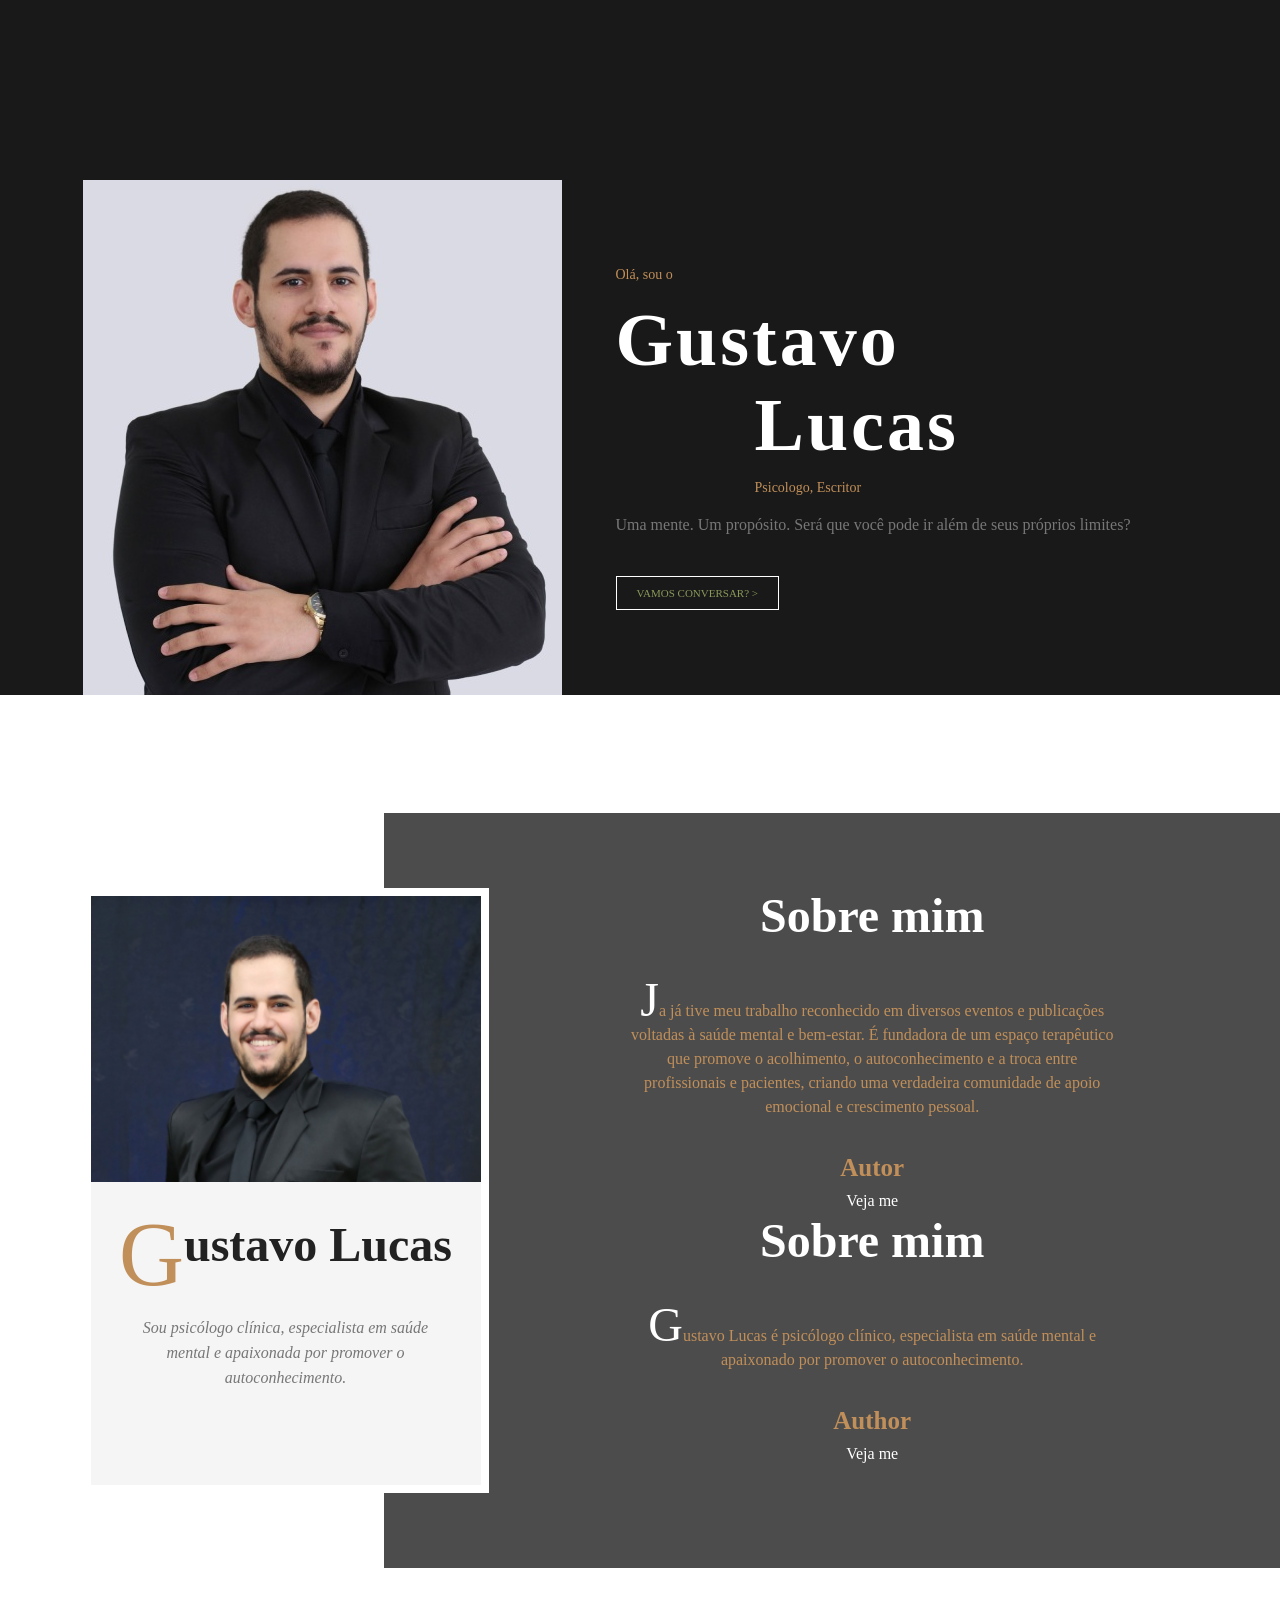
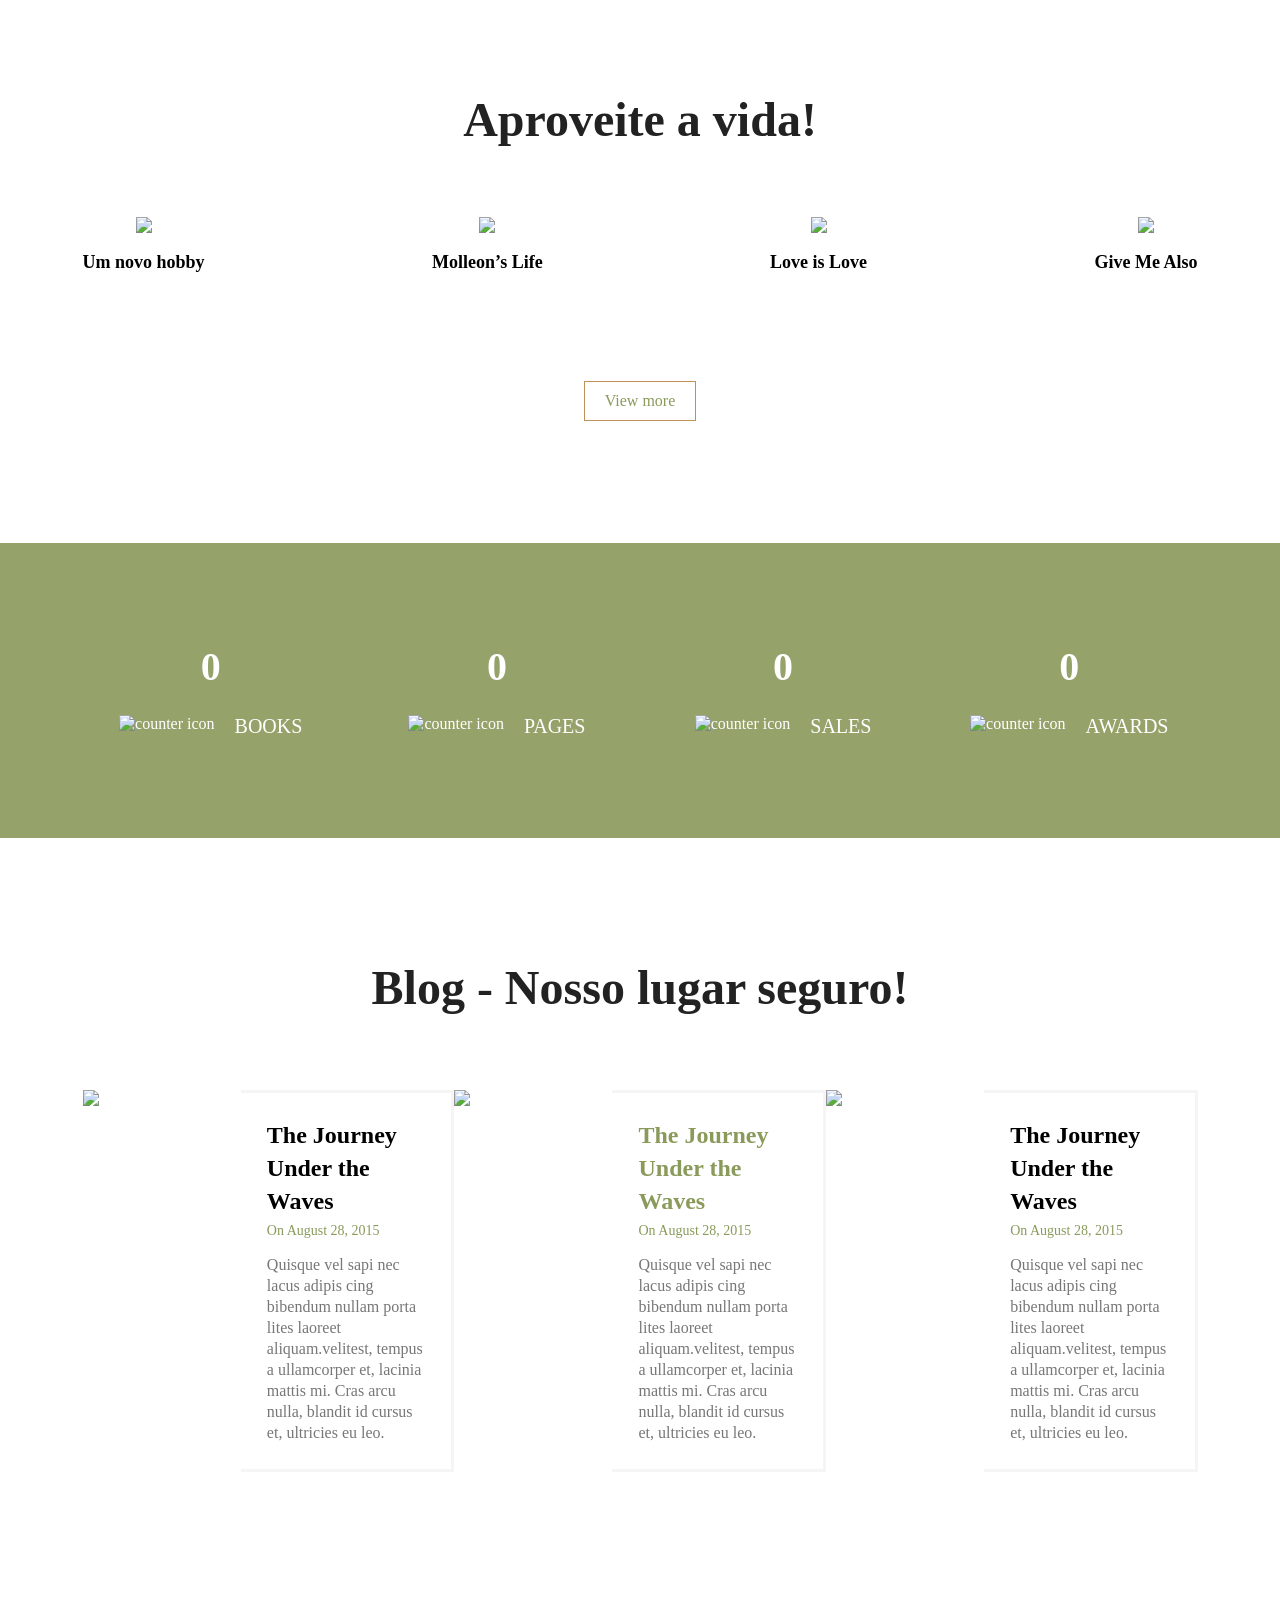
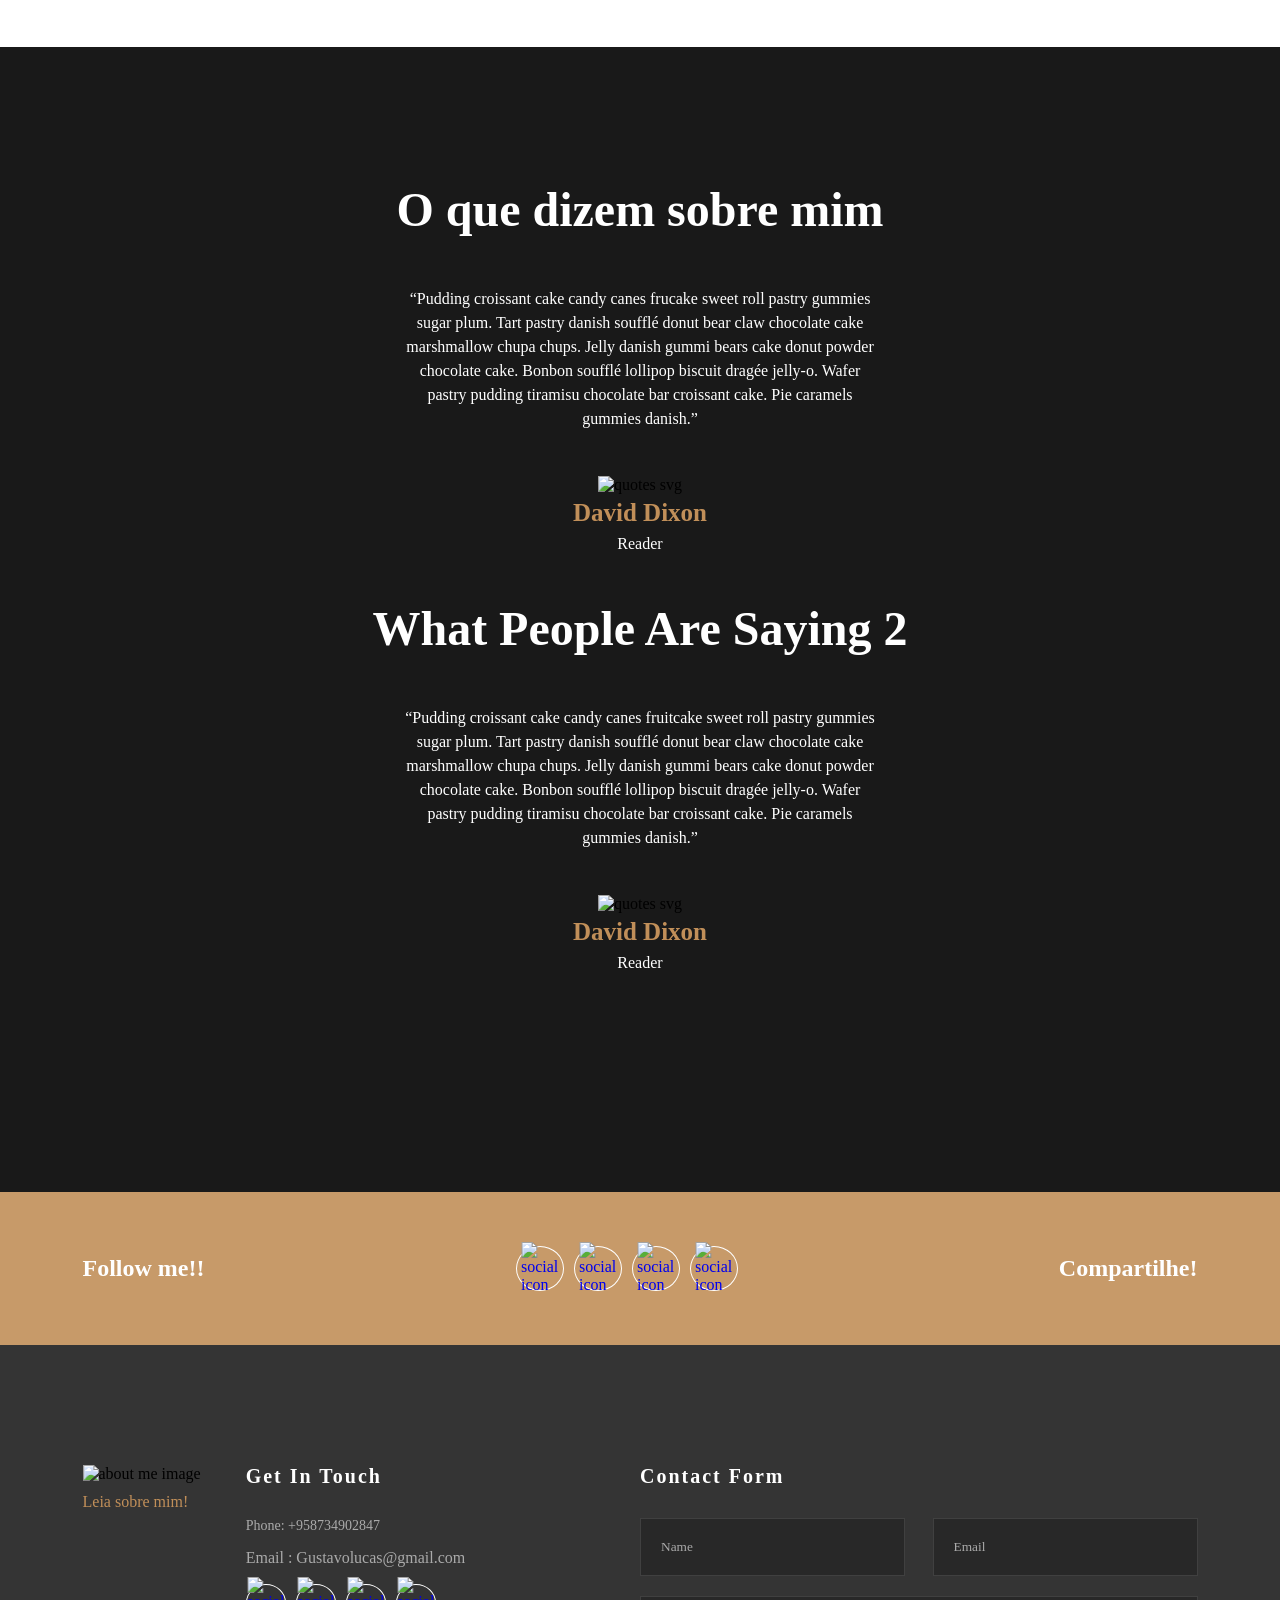
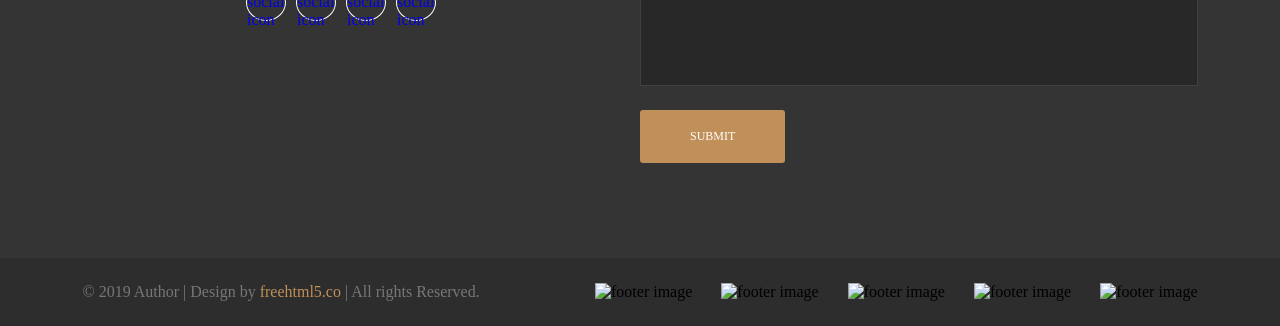
==== author/index.html @ a9b4d355 "Mudanca texto" ====
<!doctype html>
<html lang="pt-br">
<head>
	<meta charset="utf-8">
	<meta name="viewport" content="width=device-width, initial-scale=1, shrink-to-fit=no">
	<link rel="stylesheet" href="css/style.css">
	<link rel="stylesheet" href="css/slick.css">
	<title>Author</title>
</head>
<body>
	<!--<nav class="site-navigation">
		<div class="site-navigation-inner site-container">
			<div class="main-navigation">
				<ul class="main-navigation__ul">
					<li><a href="#">Homepage</a></li>
					<li><a href="#">Page 1</a></li>
					<li><a href="#">Page 2</a></li>
					<li><a href="#">Page 3</a></li>
					<li><a href="#">Page 4</a></li>
				</ul>
			</div>
			<div id="myBtn" class="burger-container" onclick="myFunction(this)">
				<div class="bar1"></div>
				<div class="bar2"></div>
				<div class="bar3"></div>
			</div>
			<script>
				function myFunction(x) {
					x.classList.toggle("change");
				}
			</script>

		</div>
	</nav>-->
	<section class="fh5co-top-banner">
		<div class="top-banner__inner site-container">
			<div class="top-banner__image">
				<img src="./images/top-banner-author.jpg" alt="author image">
			</div>
			<div class="top-banner__text">
				<div class="top-banner__text-up">
					<span class="brand-span">Olá, sou o</span>
					<h2 class="top-banner__h2">Gustavo</h2>
				</div>
				<div class="top-banner__text-down">
					<h2 class="top-banner__h2">Lucas</h2>
					<span class="brand-span">Psicologo, Escritor</span>
				</div>
				<p>Uma mente. Um propósito. Será que você pode ir além de seus próprios limites?</p>
				<a href="#" class="brand-button">Vamos conversar? ></a>
			</div>
		</div>
	</section>
	<!-- Top banner end -->

	<!-- About me -->
	<section class="fh5co-about-me">
		<div class="about-me-inner site-container">
			<article class="portfolio-wrapper">
				<div class="portfolio__img">
					<img src="./images/about-me.jpg" class="about-me__profile" alt="about me profile picture">
				</div>
				<div class="portfolio__bottom">
					<div class="portfolio__name">
						<span>G</span>
						<h2 class="universal-h2">ustavo Lucas</h2>
					</div>
					<p>Sou psicólogo clínica, especialista em saúde mental e apaixonada por promover o autoconhecimento.</p>
				</div>
			</article>
			<div class="about-me__text">
				<div class="about-me-slider">
					<div class="about-me-single-slide">
						<h2 class="universal-h2 universal-h2-bckg">Sobre mim</h2>
						<p><span>J</span>a já tive meu trabalho reconhecido em diversos eventos e publicações voltadas à saúde mental e bem-estar. É fundadora de um espaço terapêutico que promove o acolhimento, o autoconhecimento e a troca entre profissionais e pacientes, criando uma verdadeira comunidade de apoio emocional e crescimento pessoal.</p>
						<h4>Autor</h4>
						<p class="p-white">Veja me</p>
					</div>
					<div class="about-me-single-slide">
						<h2 class="universal-h2 universal-h2-bckg">Sobre mim</h2>
						<p><span>G</span>ustavo Lucas é psicólogo clínico, especialista em saúde mental e apaixonado por promover o autoconhecimento.</p>
						<h4>Author</h4>
						<p class="p-white">Veja me</p>
					</div>
				</div>
			</div>
		</div>
		<div class="about-me-bckg"></div>
	</section>
	<section class="fh5co-books">
		<div class="site-container">
			<h2 class="universal-h2 universal-h2-bckg">Aproveite a vida!</h2>
			<div class="books">
				<div class="single-book">
					<a href="#" class="single-book__img">
						<img src="./images/books-1.jpg" alt="single book and cd">
						<div class="single-book_download">
							<img src="./images/download.svg" alt="book image">
						</div>
					</a>
					<h4 class="single-book__title">Um novo hobby</h4>
					<!--<span class="single-book__price">$15.00</span>
					<div class="rating">
						<span>&#9734;</span>
						<span>&#9734;</span>
						<span>&#9734;</span>
						<span>&#9734;</span>
						<span>&#9734;</span>
					</div>-->
				</div>
				<div class="single-book">
					<a href="#" class="single-book__img">
						<img src="./images/books-2.jpg" alt="single book and cd">
						<div class="single-book_download">
							<img src="./images/download.svg" alt="book image">
						</div>
					</a>
					<h4 class="single-book__title">Molleon’s Life</h4>
					<!--<span class="single-book__price">$22.00</span>
					star rating
					<div class="rating">
						<span>&#9734;</span>
						<span>&#9734;</span>
						<span>&#9734;</span>
						<span>&#9734;</span>
						<span>&#9734;</span>
					</div>-->
				</div> 
				<div class="single-book">
					<a href="#" class="single-book__img">
						<img src="./images/books-3.jpg" alt="single book and cd">
						<div class="single-book_download">
							<img src="./images/download.svg" alt="book image">
						</div>
					</a>
					<h4 class="single-book__title">Love is Love</h4>
					<!-- <span class="single-book__price">$25.00</span> -->
				</div>
				<div class="single-book">
					<a href="#" class="single-book__img">
						<img src="./images/books-4.jpg" alt="single book and cd">
						<div class="single-book_download">
							<img src="./images/download.svg" alt="book image">
						</div>
					</a>
					<h4 class="single-book__title">Give Me Also</h4>
					<!-- <span class="single-book__price">$30.00</span>	-->
				</div>
			</div>
			<div class="books-brand-button">
				<a href="#" class="brand-button">View more</a>
			</div>
		</div>
	</section>
	<!-- Books and CD end -->

	<!-- Counter -->
	<div class="fh5co-counter counters">
		<div class="counter-inner site-container">
			<div class="single-count">
				<span class="count" data-count="50">0</span>
				<div class="single-count__text">
					<img src="./images/counter-1.png" alt="counter icon">
					<p>Books</p>
				</div>
			</div>
			<div class="single-count">
				<span class="count" data-count="600">0</span>
				<div class="single-count__text">
					<img src="./images/counter-2.png" alt="counter icon">
					<p>Pages</p>
				</div>
			</div>
			<div class="single-count">
				<span class="count" data-count="2000">0</span>
				<div class="single-count__text">
					<img src="./images/counter-3.png" alt="counter icon">
					<p>Sales</p>
				</div>
			</div>
			<div class="single-count">
				<span class="count" data-count="125">0</span>
				<div class="single-count__text">
					<img src="./images/counter-4.png" alt="counter icon">
					<p>Awards</p>
				</div>
			</div>
		</div>
	</div>
	<!-- Counter -->

	<!-- Blog -->
	<section class="fh5co-blog">
		<div class="site-container">
			<h2 class="universal-h2 universal-h2-bckg">Blog - Nosso lugar seguro!</h2>
			<div class="blog-slider blog-inner">
				<div class="single-blog">
					<div class="single-blog__img">
						<img src="./images/blog1.jpg" alt="blog image">
					</div>
					<div class="single-blog__text">
						<h4>The Journey Under the Waves</h4>
						<span>On August 28, 2015</span>
						<p>Quisque vel sapi nec lacus adipis cing bibendum nullam porta lites laoreet aliquam.velitest, tempus a ullamcorper et, lacinia mattis mi. Cras arcu nulla, blandit id cursus et, ultricies eu leo.</p>
					</div>
				</div>
				<div class="single-blog">
					<div class="single-blog__img">
						<img src="./images/blog2.jpg" alt="blog image">
					</div>
					<div class="single-blog__text">
						<h4>The Journey Under the Waves</h4>
						<span>On August 28, 2015</span>
						<p>Quisque vel sapi nec lacus adipis cing bibendum nullam porta lites laoreet aliquam.velitest, tempus a ullamcorper et, lacinia mattis mi. Cras arcu nulla, blandit id cursus et, ultricies eu leo.</p>
					</div>
				</div>
				<div class="single-blog">
					<div class="single-blog__img">
						<img src="./images/blog2.jpg" alt="blog image">
					</div>
					<div class="single-blog__text">
						<h4>The Journey Under the Waves</h4>
						<span>On August 28, 2015</span>
						<p>Quisque vel sapi nec lacus adipis cing bibendum nullam porta lites laoreet aliquam.velitest, tempus a ullamcorper et, lacinia mattis mi. Cras arcu nulla, blandit id cursus et, ultricies eu leo.</p>
					</div>
				</div>
			</div>
		</div>
	</section>
	<!-- Blog end -->

	<!-- Quotes -->
	<section class="fh5co-quotes">
		<div class="site-container">
			<div class="about-me-slider">
				<div>
					<h2 class="universal-h2 universal-h2-bckg">O que dizem sobre mim</h2>
					<p>“Pudding croissant cake candy canes frucake sweet roll pastry gummies sugar plum. Tart pastry danish soufflé donut bear claw chocolate cake marshmallow chupa chups. Jelly danish gummi bears cake donut powder chocolate cake. Bonbon soufflé lollipop biscuit dragée jelly-o. Wafer pastry pudding tiramisu chocolate bar croissant cake. Pie caramels gummies danish.”</p>
					<img src="./images/quotes.svg" alt="quotes svg">
					<h4>David Dixon</h4>
					<p>Reader</p>
				</div>
				<div>
					<h2 class="universal-h2 universal-h2-bckg">What People Are Saying 2</h2>
					<p>“Pudding croissant cake candy canes fruitcake sweet roll pastry gummies sugar plum. Tart pastry danish soufflé donut bear claw chocolate cake marshmallow chupa chups. Jelly danish gummi bears cake donut powder chocolate cake. Bonbon soufflé lollipop biscuit dragée jelly-o. Wafer pastry pudding tiramisu chocolate bar croissant cake. Pie caramels gummies danish.”</p>
					<img src="./images/quotes.svg" alt="quotes svg">
					<h4>David Dixon</h4>
					<p>Reader</p>
				</div>
			</div>
		</div>
	</section>
	<!-- Quotes end -->

	<!-- Social -->
	<section class="fh5co-social">
		<div class="site-container">
			<div class="social">
				<h5>Follow me!!</h5>
				<div class="social-icons">
					<a href="#" target="_blank"><img src="./images/social-twitter.png" alt="social icon"></a>
					<a href="#" target="_blank"><img src="./images/social-pinterest.png" alt="social icon"></a>
					<a href="#" target="_blank"><img src="./images/social-youtube.png" alt="social icon"></a>
					<a href="#" target="_blank"><img src="./images/social-twitter.png" alt="social icon"></a>
				</div>
				<h5>Compartilhe!</h5>
			</div>
		</div>
	</section>
	<!-- Social -->

	<!-- Footer -->
	<footer class="site-footer">
		<div class="site-container">
			<div class="footer-inner">
				<div class="footer-info">
					<div class="footer-info__left">
						<img src="./images/footer-img.jpg" alt="about me image">
						<p>Leia sobre mim!</p>
					</div>
					<div class="footer-info__right">
						<h5>Get In Touch</h5>
						<p class="footer-phone">Phone: +958734902847</p>
						<p>Email : Gustavolucas@gmail.com</p>
						<div class="social-icons">
							<a href="#" target="_blank"><img src="./images/social-twitter.png" alt="social icon"></a>
							<a href="#" target="_blank"><img src="./images/social-pinterest.png" alt="social icon"></a>
							<a href="#" target="_blank"><img src="./images/social-youtube.png" alt="social icon"></a>
							<a href="#" target="_blank"><img src="./images/social-twitter.png" alt="social icon"></a>
						</div>
					</div>
				</div>
				<div class="footer-contact-form">
					<h5>Contact Form</h5>
					<form class="contact-form">
						<div class="contact-form__input">
							<input type="text" name="name" placeholder="Name">
							<input type="email" name="email" placeholder="Email">
						</div>
						<textarea></textarea>
						<input type="submit" name="submit" value="Submit" class="submit-button">
					</form>
				</div>
			</div>
		</div>
		<div class="footer-bottom">
			<div class="site-container footer-bottom-inner">
				<p>© 2019 Author | Design by <a href="https://freehtml5.co/" target="_blank">freehtml5.co</a> | All rights Reserved.</p>
				<div class="footer-bottom__img">
					<img src="./images/footer-mastercard.png" alt="footer image">
					<img src="./images/footer-paypal.png" alt="footer image">
					<img src="./images/footer-visa.png" alt="footer image">
					<img src="./images/footer-fedex.png" alt="footer image">
					<img src="./images/footer-dhl.png" alt="footer image">
				</div>
				<link></link>
			</div>
		</div>
	</footer>
	<!-- Footer end -->

	<!-- Scripts -->
	<script src="js/jquery.min.js"></script>
	<script src="js/slick.min.js"></script>
	<script src="js/main.js"></script>

</body>
</html>
---- author/css/style.css ----
@font-face {
  font-family: 'Calisto-MT';
  src: url(../fonts/Calisto-MT.ttf); }

@font-face {
  font-family: 'Calisto-MT-Italic';
  src: url(../fonts/Calisto-MT-Italic.ttf); }

@font-face {
  font-family: 'Calisto-MT-Bold';
  src: url(../fonts/Calisto-MT-Bold.ttf); }

/* Colors */
/* Universal style */
* {
  margin: 0;
  padding: 0;
  font-family: "Calisto-MT"; }

.site-container {
  width: 1115px;
  margin: 0 auto; }
  @media (max-width: 1250px) {
    .site-container {
      width: 90%; } }

.universal-h2 {
  font-size: 48px;
  text-align: center;
  color: #222; }
  @media (max-width: 1250px) {
    .universal-h2 {
      font-size: 38px; } }
  @media (max-width: 668px) {
    .universal-h2 {
      font-size: 30px; } }

.universal-h2-bckg {
  background-image: url("../images/double-line.svg");
  background-repeat: no-repeat;
  background-position: center bottom; }

/* Universal style end */
/* Includes */
.site-navigation {
  position: absolute;
  top: 4.6%;
  width: 100%;
  z-index: 2; }

.site-navigation-inner {
  display: flex;
  align-items: center;
  justify-content: space-between; }

.main-navigation {
  color: #fff;
  display: none;
  position: fixed;
  height: 100%;
  width: 100%;
  top: 0px;
  left: 0px;
  background: #000;
  opacity: 0.9; }
  .main-navigation .main-navigation__ul {
    position: absolute;
    top: 50%;
    left: 50%;
    transform: translate(-50%, -50%);
    padding: 3%;
    border: 2px solid #fff;
    border-radius: 7px;
    background-color: #c18f59; }
    .main-navigation .main-navigation__ul li {
      margin-bottom: 20px;
      list-style: none; }
    .main-navigation .main-navigation__ul a {
      color: #fff;
      font-size: 20px;
      font-weight: 600;
      text-decoration: none;
      text-transform: uppercase;
      transition: 0.3s ease; }
      .main-navigation .main-navigation__ul a:hover {
        color: #777; }
  @media (max-width: 1150px) {
    .main-navigation {
      opacity: 0.94; } }

/* Navigation burger */
.burger-container {
  cursor: pointer;
  z-index: 3; }

.bar1, .bar2, .bar3 {
  width: 30px;
  height: 3px;
  background-color: #c18f59;
  margin: 6px 0;
  transition: 0.4s; }

.change .bar1 {
  transform: rotate(-45deg) translate(-6px, 6px);
  background-color: #c18f59; }

.change .bar2 {
  opacity: 0;
  background-color: #c18f59; }

.change .bar3 {
  transform: rotate(45deg) translate(-6px, -7px);
  background-color: #c18f59; }

.stop-scroll {
  overflow: hidden; }

/* Navigation burger end */
.fh5co-top-banner {
  position: relative;
  display: flex;
  align-items: flex-end;
  background-image: url("../images/top-banner-bckg.jpg");
  background-position: center;
  background-size: cover; }
  .fh5co-top-banner::after {
    content: '';
    position: absolute;
    top: 0;
    left: 0;
    width: 100%;
    height: 100%;
    background-color: #000;
    opacity: 0.9; }
  .fh5co-top-banner .site-container {
    position: relative;
    z-index: 1; }
  @media (max-width: 1600px) {
    .fh5co-top-banner {
      padding-top: 180px; } }
  @media (max-width: 1250px) {
    .fh5co-top-banner {
      padding-top: 130px; } }
  @media (max-width: 520px) {
    .fh5co-top-banner {
      padding-top: 105px; } }
  @media (min-width: 1600px) {
    .fh5co-top-banner {
      min-height: 100vh; } }

.top-banner__inner {
  display: flex;
  align-items: center; }
  .top-banner__inner .top-banner__text {
    margin-left: 54px; }
    @media (max-width: 1250px) {
      .top-banner__inner .top-banner__text {
        width: 35%; } }
    @media (max-width: 768px) {
      .top-banner__inner .top-banner__text {
        width: 50%;
        margin-left: 20px; } }
    @media (max-width: 520px) {
      .top-banner__inner .top-banner__text {
        width: 65%;
        margin-bottom: 20px;
        margin-left: 0; } }
    .top-banner__inner .top-banner__text p {
      margin-bottom: 42px;
      color: #777; }
      @media (max-width: 768px) {
        .top-banner__inner .top-banner__text p {
          margin-bottom: 25px;
          font-size: 14px; } }
  .top-banner__inner .top-banner__h2 {
    font-size: 74px;
    letter-spacing: 3px;
    color: #fff;
    font-family: "Calisto-MT-Bold"; }
    @media (max-width: 1250px) {
      .top-banner__inner .top-banner__h2 {
        font-size: 50px; } }
    @media (max-width: 768px) {
      .top-banner__inner .top-banner__h2 {
        font-size: 35px; } }
  .top-banner__inner .top-banner__text-up .top-banner__h2 {
    margin-top: 15px; }
    @media (max-width: 768px) {
      .top-banner__inner .top-banner__text-up .top-banner__h2 {
        margin-top: 0; } }
  .top-banner__inner .top-banner__text-down {
    margin-bottom: 20px;
    padding-left: 27%; }
    .top-banner__inner .top-banner__text-down .top-banner__h2 {
      margin-bottom: 10px; }
      @media (max-width: 768px) {
        .top-banner__inner .top-banner__text-down .top-banner__h2 {
          margin-bottom: 0; } }
  .top-banner__inner .top-banner__image {
    font-size: 0; }
    @media (max-width: 1250px) {
      .top-banner__inner .top-banner__image {
        width: 50%; }
        .top-banner__inner .top-banner__image img {
          width: 100%; } }
    @media (max-width: 520px) {
      .top-banner__inner .top-banner__image {
        width: 65%;
        margin-bottom: 20px; } }
  @media (max-width: 520px) {
    .top-banner__inner {
      flex-direction: column; } }

.brand-span {
  font-size: 14px;
  color: #c18f59; }

.brand-button {
  display: inline-block;
  padding: 10px 20px;
  font-size: 11px;
  text-transform: uppercase;
  text-decoration: none;
  color: #8A9A5B;
  border: 1px solid #fff;
  transition: 0.3s ease; }
  .brand-button:hover, .brand-button:focus {
    color: #777; }

.fh5co-about-me {
  position: relative;
  margin: 193px 0 199px; }
  @media (max-width: 1250px) {
    .fh5co-about-me {
      margin: 150px 0; } }
  @media (max-width: 992px) {
    .fh5co-about-me {
      margin: 125px 0; } }

.about-me-bckg {
  position: absolute;
  background-image: url("../images/about-me-bckg.jpg");
  background-position: center;
  background-size: cover;
  height: 500px;
  top: -75px;
  right: 0;
  height: calc(100% + 150px);
  width: 70%;
  z-index: -1; }
  .about-me-bckg:after {
    content: '';
    position: absolute;
    top: 0;
    left: 0;
    width: 100%;
    height: 100%;
    background-color: #000;
    opacity: 0.7; }
  @media (max-width: 992px) {
    .about-me-bckg {
      width: 100%;
      padding-bottom: 15px; } }

.about-me-inner {
  display: flex;
  justify-content: space-between; }
  @media (max-width: 992px) {
    .about-me-inner {
      flex-direction: column;
      align-items: center; } }

.about-me-slider {
  position: relative; }
  .about-me-slider .slick-arrow {
    position: absolute;
    bottom: -18%; }
  .about-me-slider .slick-prev {
    left: 40%; }
    @media (max-width: 520px) {
      .about-me-slider .slick-prev {
        left: 34%; } }
  .about-me-slider .slick-next {
    right: 40%; }
    @media (max-width: 520px) {
      .about-me-slider .slick-next {
        right: 34%; } }

.span-arrow {
  padding: 10px 15px;
  cursor: pointer;
  color: #8A9A5B;
  border: 1px solid #c18f59;
  border-radius: 50%;
  transition: 0.3s ease; }
  .span-arrow:hover {
    color: #fff;
    border-color: #fff; }

.portfolio-wrapper {
  width: 390px;
  padding: 8px;
  text-align: center;
  background-color: #fff; }
  .portfolio-wrapper .portfolio__img {
    font-size: 0; }
    .portfolio-wrapper .portfolio__img img {
      width: 100%; }
  .portfolio-wrapper .portfolio__bottom {
    padding: 35px 0 95px;
    background-color: #f5f5f5; }
    @media (max-width: 992px) {
      .portfolio-wrapper .portfolio__bottom {
        padding: 25px 0; } }
  .portfolio-wrapper .portfolio__name {
    display: flex;
    justify-content: center;
    align-items: flex-start;
    margin-bottom: 23px; }
    @media (max-width: 992px) {
      .portfolio-wrapper .portfolio__name {
        margin-bottom: 10px; } }
    .portfolio-wrapper .portfolio__name span {
      font-size: 90px;
      line-height: 75px;
      color: #c18f59;
      font-family: "Calisto-MT-Bold"; }
      @media (max-width: 992px) {
        .portfolio-wrapper .portfolio__name span {
          font-size: 65px;
          line-height: 62px; } }
  .portfolio-wrapper p {
    padding: 0 10%;
    line-height: 25px;
    font-style: italic;
    color: #777; }
    @media (max-width: 620px) {
      .portfolio-wrapper p {
        font-size: 15px;
        line-height: 20px; } }
  @media (max-width: 992px) {
    .portfolio-wrapper {
      margin-bottom: 20px; } }
  @media (max-width: 620px) {
    .portfolio-wrapper {
      width: 250px; } }

.about-me__text {
  width: 44%;
  margin-right: 80px;
  text-align: center; }
  .about-me__text .universal-h2 {
    color: #fff;
    padding-bottom: 20px;
    margin-bottom: 25px; }
  .about-me__text p {
    margin-bottom: 35px;
    line-height: 24px;
    color: #c18f59; }
    .about-me__text p span {
      font-size: 48px;
      color: #fff; }
    @media (max-width: 620px) {
      .about-me__text p {
        margin-bottom: 20px;
        font-size: 14px;
        line-height: 19px; } }
  .about-me__text h4 {
    margin-bottom: 7px;
    font-size: 25px;
    color: #c18f59; }
  .about-me__text .p-white {
    margin-bottom: 0;
    color: #fff; }
  @media (max-width: 1250px) {
    .about-me__text {
      width: 48%;
      margin-right: 40px; } }
  @media (max-width: 992px) {
    .about-me__text {
      width: 100%;
      margin-right: 0; } }

.slick-slide:focus {
  outline: none; }

.fh5co-books {
  margin-bottom: 122px; }
  .fh5co-books .universal-h2 {
    margin-bottom: 50px;
    padding-bottom: 20px; }
  .fh5co-books .books-brand-button {
    text-align: center; }
    .fh5co-books .books-brand-button .brand-button {
      font-size: 16px;
      text-transform: none;
      border-color: #c18f59; }
      .fh5co-books .books-brand-button .brand-button:hover {
        border-color: #777; }
  @media (max-width: 1250px) {
    .fh5co-books {
      margin-bottom: 60px; } }

.books {
  display: flex;
  justify-content: space-between;
  flex-wrap: wrap;
  margin-bottom: 70px; }
  @media (max-width: 559px) {
    .books {
      justify-content: space-around; } }

.single-book {
  margin-bottom: 20px;
  text-align: center; }
  .single-book .single-book__img {
    position: relative;
    display: block;
    font-size: 0; }
    .single-book .single-book__img .single-book_download {
      opacity: 0;
      visibility: hidden;
      position: absolute;
      top: 0;
      left: 0;
      width: 100%;
      height: 100%;
      background-color: #000;
      transition: 0.3s ease; }
      .single-book .single-book__img .single-book_download img {
        position: absolute;
        left: 50%;
        top: 50%;
        transform: translate(-50%, -50%);
        z-index: 1; }
    .single-book .single-book__img:hover .single-book_download {
      visibility: visible;
      opacity: 0.7; }
  .single-book .single-book__title {
    margin: 19px 0 18px;
    font-size: 18px; }
  .single-book .single-book__price {
    font-size: 18px;
    font-weight: 600;
    font-style: italic;
    color: #c18f59; }
  @media (max-width: 1250px) {
    .single-book {
      margin-right: 10px; }
      .single-book:last-child {
        margin-right: 0; } }

.rating {
  margin-top: 8px;
  unicode-bidi: bidi-override;
  direction: rtl; }
  .rating span {
    font-size: 23px;
    color: #8A9A5B;
    cursor: pointer; }
  .rating > span:hover:before, .rating > span:hover ~ span:before {
    content: "\2605";
    position: absolute; }

.fh5co-counter {
  position: relative;
  margin-bottom: 122px;
  padding: 100px 0;
  background-image: url("../images/book-bckg.jpg");
  background-size: cover;
  background-position: center; }
  .fh5co-counter::after {
    content: '';
    position: absolute;
    top: 0;
    left: 0;
    width: 100%;
    height: 100%;
    background-color: #8A9A5B;
    opacity: 0.9; }
  .fh5co-counter .site-container {
    position: relative;
    z-index: 1; }
  @media (max-width: 850px) {
    .fh5co-counter {
      padding: 50px 0 20px;
      margin-bottom: 50px; } }

.counter-inner {
  display: flex;
  justify-content: space-between;
  flex-wrap: wrap; }

.single-count {
  width: 23%;
  text-align: center;
  color: #fff; }
  .single-count span {
    display: block;
    margin-bottom: 25px;
    font-size: 40px;
    font-weight: 900; }
  .single-count p {
    font-size: 20px;
    text-transform: uppercase; }
  @media (max-width: 850px) {
    .single-count {
      width: 48%;
      margin-bottom: 30px; }
      .single-count .count {
        font-size: 35px;
        margin-bottom: 15px; } }
  @media (max-width: 500px) {
    .single-count {
      width: 100%;
      padding-bottom: 10px;
      border-bottom: 1px solid #fff; } }

.single-count__text {
  display: flex;
  justify-content: center; }
  .single-count__text img {
    margin-right: 20px; }

.fh5co-blog {
  margin-bottom: 175px; }
  .fh5co-blog .universal-h2 {
    margin-bottom: 55px;
    padding-bottom: 20px; }
  @media (max-width: 620px) {
    .fh5co-blog {
      margin-bottom: 105px; } }

.blog-inner {
  display: flex;
  justify-content: space-between; }

.blog-slider .slick-slide {
  margin: 0 15px; }

.blog-slider .slick-list {
  margin: 0 -15px; }

.single-blog {
  display: flex !important; }
  .single-blog .single-blog__img {
    width: 50%;
    font-size: 0; }
  .single-blog .single-blog__text {
    width: 50%;
    padding: 7%;
    border: 3px solid #f5f5f5;
    border-left: 0; }
    .single-blog .single-blog__text h4 {
      margin-bottom: 5px;
      font-size: 24px;
      line-height: 33px; }
    .single-blog .single-blog__text span {
      display: block;
      margin-bottom: 15px;
      font-size: 14px;
      color:#8A9A5B;
      font-family: "Calisto-MT-Bold"; }
    .single-blog .single-blog__text p {
      color: #777;
      line-height: 21px; }
    @media (max-width: 992px) {
      .single-blog .single-blog__text {
        padding: 5%; }
        .single-blog .single-blog__text h4 {
          margin-bottom: 3px;
          font-size: 20px;
          line-height: 24px; }
        .single-blog .single-blog__text p {
          font-size: 14px;
          line-height: 19px; } }
    @media (max-width: 420px) {
      .single-blog .single-blog__text {
        padding: 3%; }
        .single-blog .single-blog__text h4 {
          font-size: 16px; }
        .single-blog .single-blog__text span {
          margin-bottom: 7px;
          font-size: 12px; }
        .single-blog .single-blog__text p {
          font-size: 13px;
          line-height: 16px; } }
  .single-blog:nth-child(even) h4 {
    color: #8A9A5B; }
  @media (max-width: 1250px) {
    .single-blog .single-blog__img img {
      width: 100%;
      height: 100%; } }

.blog-slider {
  position: relative; }
  .blog-slider .slick-arrow {
    position: absolute;
    bottom: -22%; }
  .blog-slider .slick-prev {
    left: 45.5%; }
    @media (max-width: 1250px) {
      .blog-slider .slick-prev {
        left: 40%; } }
    @media (max-width: 520px) {
      .blog-slider .slick-prev {
        left: 35%; } }
  .blog-slider .slick-next {
    right: 45.5%; }
    @media (max-width: 1250px) {
      .blog-slider .slick-next {
        right: 40%; } }
    @media (max-width: 520px) {
      .blog-slider .slick-next {
        right: 35%; } }
  .blog-slider .span-arrow:hover {
    color: #8A9A5B;
    border-color: #8A9A5B; }

.fh5co-quotes {
  position: relative;
  padding: 135px 0 172px;
  text-align: center;
  background-image: url("../images/quotes-bckg.jpg");
  background-position: center;
  background-size: cover; }
  .fh5co-quotes::after {
    content: '';
    position: absolute;
    top: 0;
    left: 0;
    width: 100%;
    height: 100%;
    background-color: #000;
    opacity: 0.9; }
  .fh5co-quotes .site-container {
    position: relative;
    z-index: 1; }
  .fh5co-quotes .universal-h2 {
    padding-bottom: 20px;
    margin-bottom: 30px;
    color: #fff !important; }
  .fh5co-quotes p {
    width: 43%;
    margin: 0 auto 45px;
    color: #fff;
    line-height: 24px; }
    @media (max-width: 620px) {
      .fh5co-quotes p {
        font-size: 14px;
        line-height: 19px; } }
  .fh5co-quotes img {
    margin: 0 auto 5px; }
  .fh5co-quotes h4 {
    margin-bottom: 5px;
    font-size: 25px;
    color: #c18f59; }
  .fh5co-quotes .slick-arrow {
    bottom: -8%; }
  .fh5co-quotes .slick-prev {
    left: 45.5%; }
    @media (max-width: 1150px) {
      .fh5co-quotes .slick-prev {
        left: 34%; } }
  .fh5co-quotes .slick-next {
    right: 45.5%; }
    @media (max-width: 1150px) {
      .fh5co-quotes .slick-next {
        right: 34%; } }
  @media (max-width: 1150px) {
    .fh5co-quotes {
      padding: 75px 0 95px; }
      .fh5co-quotes p {
        width: 90%; } }

.fh5co-social {
  position: relative;
  padding: 63px 0;
  background-image: url("../images/social-bckg.jpg");
  background-size: cover;
  background-position: center; }
  .fh5co-social::after {
    content: '';
    position: absolute;
    top: 0;
    left: 0;
    width: 100%;
    height: 100%;
    background-color: #c18f59;
    opacity: 0.9; }
  .fh5co-social .site-container {
    position: relative;
    z-index: 1; }
  @media (max-width: 620px) {
    .fh5co-social {
      padding: 40px 0; } }

.social {
  display: flex;
  justify-content: space-between;
  align-items: center; }
  .social h5 {
    font-size: 24px;
    color: #fff; }
  @media (max-width: 620px) {
    .social {
      flex-direction: column; } }

.social-icons a {
  position: relative;
  border: 1px solid white;
  border-radius: 50%;
  padding: 13px 23px;
  margin-right: 10px;
  transition: 0.3s ease; }
  .social-icons a:hover {
    background-color: #777;
    border-color: transparent; }

.social-icons img {
  position: absolute;
  left: 50%;
  top: 50%;
  transform: translate(-50%, -50%); }

@media (max-width: 620px) {
  .social-icons {
    margin: 35px 0; } }

.site-footer {
  padding-top: 120px;
  background-color: #343434; }
  @media (max-width: 1250px) {
    .site-footer {
      padding-top: 60px; } }

.footer-inner {
  display: flex;
  justify-content: space-between;
  padding-bottom: 95px; }
  .footer-inner h5 {
    margin-bottom: 30px;
    font-size: 20px;
    letter-spacing: 2px;
    color: #fff; }
  @media (max-width: 1250px) {
    .footer-inner {
      padding-bottom: 50px;
      flex-direction: column;
      align-items: center; } }

.footer-info {
  width: 50%;
  display: flex; }
  .footer-info .footer-info__left {
    margin-right: 45px; }
    .footer-info .footer-info__left img {
      margin-bottom: 10px; }
    .footer-info .footer-info__left p {
      color: #c18f59; }
    @media (max-width: 620px) {
      .footer-info .footer-info__left {
        margin-right: 0;
        margin-bottom: 20px; } }
  .footer-info .footer-info__right p {
    margin-bottom: 15px;
    color: #aaa; }
  .footer-info .footer-info__right .footer-phone {
    font-size: 14px; }
  .footer-info .footer-info__right .social-icons {
    margin-top: 27px; }
    .footer-info .footer-info__right .social-icons a {
      padding: 9px 19px; }
  @media (max-width: 1250px) {
    .footer-info {
      width: 100%;
      margin-bottom: 20px; } }
  @media (max-width: 620px) {
    .footer-info {
      flex-direction: column;
      align-items: center; } }

.footer-contact-form {
  width: 50%; }
  .footer-contact-form .contact-form__input {
    display: flex;
    justify-content: space-between;
    margin-bottom: 20px; }
    .footer-contact-form .contact-form__input input {
      width: 40%;
      padding: 20px;
      border: 1px solid #404040;
      background-color: #282828;
      color: #c18f59; }
      .footer-contact-form .contact-form__input input::placeholder {
        color: #aaa; }
      @media (max-width: 1250px) {
        .footer-contact-form .contact-form__input input {
          width: 45%; } }
      @media (max-width: 520px) {
        .footer-contact-form .contact-form__input input {
          width: 100%; } }
  .footer-contact-form textarea {
    box-sizing: border-box;
    height: 90px;
    width: 100%;
    margin-bottom: 20px;
    padding: 20px;
    border: 1px solid #404040;
    background-color: #282828;
    resize: none;
    color: #c18f59; }
  .footer-contact-form .submit-button {
    padding: 19px 50px;
    text-transform: uppercase;
    font-size: 12px;
    color: #fff;
    background-color: #c18f59;
    border: none;
    border-radius: 3px;
    cursor: pointer;
    transition: 0.3s ease; }
    .footer-contact-form .submit-button:hover {
      background-color: #777; }
  @media (max-width: 1250px) {
    .footer-contact-form {
      width: 100%; } }

.footer-bottom {
  padding: 25px 0;
  background-color: #2d2d2d; }

.footer-bottom-inner {
  display: flex;
  justify-content: space-between; }
  .footer-bottom-inner p {
    color: #777; }
  .footer-bottom-inner a {
    color: #c18f59;
    text-decoration: none;
    transition: 0.3s ease; }
    .footer-bottom-inner a:hover {
      color: #777; }
  .footer-bottom-inner .footer-bottom__img img {
    margin-right: 25px; }
    .footer-bottom-inner .footer-bottom__img img:last-child {
      margin-right: 0; }
  @media (max-width: 992px) {
    .footer-bottom-inner {
      flex-direction: column;
      align-items: center; }
      .footer-bottom-inner p {
        font-size: 14px;
        margin-bottom: 20px; } }
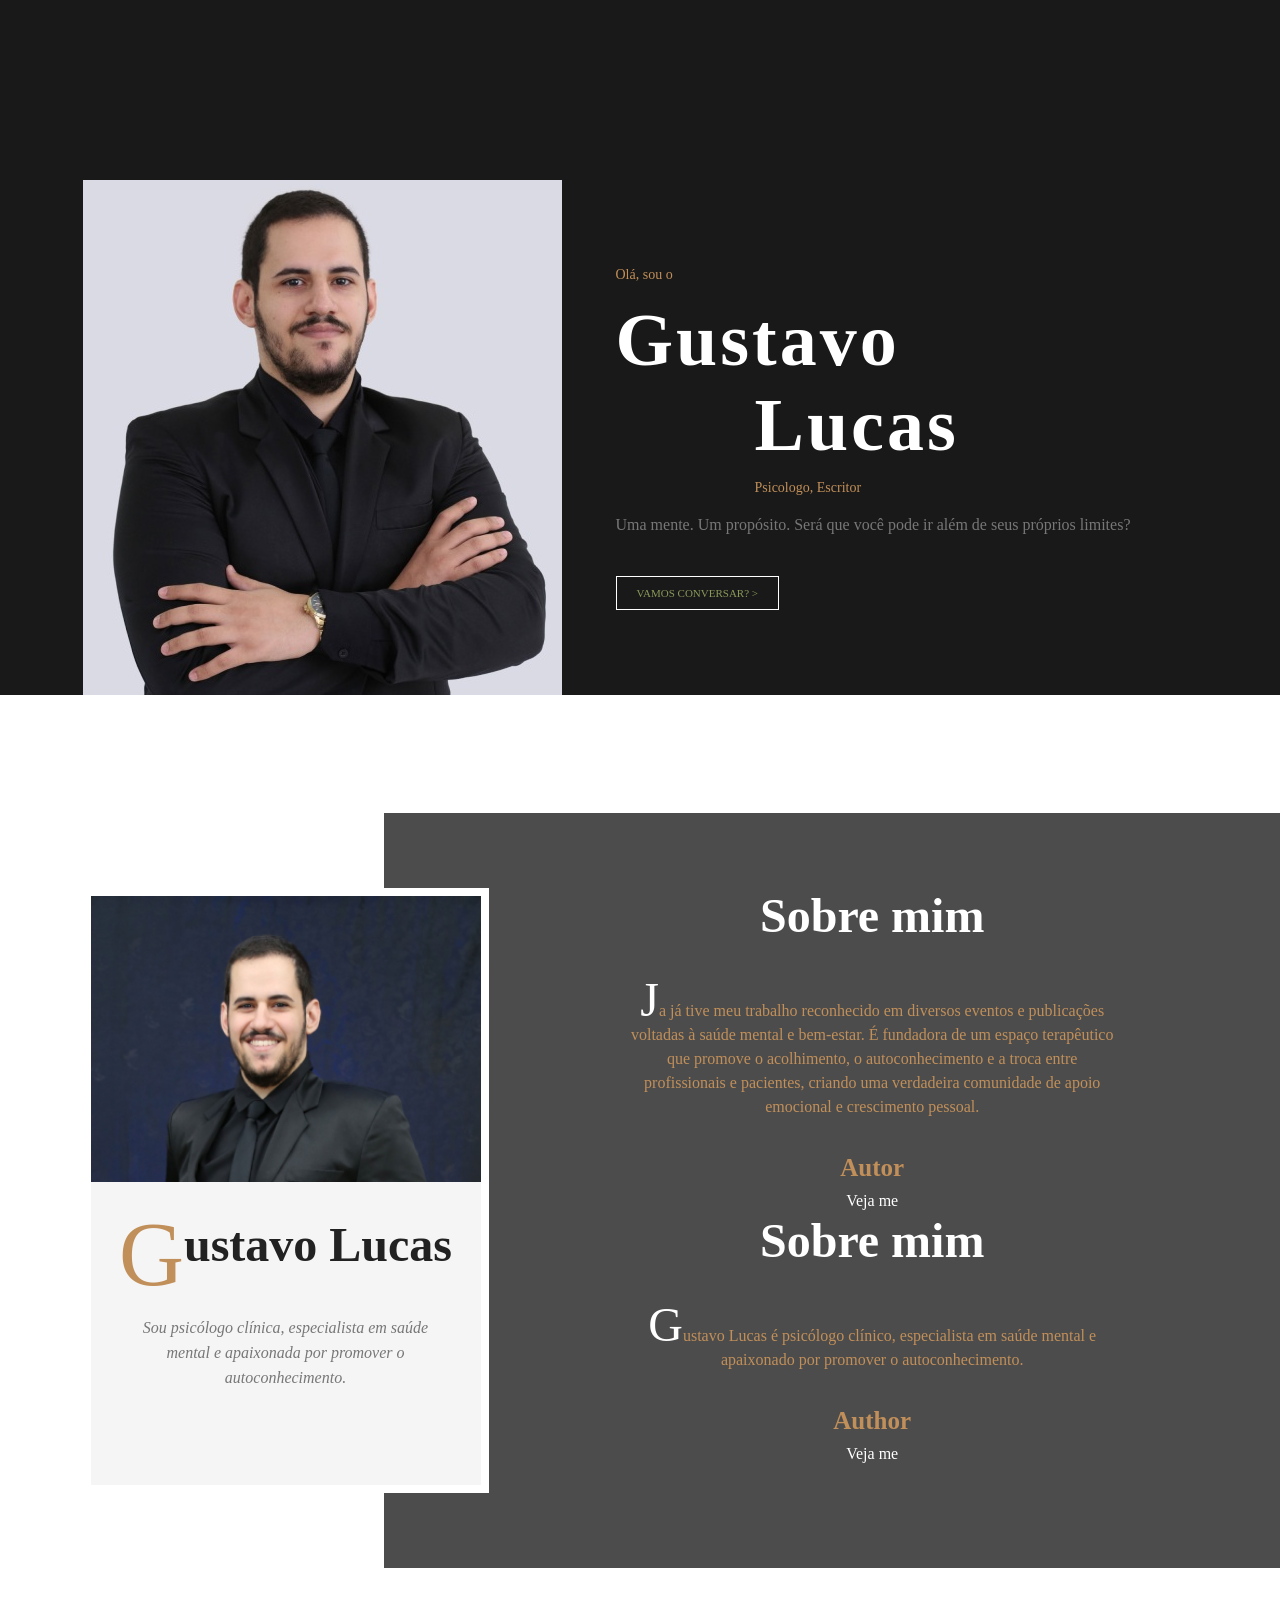
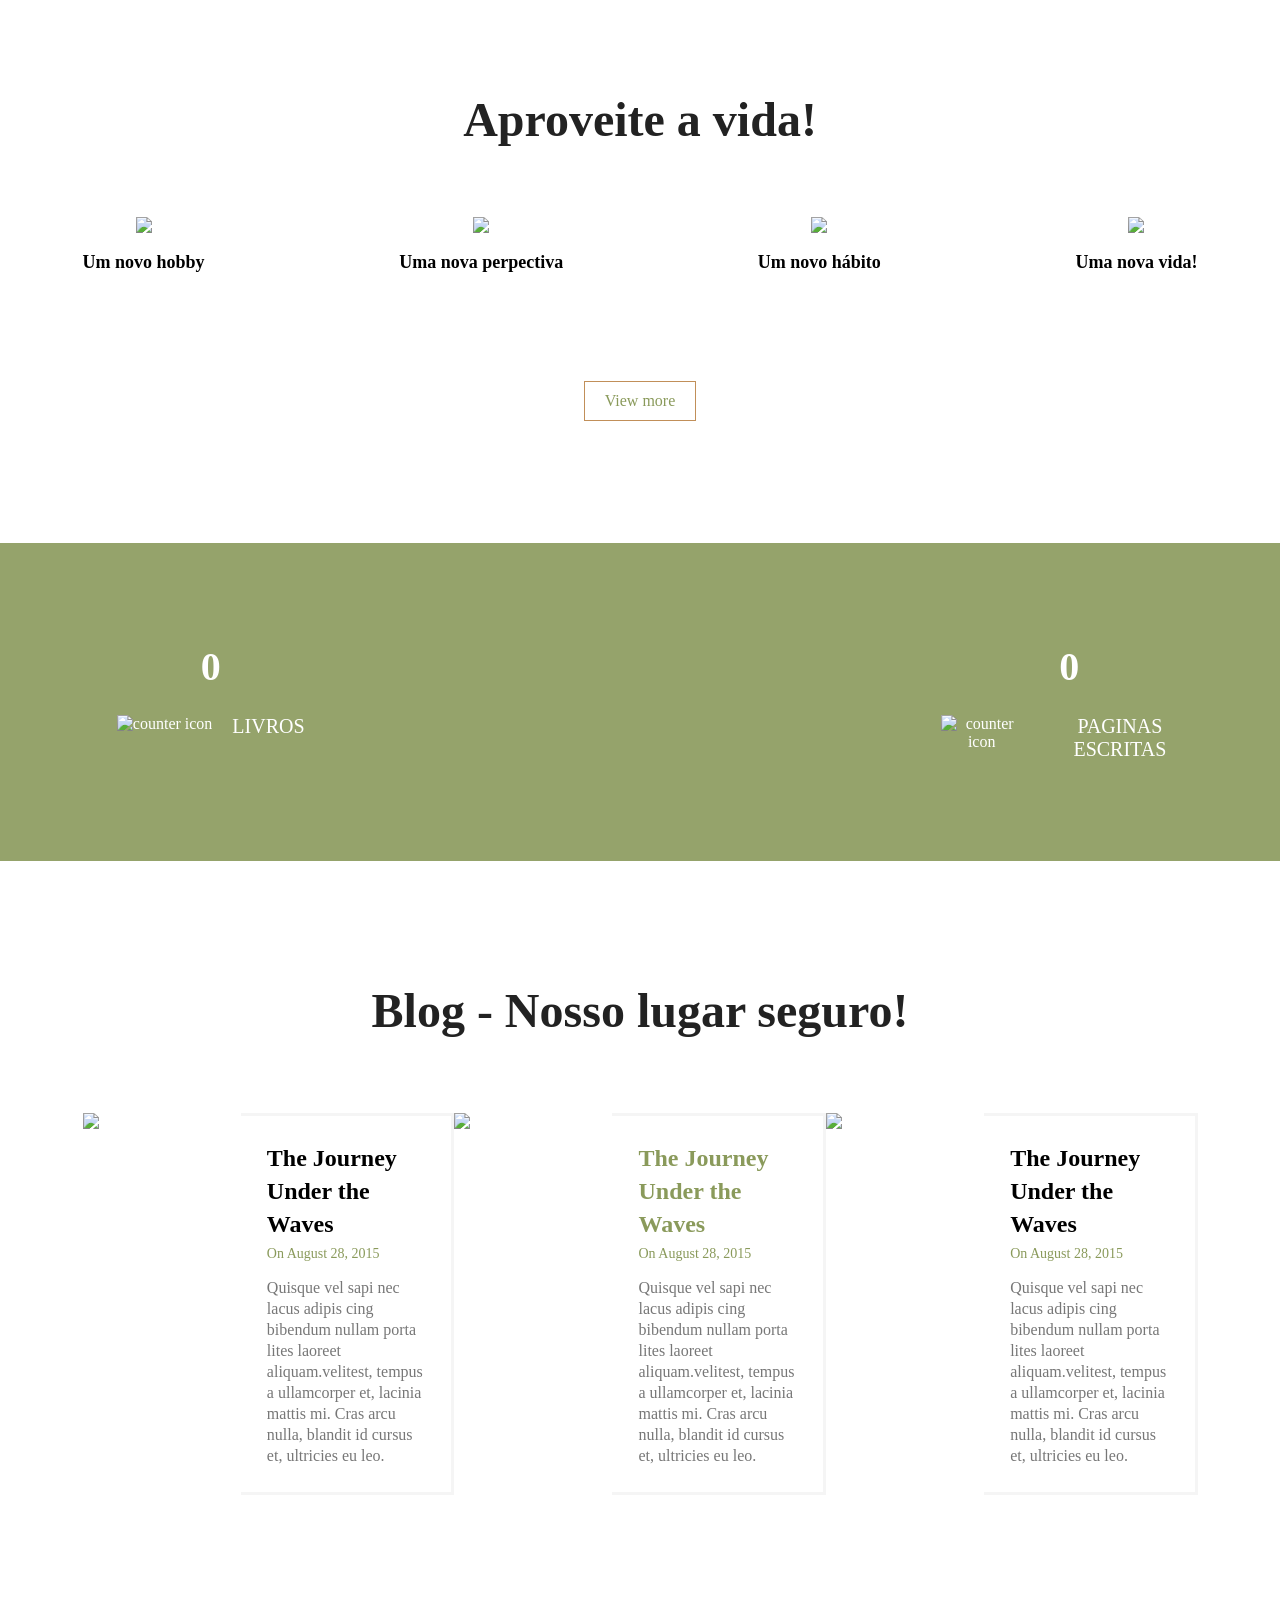
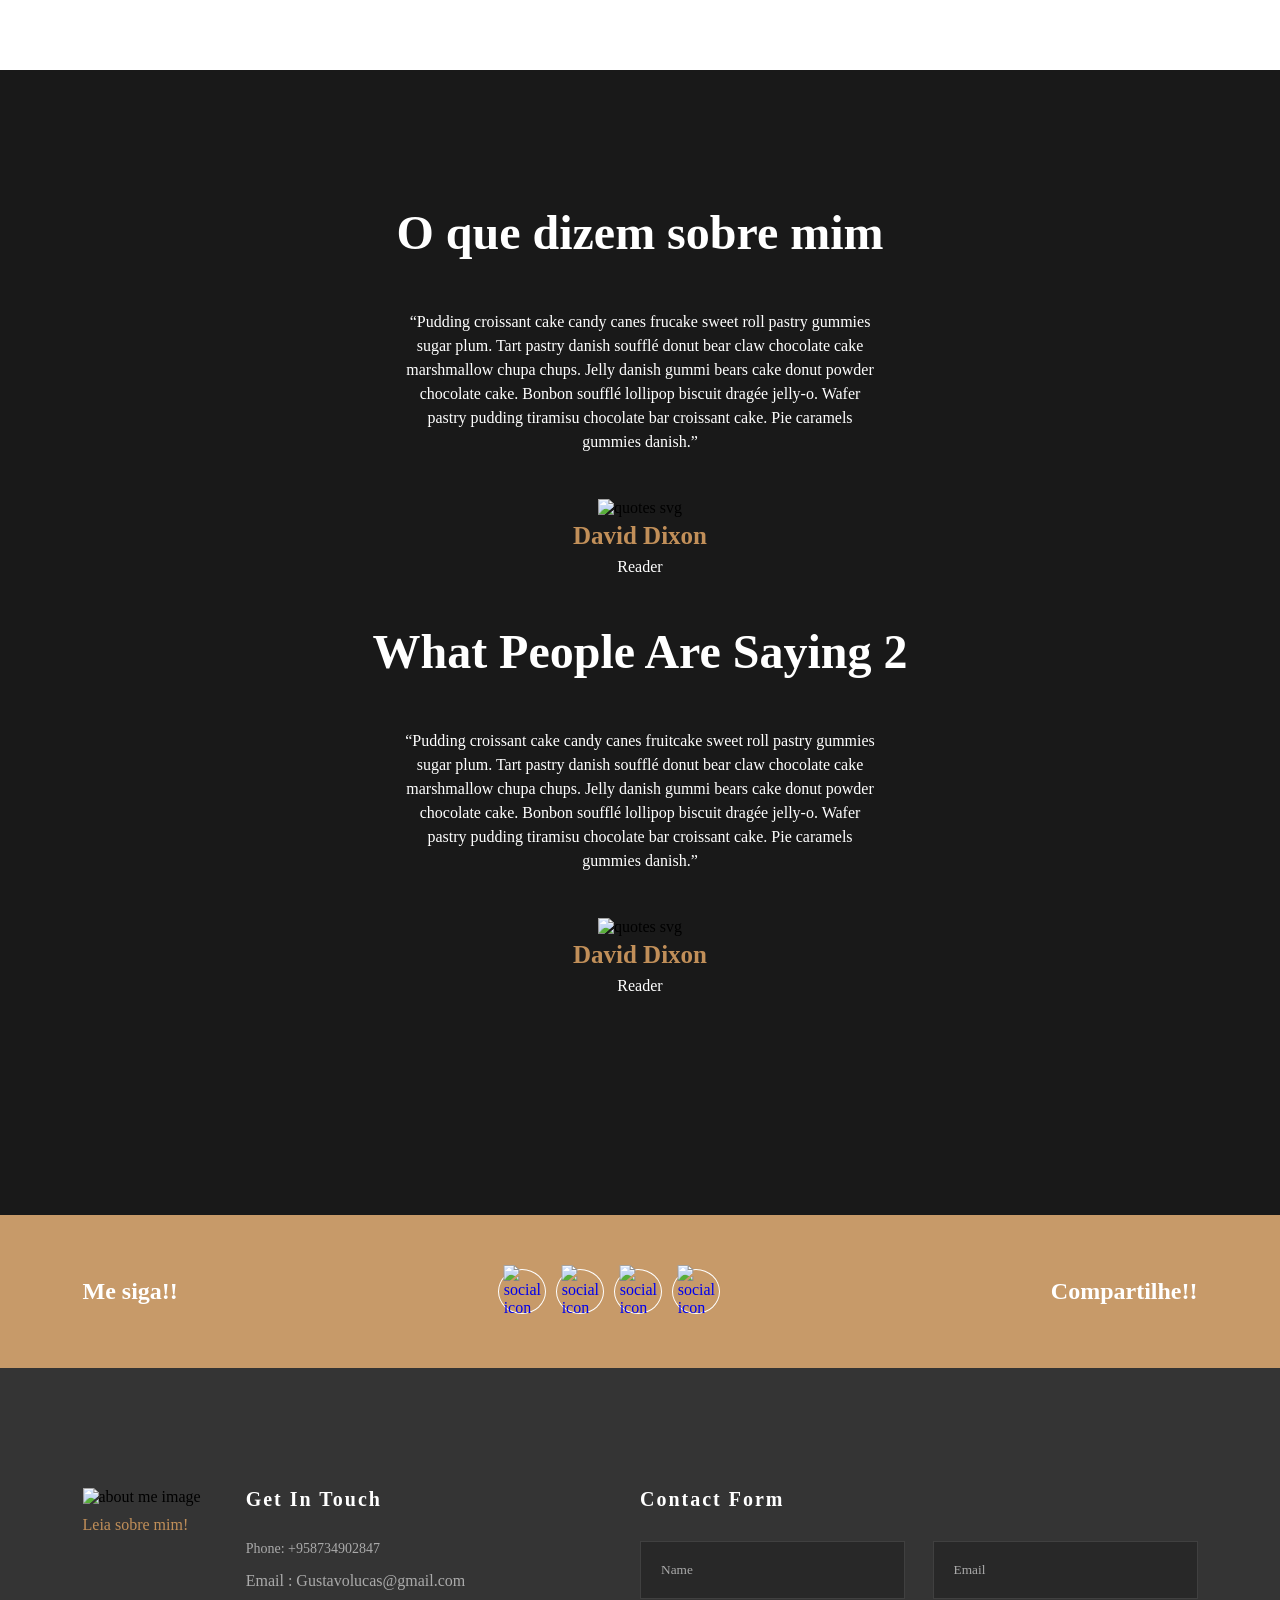
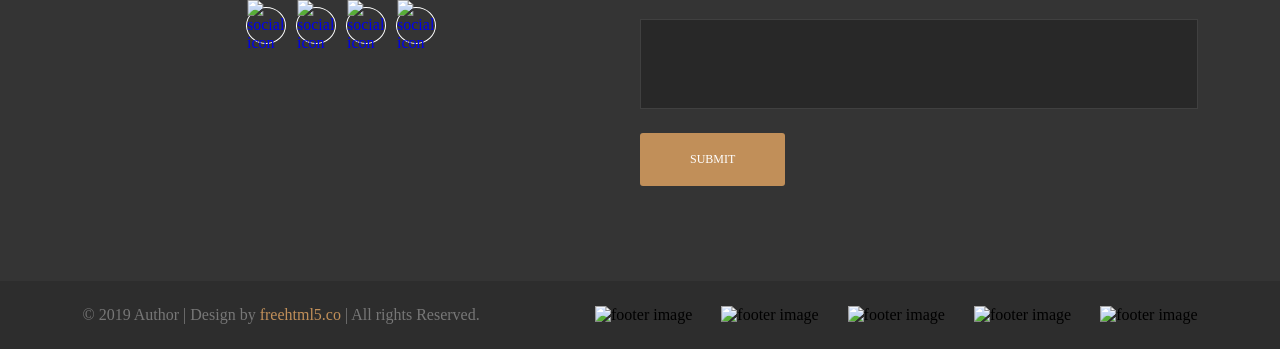
==== commit da67d9c2: "Novas alteracoes" ====
--- a/author/index.html
+++ b/author/index.html
@@ -115,7 +115,7 @@
 							<img src="./images/download.svg" alt="book image">
 						</div>
 					</a>
-					<h4 class="single-book__title">Molleon’s Life</h4>
+					<h4 class="single-book__title">Uma nova perpectiva</h4>
 					<!--<span class="single-book__price">$22.00</span>
 					star rating
 					<div class="rating">
@@ -133,7 +133,7 @@
 							<img src="./images/download.svg" alt="book image">
 						</div>
 					</a>
-					<h4 class="single-book__title">Love is Love</h4>
+					<h4 class="single-book__title">Um novo hábito</h4>
 					<!-- <span class="single-book__price">$25.00</span> -->
 				</div>
 				<div class="single-book">
@@ -143,7 +143,7 @@
 							<img src="./images/download.svg" alt="book image">
 						</div>
 					</a>
-					<h4 class="single-book__title">Give Me Also</h4>
+					<h4 class="single-book__title">Uma nova vida!</h4>
 					<!-- <span class="single-book__price">$30.00</span>	-->
 				</div>
 			</div>
@@ -161,17 +161,17 @@
 				<span class="count" data-count="50">0</span>
 				<div class="single-count__text">
 					<img src="./images/counter-1.png" alt="counter icon">
-					<p>Books</p>
+					<p>Livros</p>
 				</div>
 			</div>
 			<div class="single-count">
 				<span class="count" data-count="600">0</span>
 				<div class="single-count__text">
 					<img src="./images/counter-2.png" alt="counter icon">
-					<p>Pages</p>
-				</div>
-			</div>
-			<div class="single-count">
+					<p>Paginas escritas</p>
+				</div>
+			</div>
+		<!---	<div class="single-count">
 				<span class="count" data-count="2000">0</span>
 				<div class="single-count__text">
 					<img src="./images/counter-3.png" alt="counter icon">
@@ -184,7 +184,7 @@
 					<img src="./images/counter-4.png" alt="counter icon">
 					<p>Awards</p>
 				</div>
-			</div>
+			</div> -->
 		</div>
 	</div>
 	<!-- Counter -->
@@ -256,14 +256,14 @@
 	<section class="fh5co-social">
 		<div class="site-container">
 			<div class="social">
-				<h5>Follow me!!</h5>
+				<h5>Me siga!!</h5>
 				<div class="social-icons">
 					<a href="#" target="_blank"><img src="./images/social-twitter.png" alt="social icon"></a>
 					<a href="#" target="_blank"><img src="./images/social-pinterest.png" alt="social icon"></a>
 					<a href="#" target="_blank"><img src="./images/social-youtube.png" alt="social icon"></a>
 					<a href="#" target="_blank"><img src="./images/social-twitter.png" alt="social icon"></a>
 				</div>
-				<h5>Compartilhe!</h5>
+				<h5>Compartilhe!!</h5>
 			</div>
 		</div>
 	</section>
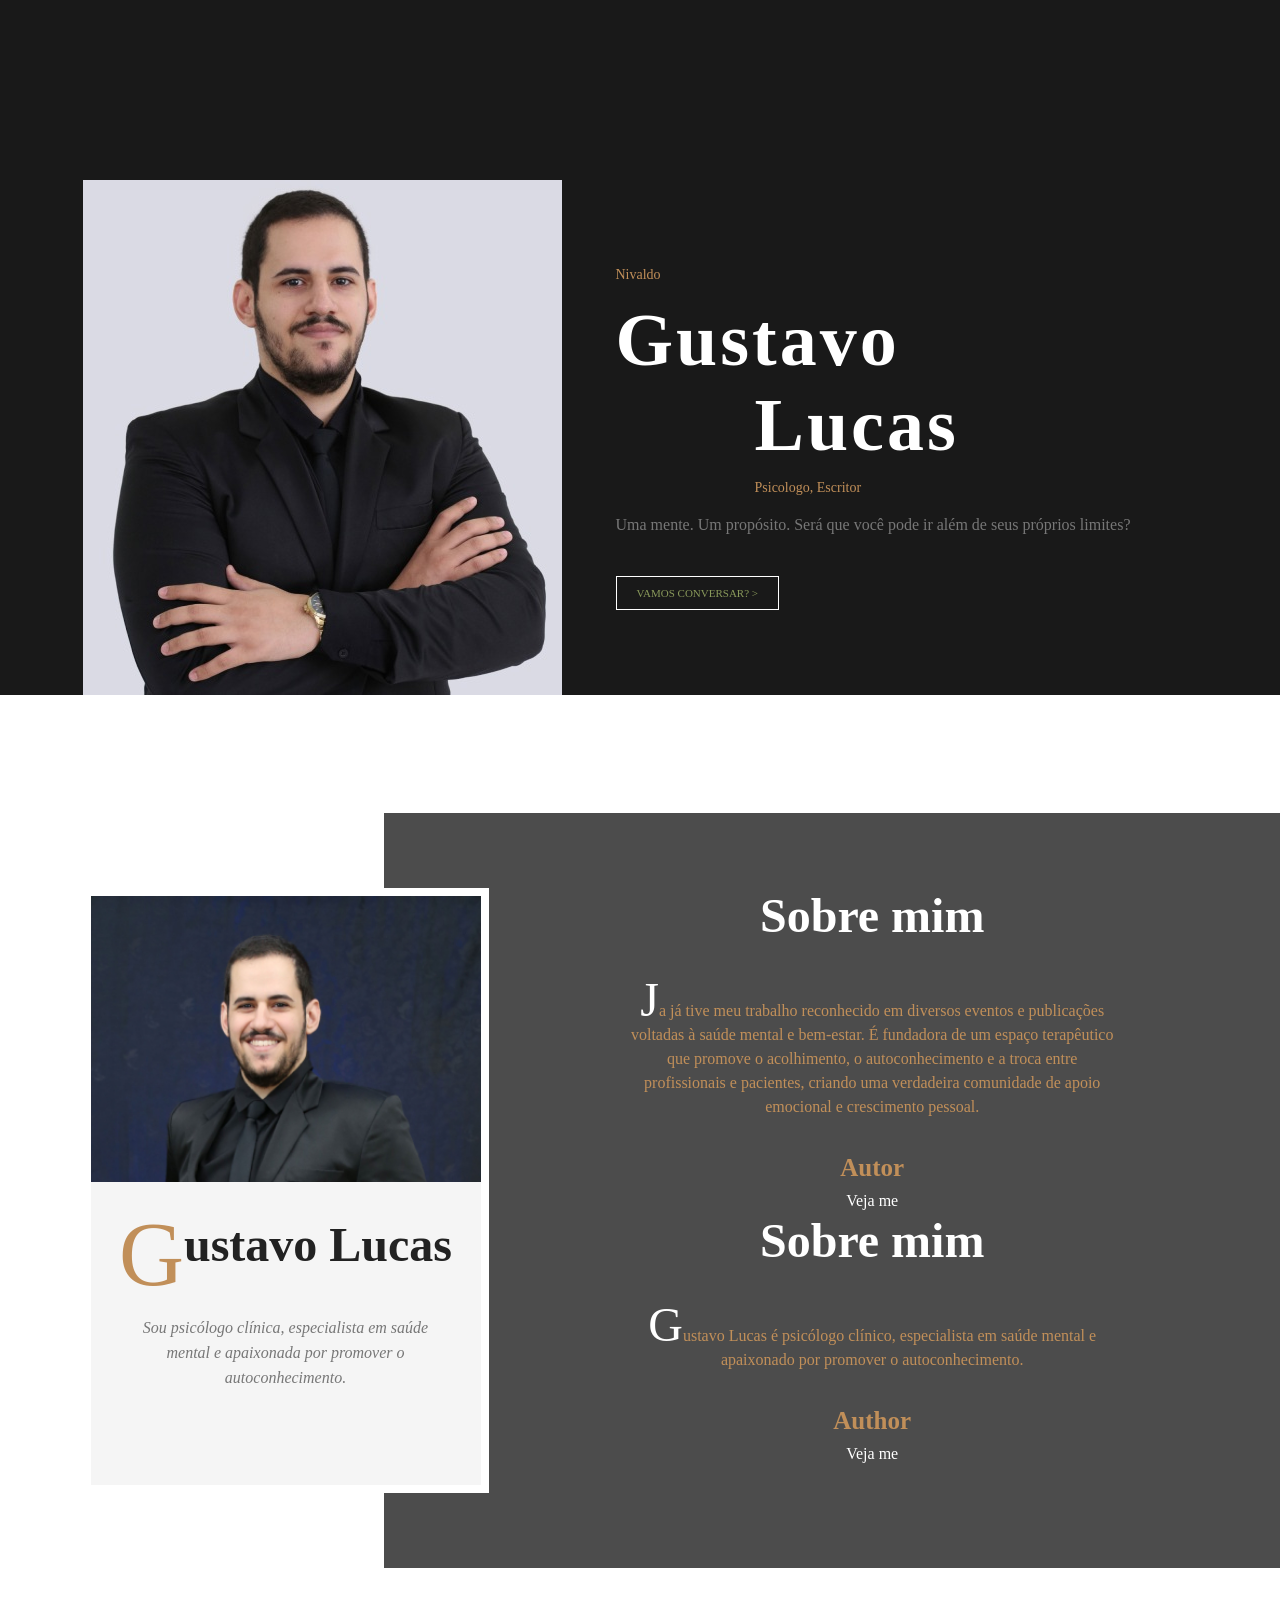
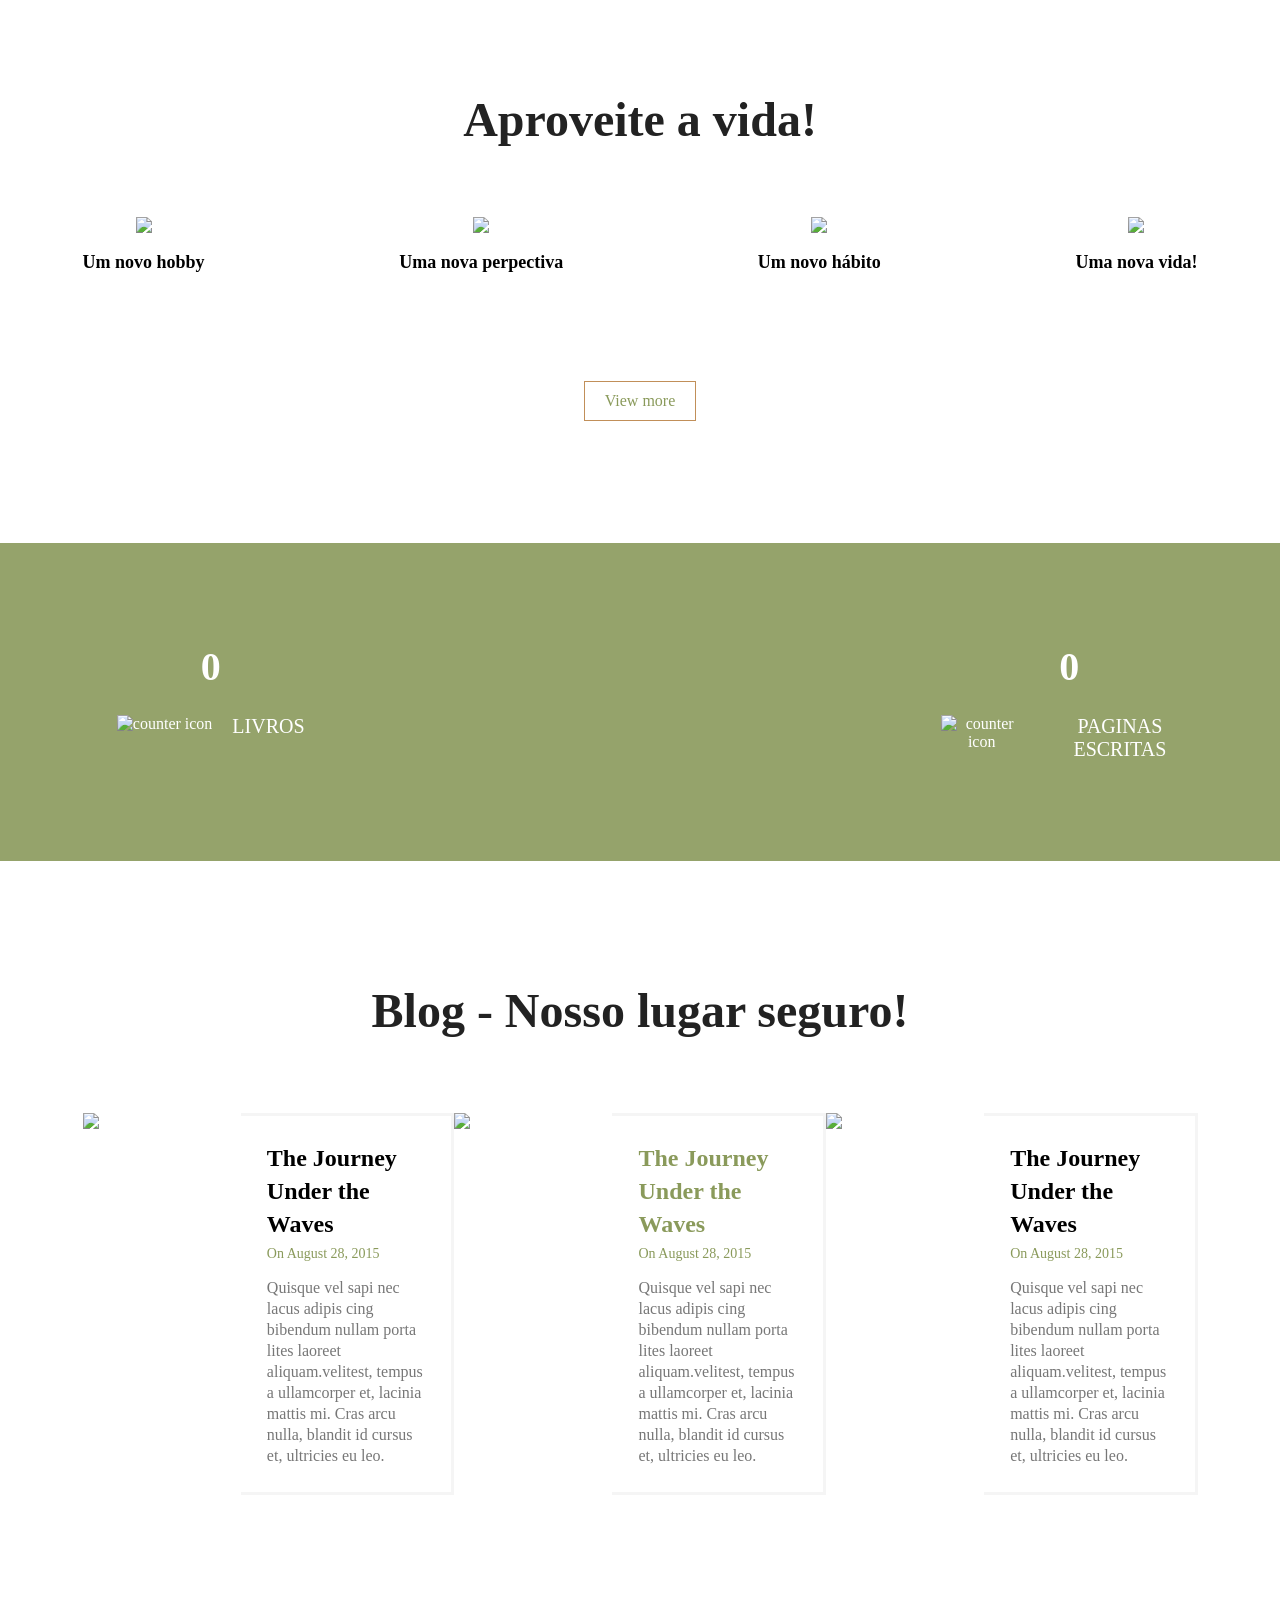
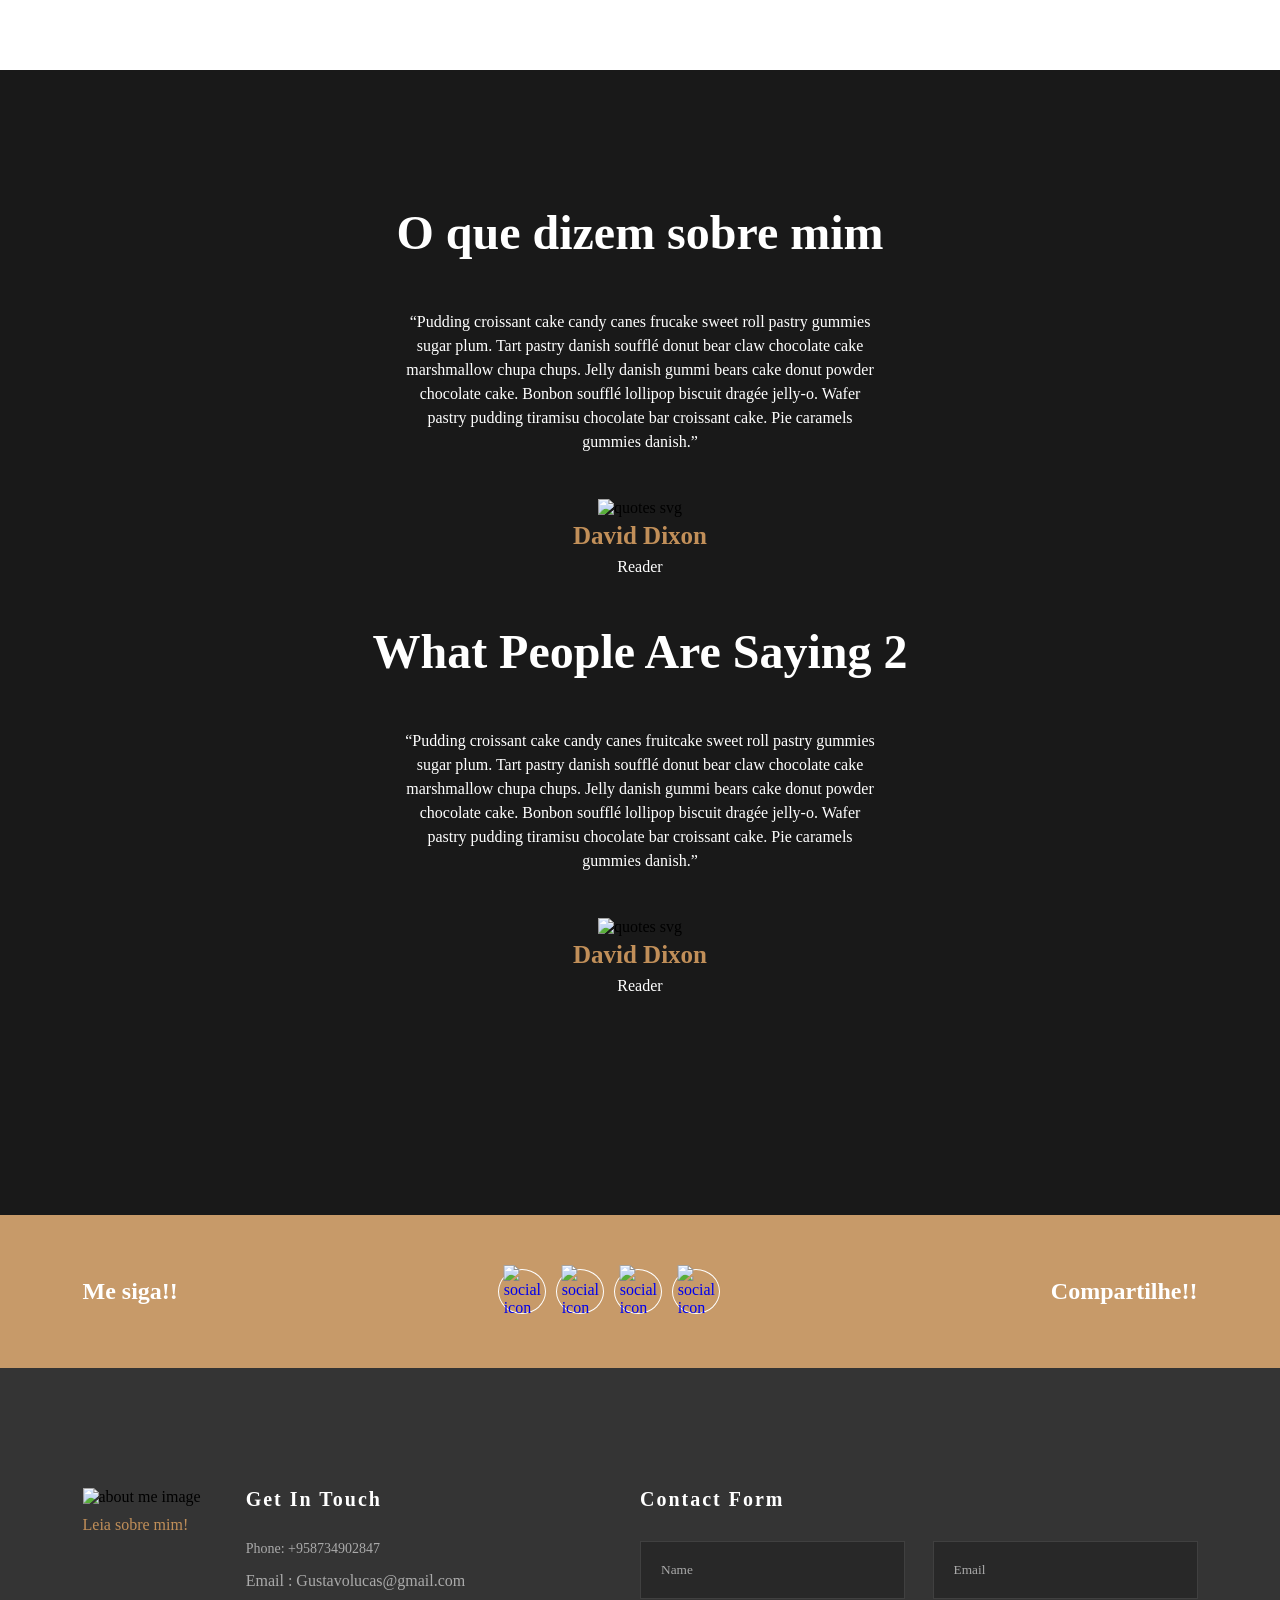
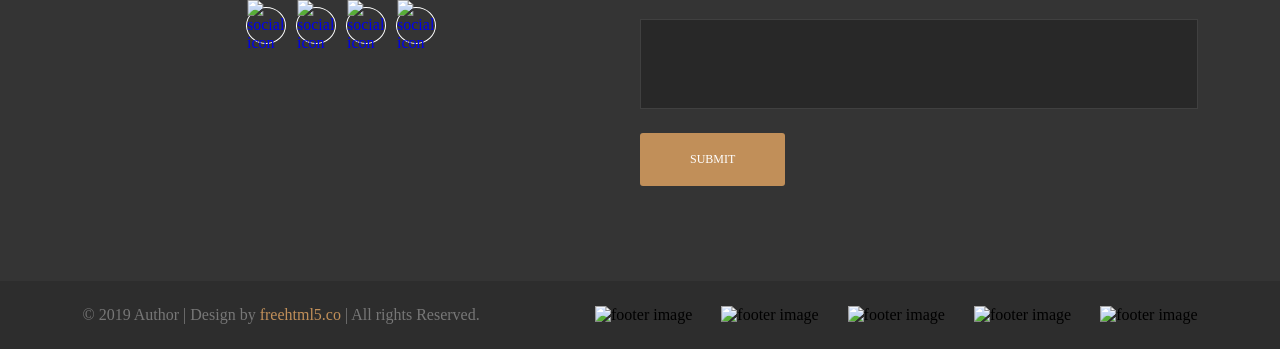
==== commit 1de0e253: "Teste de commit" ====
--- a/author/index.html
+++ b/author/index.html
@@ -5,7 +5,8 @@
 	<meta name="viewport" content="width=device-width, initial-scale=1, shrink-to-fit=no">
 	<link rel="stylesheet" href="css/style.css">
 	<link rel="stylesheet" href="css/slick.css">
-	<title>Author</title>
+	<link rel="icon" type="images/png" sizes="32x32" href="images/favicon.png">
+	<title>GustavoLucas</title>
 </head>
 <body>
 	<!--<nav class="site-navigation">
@@ -15,7 +16,7 @@
 					<li><a href="#">Homepage</a></li>
 					<li><a href="#">Page 1</a></li>
 					<li><a href="#">Page 2</a></li>
-					<li><a href="#">Page 3</a></li>
+					<li><a href="#">Page 3</a></li>''
 					<li><a href="#">Page 4</a></li>
 				</ul>
 			</div>
@@ -39,7 +40,7 @@
 			</div>
 			<div class="top-banner__text">
 				<div class="top-banner__text-up">
-					<span class="brand-span">Olá, sou o</span>
+					<span class="brand-span">Nivaldo</span>
 					<h2 class="top-banner__h2">Gustavo</h2>
 				</div>
 				<div class="top-banner__text-down">
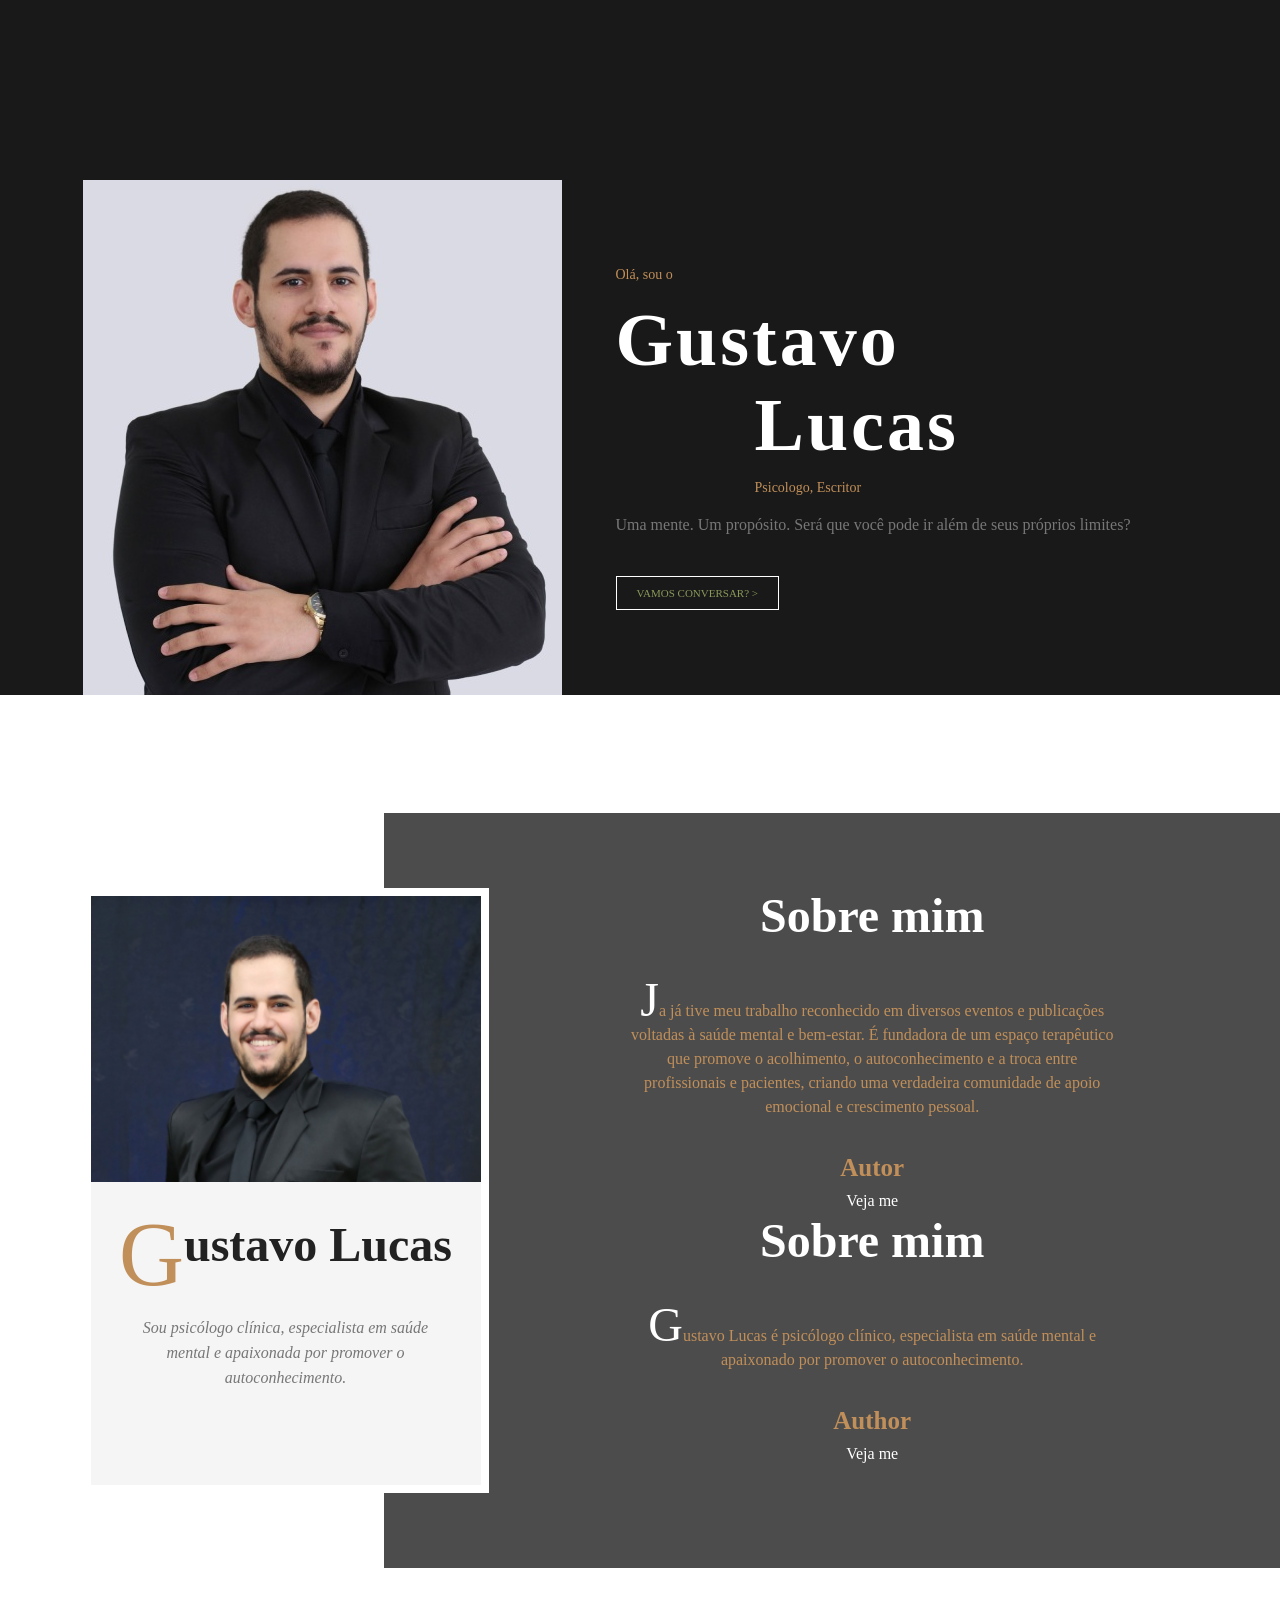
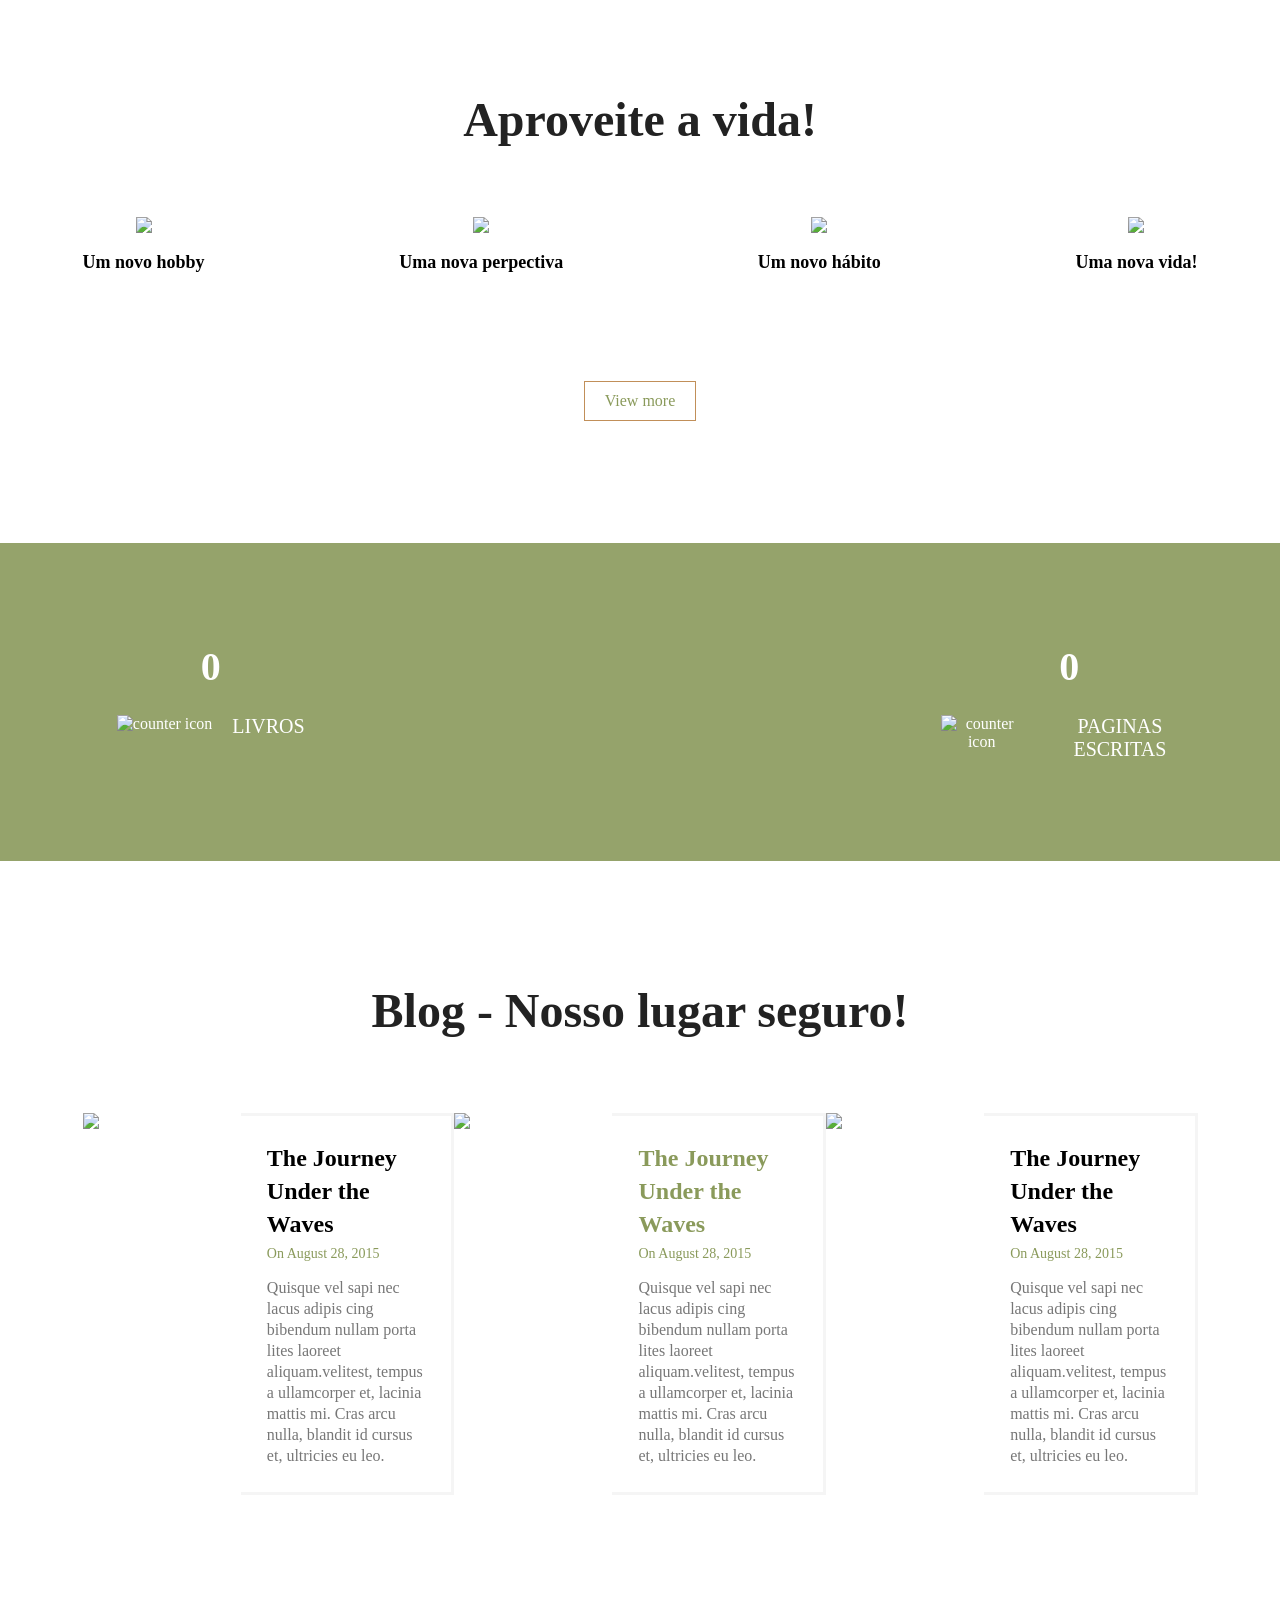
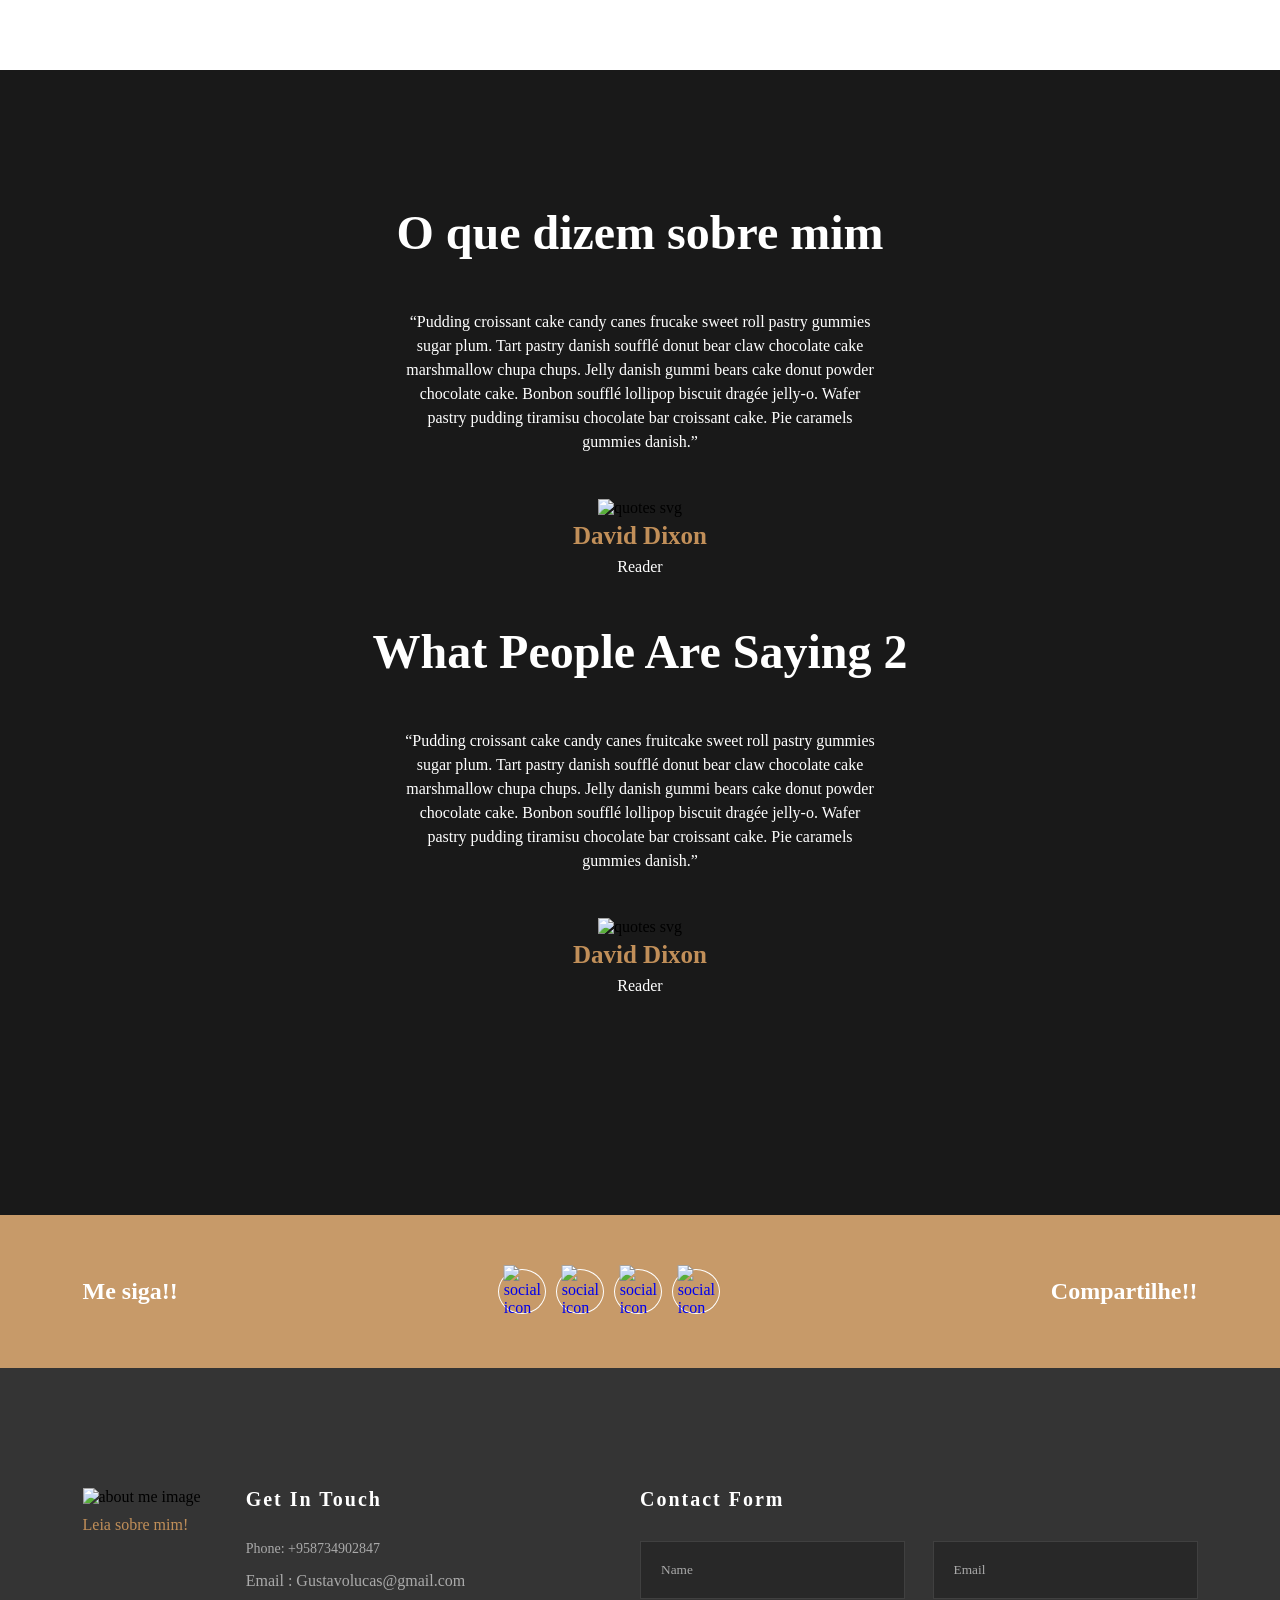
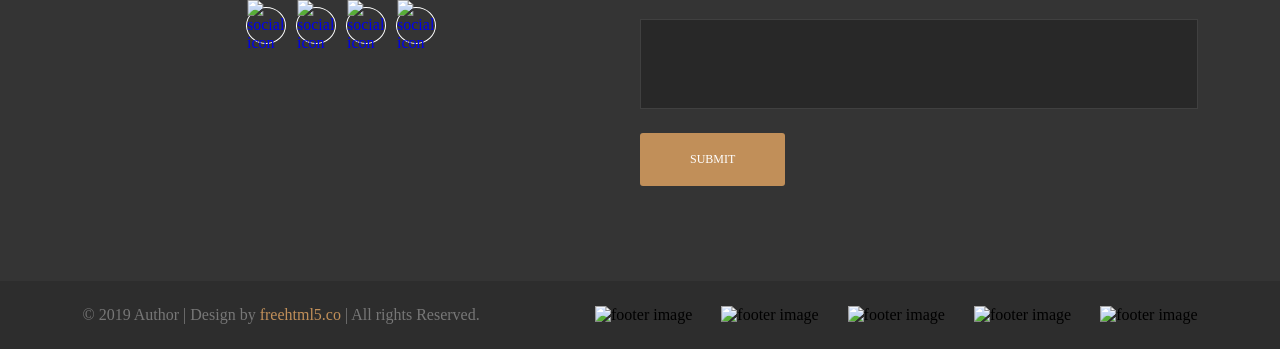
==== commit 1f3af742: "Retorno ao normal" ====
--- a/author/index.html
+++ b/author/index.html
@@ -40,7 +40,7 @@
 			</div>
 			<div class="top-banner__text">
 				<div class="top-banner__text-up">
-					<span class="brand-span">Nivaldo</span>
+					<span class="brand-span">Olá, sou o</span>
 					<h2 class="top-banner__h2">Gustavo</h2>
 				</div>
 				<div class="top-banner__text-down">
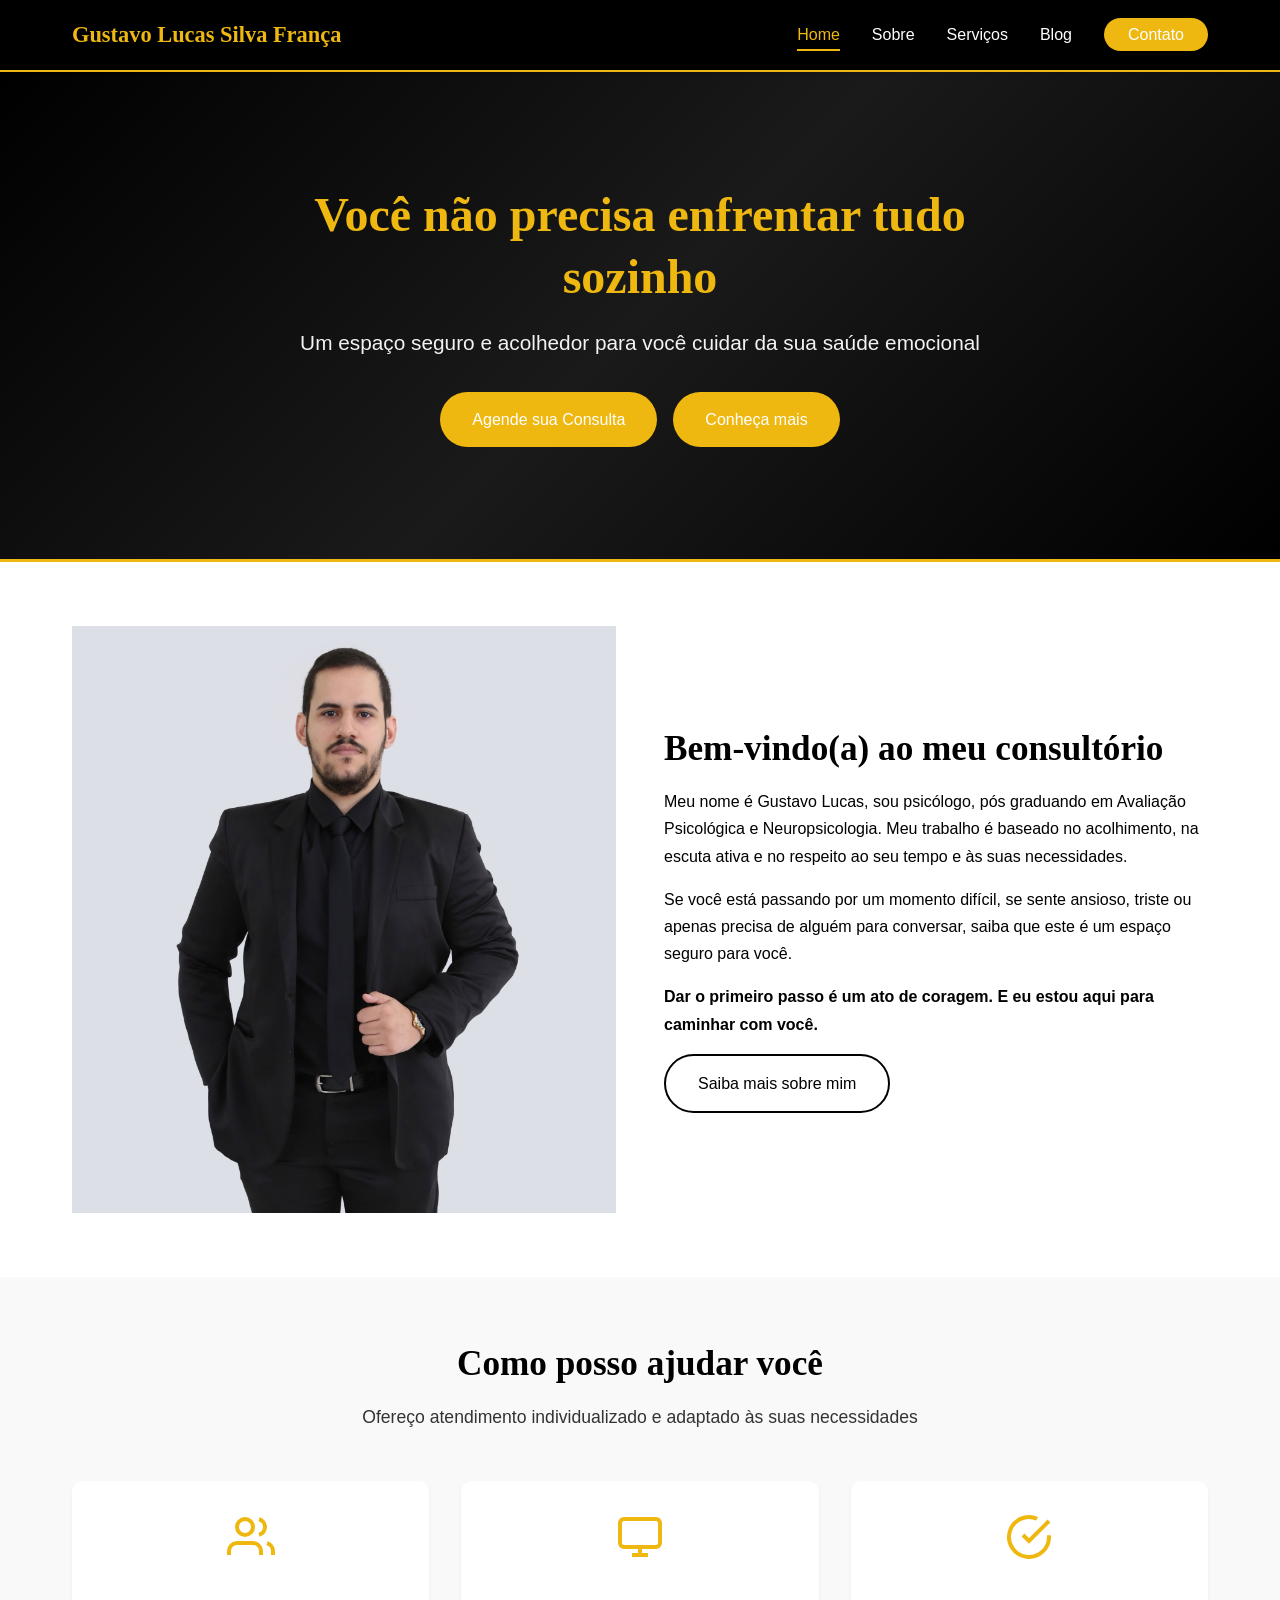
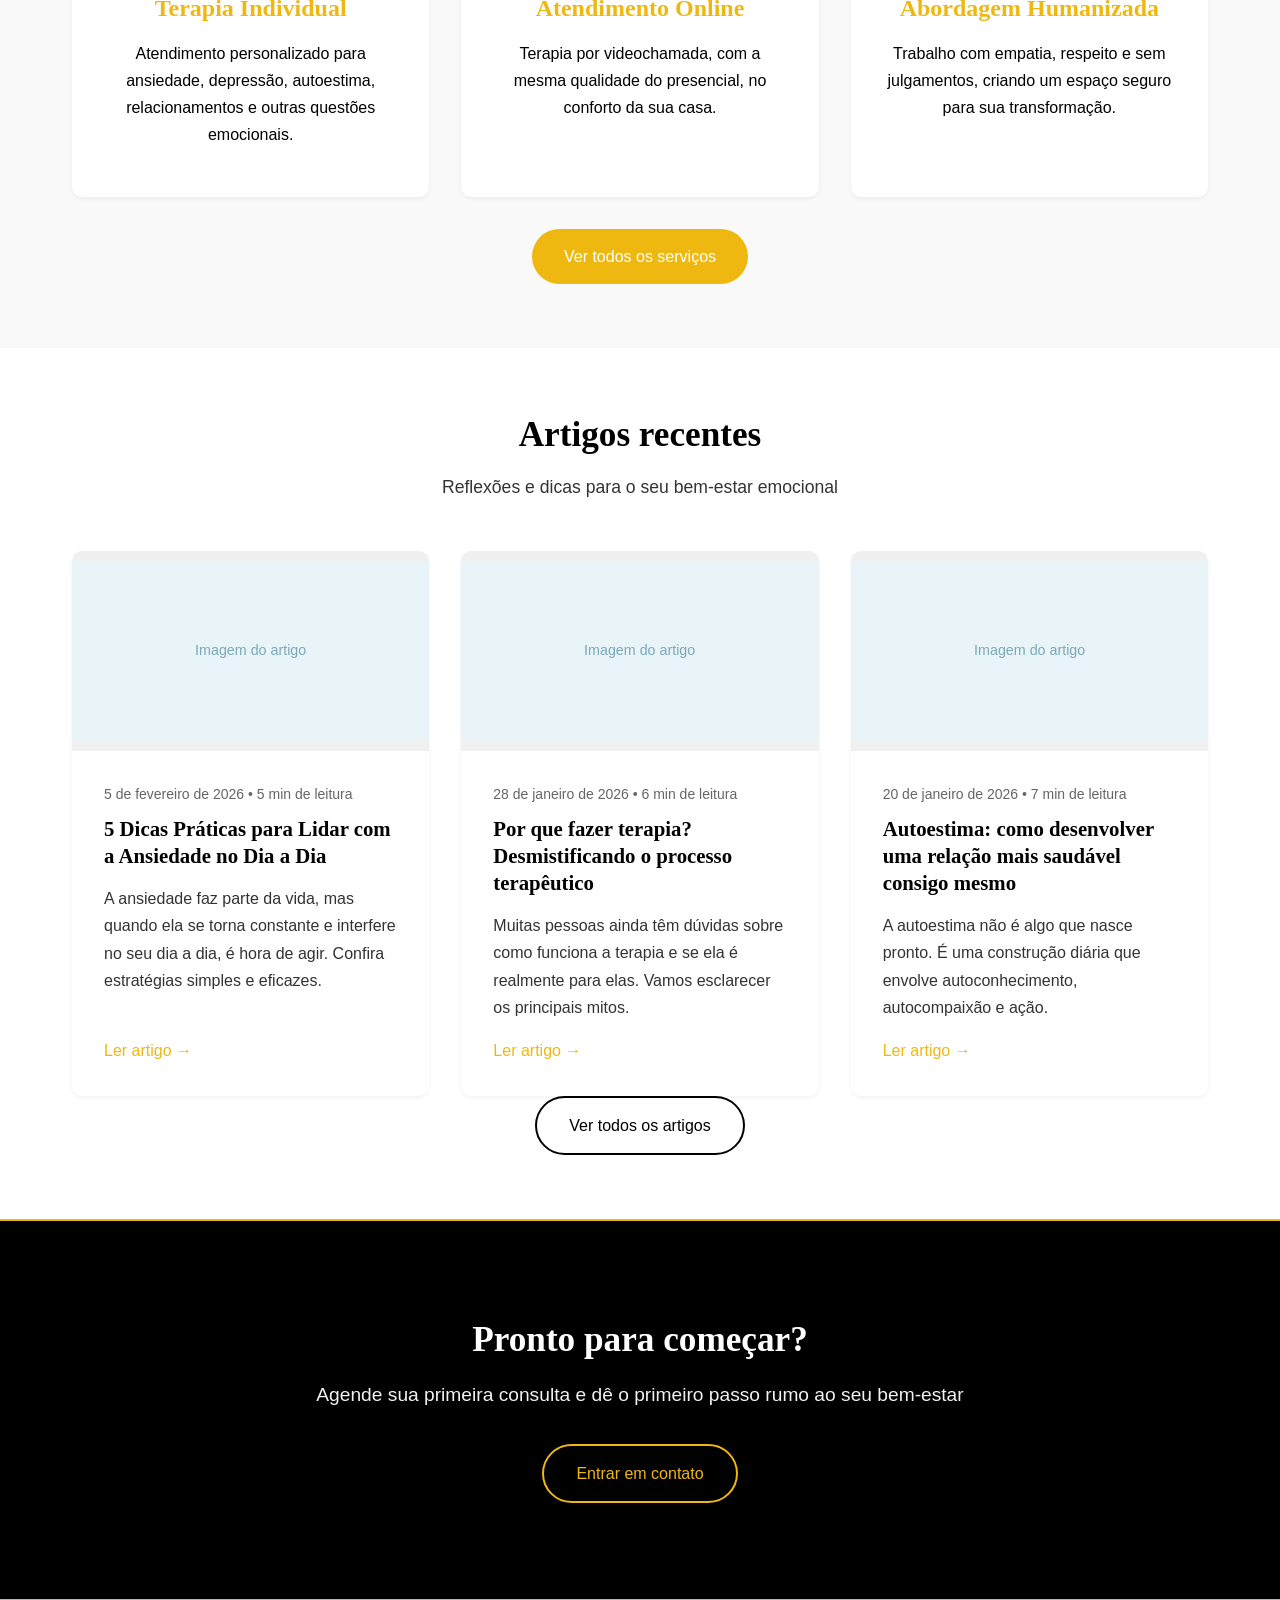
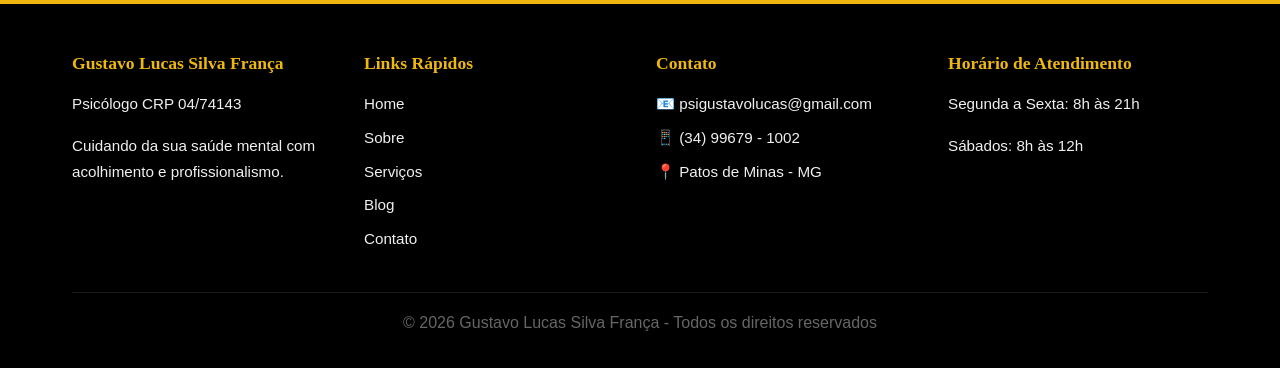
==== commit 20914442: "Update 01 - New version site" ====
--- a/author/index.html
+++ b/author/index.html
@@ -1,329 +1,189 @@
-<!doctype html>
-<html lang="pt-br">
+<!DOCTYPE html>
+<html lang="pt-BR">
 <head>
-	<meta charset="utf-8">
-	<meta name="viewport" content="width=device-width, initial-scale=1, shrink-to-fit=no">
-	<link rel="stylesheet" href="css/style.css">
-	<link rel="stylesheet" href="css/slick.css">
-	<link rel="icon" type="images/png" sizes="32x32" href="images/favicon.png">
-	<title>GustavoLucas</title>
+    <meta charset="UTF-8">
+    <meta name="viewport" content="width=device-width, initial-scale=1.0">
+    <meta name="description" content="Psicoterapia acolhedora e profissional. Agende sua consulta e dê o primeiro passo para o seu bem-estar emocional.">
+    <meta name="keywords" content="psicólogo, psicoterapia, terapia online, saúde mental, bem-estar emocional">
+    <title>Gustavo Lucas Silva França - Psicólogo | Terapia Acolhedora e Profissional</title>
+    <link rel="stylesheet" href="css/styles.css">
 </head>
 <body>
-	<!--<nav class="site-navigation">
-		<div class="site-navigation-inner site-container">
-			<div class="main-navigation">
-				<ul class="main-navigation__ul">
-					<li><a href="#">Homepage</a></li>
-					<li><a href="#">Page 1</a></li>
-					<li><a href="#">Page 2</a></li>
-					<li><a href="#">Page 3</a></li>''
-					<li><a href="#">Page 4</a></li>
-				</ul>
-			</div>
-			<div id="myBtn" class="burger-container" onclick="myFunction(this)">
-				<div class="bar1"></div>
-				<div class="bar2"></div>
-				<div class="bar3"></div>
-			</div>
-			<script>
-				function myFunction(x) {
-					x.classList.toggle("change");
-				}
-			</script>
+    <!-- Header com navegação -->
+    <header class="header">
+        <nav class="navbar">
+            <div class="container">
+                <div class="nav-wrapper">
+                    <a href="index.html" class="logo">Gustavo Lucas Silva França</a>
+                    <button class="menu-toggle" aria-label="Abrir menu">
+                        <span></span>
+                        <span></span>
+                        <span></span>
+                    </button>
+                    <ul class="nav-menu">
+                        <li><a href="index.html" class="active">Home</a></li>
+                        <li><a href="sobre.html">Sobre</a></li>
+                        <li><a href="servicos.html">Serviços</a></li>
+                        <li><a href="blog.html">Blog</a></li>
+                        <li><a href="contato.html" class="btn-nav">Contato</a></li>
+                    </ul>
+                </div>
+            </div>
+        </nav>
+    </header>
 
-		</div>
-	</nav>-->
-	<section class="fh5co-top-banner">
-		<div class="top-banner__inner site-container">
-			<div class="top-banner__image">
-				<img src="./images/top-banner-author.jpg" alt="author image">
-			</div>
-			<div class="top-banner__text">
-				<div class="top-banner__text-up">
-					<span class="brand-span">Olá, sou o</span>
-					<h2 class="top-banner__h2">Gustavo</h2>
-				</div>
-				<div class="top-banner__text-down">
-					<h2 class="top-banner__h2">Lucas</h2>
-					<span class="brand-span">Psicologo, Escritor</span>
-				</div>
-				<p>Uma mente. Um propósito. Será que você pode ir além de seus próprios limites?</p>
-				<a href="#" class="brand-button">Vamos conversar? ></a>
-			</div>
-		</div>
-	</section>
-	<!-- Top banner end -->
+    <!-- Seção Hero -->
+    <section class="hero">
+        <div class="container">
+            <div class="hero-content">
+                <h1 class="hero-title">Você não precisa enfrentar tudo sozinho</h1>
+                <p class="hero-subtitle">Um espaço seguro e acolhedor para você cuidar da sua saúde emocional</p>
+                <div class="hero-buttons">
+                    <a href="contato.html" class="btn btn-primary">Agende sua Consulta</a>
+                    <a href="sobre.html" class="btn btn-secondary">Conheça mais</a>
+                </div>
+            </div>
+        </div>
+    </section>
 
-	<!-- About me -->
-	<section class="fh5co-about-me">
-		<div class="about-me-inner site-container">
-			<article class="portfolio-wrapper">
-				<div class="portfolio__img">
-					<img src="./images/about-me.jpg" class="about-me__profile" alt="about me profile picture">
-				</div>
-				<div class="portfolio__bottom">
-					<div class="portfolio__name">
-						<span>G</span>
-						<h2 class="universal-h2">ustavo Lucas</h2>
-					</div>
-					<p>Sou psicólogo clínica, especialista em saúde mental e apaixonada por promover o autoconhecimento.</p>
-				</div>
-			</article>
-			<div class="about-me__text">
-				<div class="about-me-slider">
-					<div class="about-me-single-slide">
-						<h2 class="universal-h2 universal-h2-bckg">Sobre mim</h2>
-						<p><span>J</span>a já tive meu trabalho reconhecido em diversos eventos e publicações voltadas à saúde mental e bem-estar. É fundadora de um espaço terapêutico que promove o acolhimento, o autoconhecimento e a troca entre profissionais e pacientes, criando uma verdadeira comunidade de apoio emocional e crescimento pessoal.</p>
-						<h4>Autor</h4>
-						<p class="p-white">Veja me</p>
-					</div>
-					<div class="about-me-single-slide">
-						<h2 class="universal-h2 universal-h2-bckg">Sobre mim</h2>
-						<p><span>G</span>ustavo Lucas é psicólogo clínico, especialista em saúde mental e apaixonado por promover o autoconhecimento.</p>
-						<h4>Author</h4>
-						<p class="p-white">Veja me</p>
-					</div>
-				</div>
-			</div>
-		</div>
-		<div class="about-me-bckg"></div>
-	</section>
-	<section class="fh5co-books">
-		<div class="site-container">
-			<h2 class="universal-h2 universal-h2-bckg">Aproveite a vida!</h2>
-			<div class="books">
-				<div class="single-book">
-					<a href="#" class="single-book__img">
-						<img src="./images/books-1.jpg" alt="single book and cd">
-						<div class="single-book_download">
-							<img src="./images/download.svg" alt="book image">
-						</div>
-					</a>
-					<h4 class="single-book__title">Um novo hobby</h4>
-					<!--<span class="single-book__price">$15.00</span>
-					<div class="rating">
-						<span>&#9734;</span>
-						<span>&#9734;</span>
-						<span>&#9734;</span>
-						<span>&#9734;</span>
-						<span>&#9734;</span>
-					</div>-->
-				</div>
-				<div class="single-book">
-					<a href="#" class="single-book__img">
-						<img src="./images/books-2.jpg" alt="single book and cd">
-						<div class="single-book_download">
-							<img src="./images/download.svg" alt="book image">
-						</div>
-					</a>
-					<h4 class="single-book__title">Uma nova perpectiva</h4>
-					<!--<span class="single-book__price">$22.00</span>
-					star rating
-					<div class="rating">
-						<span>&#9734;</span>
-						<span>&#9734;</span>
-						<span>&#9734;</span>
-						<span>&#9734;</span>
-						<span>&#9734;</span>
-					</div>-->
-				</div> 
-				<div class="single-book">
-					<a href="#" class="single-book__img">
-						<img src="./images/books-3.jpg" alt="single book and cd">
-						<div class="single-book_download">
-							<img src="./images/download.svg" alt="book image">
-						</div>
-					</a>
-					<h4 class="single-book__title">Um novo hábito</h4>
-					<!-- <span class="single-book__price">$25.00</span> -->
-				</div>
-				<div class="single-book">
-					<a href="#" class="single-book__img">
-						<img src="./images/books-4.jpg" alt="single book and cd">
-						<div class="single-book_download">
-							<img src="./images/download.svg" alt="book image">
-						</div>
-					</a>
-					<h4 class="single-book__title">Uma nova vida!</h4>
-					<!-- <span class="single-book__price">$30.00</span>	-->
-				</div>
-			</div>
-			<div class="books-brand-button">
-				<a href="#" class="brand-button">View more</a>
-			</div>
-		</div>
-	</section>
-	<!-- Books and CD end -->
+    <!-- Seção de Boas-vindas -->
+    <section class="welcome section">
+        <div class="container">
+            <div class="welcome-grid">
+                <div class="welcome-image">
+                    <div class="welcome-image">
+                        <img src="assets/images/Me.jpg" 
+                            alt="Foto do Psicólogo" 
+                            class="profile-image">
+                    </div>
+                </div>
+                <div class="welcome-text">
+                    <h2>Bem-vindo(a) ao meu consultório</h2>
+                    <p>Meu nome é Gustavo Lucas, sou psicólogo, pós graduando em Avaliação Psicológica e Neuropsicologia. Meu trabalho é baseado no acolhimento, na escuta ativa e no respeito ao seu tempo e às suas necessidades.</p>
+                    <p>Se você está passando por um momento difícil, se sente ansioso, triste ou apenas precisa de alguém para conversar, saiba que este é um espaço seguro para você.</p>
+                    <p><strong>Dar o primeiro passo é um ato de coragem. E eu estou aqui para caminhar com você.</strong></p>
+                    <a href="sobre.html" class="btn btn-outline">Saiba mais sobre mim</a>
+                </div>
+            </div>
+        </div>
+    </section>
 
-	<!-- Counter -->
-	<div class="fh5co-counter counters">
-		<div class="counter-inner site-container">
-			<div class="single-count">
-				<span class="count" data-count="50">0</span>
-				<div class="single-count__text">
-					<img src="./images/counter-1.png" alt="counter icon">
-					<p>Livros</p>
-				</div>
-			</div>
-			<div class="single-count">
-				<span class="count" data-count="600">0</span>
-				<div class="single-count__text">
-					<img src="./images/counter-2.png" alt="counter icon">
-					<p>Paginas escritas</p>
-				</div>
-			</div>
-		<!---	<div class="single-count">
-				<span class="count" data-count="2000">0</span>
-				<div class="single-count__text">
-					<img src="./images/counter-3.png" alt="counter icon">
-					<p>Sales</p>
-				</div>
-			</div>
-			<div class="single-count">
-				<span class="count" data-count="125">0</span>
-				<div class="single-count__text">
-					<img src="./images/counter-4.png" alt="counter icon">
-					<p>Awards</p>
-				</div>
-			</div> -->
-		</div>
-	</div>
-	<!-- Counter -->
+    <!-- Seção de Serviços -->
+    <section class="services section bg-light">
+        <div class="container">
+            <div class="section-header">
+                <h2>Como posso ajudar você</h2>
+                <p>Ofereço atendimento individualizado e adaptado às suas necessidades</p>
+            </div>
+            <div class="services-grid">
+                <article class="service-card">
+                    <div class="service-icon">
+                        <svg xmlns="http://www.w3.org/2000/svg" width="48" height="48" viewBox="0 0 24 24" fill="none" stroke="currentColor" stroke-width="2">
+                            <path d="M17 21v-2a4 4 0 0 0-4-4H5a4 4 0 0 0-4 4v2"></path>
+                            <circle cx="9" cy="7" r="4"></circle>
+                            <path d="M23 21v-2a4 4 0 0 0-3-3.87"></path>
+                            <path d="M16 3.13a4 4 0 0 1 0 7.75"></path>
+                        </svg>
+                    </div>
+                    <h3>Terapia Individual</h3>
+                    <p>Atendimento personalizado para ansiedade, depressão, autoestima, relacionamentos e outras questões emocionais.</p>
+                </article>
+                <article class="service-card">
+                    <div class="service-icon">
+                        <svg xmlns="http://www.w3.org/2000/svg" width="48" height="48" viewBox="0 0 24 24" fill="none" stroke="currentColor" stroke-width="2">
+                            <rect x="2" y="3" width="20" height="14" rx="2" ry="2"></rect>
+                            <line x1="8" y1="21" x2="16" y2="21"></line>
+                            <line x1="12" y1="17" x2="12" y2="21"></line>
+                        </svg>
+                    </div>
+                    <h3>Atendimento Online</h3>
+                    <p>Terapia por videochamada, com a mesma qualidade do presencial, no conforto da sua casa.</p>
+                </article>
+                <article class="service-card">
+                    <div class="service-icon">
+                        <svg xmlns="http://www.w3.org/2000/svg" width="48" height="48" viewBox="0 0 24 24" fill="none" stroke="currentColor" stroke-width="2">
+                            <path d="M22 11.08V12a10 10 0 1 1-5.93-9.14"></path>
+                            <polyline points="22 4 12 14.01 9 11.01"></polyline>
+                        </svg>
+                    </div>
+                    <h3>Abordagem Humanizada</h3>
+                    <p>Trabalho com empatia, respeito e sem julgamentos, criando um espaço seguro para sua transformação.</p>
+                </article>
+            </div>
+            <div class="text-center">
+                <a href="servicos.html" class="btn btn-primary">Ver todos os serviços</a>
+            </div>
+        </div>
+    </section>
 
-	<!-- Blog -->
-	<section class="fh5co-blog">
-		<div class="site-container">
-			<h2 class="universal-h2 universal-h2-bckg">Blog - Nosso lugar seguro!</h2>
-			<div class="blog-slider blog-inner">
-				<div class="single-blog">
-					<div class="single-blog__img">
-						<img src="./images/blog1.jpg" alt="blog image">
-					</div>
-					<div class="single-blog__text">
-						<h4>The Journey Under the Waves</h4>
-						<span>On August 28, 2015</span>
-						<p>Quisque vel sapi nec lacus adipis cing bibendum nullam porta lites laoreet aliquam.velitest, tempus a ullamcorper et, lacinia mattis mi. Cras arcu nulla, blandit id cursus et, ultricies eu leo.</p>
-					</div>
-				</div>
-				<div class="single-blog">
-					<div class="single-blog__img">
-						<img src="./images/blog2.jpg" alt="blog image">
-					</div>
-					<div class="single-blog__text">
-						<h4>The Journey Under the Waves</h4>
-						<span>On August 28, 2015</span>
-						<p>Quisque vel sapi nec lacus adipis cing bibendum nullam porta lites laoreet aliquam.velitest, tempus a ullamcorper et, lacinia mattis mi. Cras arcu nulla, blandit id cursus et, ultricies eu leo.</p>
-					</div>
-				</div>
-				<div class="single-blog">
-					<div class="single-blog__img">
-						<img src="./images/blog2.jpg" alt="blog image">
-					</div>
-					<div class="single-blog__text">
-						<h4>The Journey Under the Waves</h4>
-						<span>On August 28, 2015</span>
-						<p>Quisque vel sapi nec lacus adipis cing bibendum nullam porta lites laoreet aliquam.velitest, tempus a ullamcorper et, lacinia mattis mi. Cras arcu nulla, blandit id cursus et, ultricies eu leo.</p>
-					</div>
-				</div>
-			</div>
-		</div>
-	</section>
-	<!-- Blog end -->
+    <!-- Seção do Blog -->
+    <section class="blog-preview section">
+        <div class="container">
+            <div class="section-header">
+                <h2>Artigos recentes</h2>
+                <p>Reflexões e dicas para o seu bem-estar emocional</p>
+            </div>
+            <div class="blog-grid" id="home-blog-posts">
+                <!-- Artigos serão carregados via JavaScript -->
+            </div>
+            <div class="text-center">
+                <a href="blog.html" class="btn btn-outline">Ver todos os artigos</a>
+            </div>
+        </div>
+    </section>
 
-	<!-- Quotes -->
-	<section class="fh5co-quotes">
-		<div class="site-container">
-			<div class="about-me-slider">
-				<div>
-					<h2 class="universal-h2 universal-h2-bckg">O que dizem sobre mim</h2>
-					<p>“Pudding croissant cake candy canes frucake sweet roll pastry gummies sugar plum. Tart pastry danish soufflé donut bear claw chocolate cake marshmallow chupa chups. Jelly danish gummi bears cake donut powder chocolate cake. Bonbon soufflé lollipop biscuit dragée jelly-o. Wafer pastry pudding tiramisu chocolate bar croissant cake. Pie caramels gummies danish.”</p>
-					<img src="./images/quotes.svg" alt="quotes svg">
-					<h4>David Dixon</h4>
-					<p>Reader</p>
-				</div>
-				<div>
-					<h2 class="universal-h2 universal-h2-bckg">What People Are Saying 2</h2>
-					<p>“Pudding croissant cake candy canes fruitcake sweet roll pastry gummies sugar plum. Tart pastry danish soufflé donut bear claw chocolate cake marshmallow chupa chups. Jelly danish gummi bears cake donut powder chocolate cake. Bonbon soufflé lollipop biscuit dragée jelly-o. Wafer pastry pudding tiramisu chocolate bar croissant cake. Pie caramels gummies danish.”</p>
-					<img src="./images/quotes.svg" alt="quotes svg">
-					<h4>David Dixon</h4>
-					<p>Reader</p>
-				</div>
-			</div>
-		</div>
-	</section>
-	<!-- Quotes end -->
+    <!-- Seção CTA -->
+    <section class="cta section bg-primary">
+        <div class="container">
+            <div class="cta-content">
+                <h2>Pronto para começar?</h2>
+                <p>Agende sua primeira consulta e dê o primeiro passo rumo ao seu bem-estar</p>
+                <a href="contato.html" class="btn btn-white">Entrar em contato</a>
+            </div>
+        </div>
+    </section>
 
-	<!-- Social -->
-	<section class="fh5co-social">
-		<div class="site-container">
-			<div class="social">
-				<h5>Me siga!!</h5>
-				<div class="social-icons">
-					<a href="#" target="_blank"><img src="./images/social-twitter.png" alt="social icon"></a>
-					<a href="#" target="_blank"><img src="./images/social-pinterest.png" alt="social icon"></a>
-					<a href="#" target="_blank"><img src="./images/social-youtube.png" alt="social icon"></a>
-					<a href="#" target="_blank"><img src="./images/social-twitter.png" alt="social icon"></a>
-				</div>
-				<h5>Compartilhe!!</h5>
-			</div>
-		</div>
-	</section>
-	<!-- Social -->
+    <!-- Footer -->
+     <footer class="footer">
+        <div class="container">
+            <div class="footer-grid">
+                <div class="footer-col">
+                    <h4>Gustavo Lucas Silva França</h4>
+                    <p>Psicólogo CRP 04/74143</p>
+                    <p>Cuidando da sua saúde mental com acolhimento e profissionalismo.</p>
+                </div>
+                <div class="footer-col">
+                    <h4>Links Rápidos</h4>
+                    <ul>
+                        <li><a href="index.html">Home</a></li>
+                        <li><a href="sobre.html">Sobre</a></li>
+                        <li><a href="servicos.html">Serviços</a></li>
+                        <li><a href="blog.html">Blog</a></li>
+                        <li><a href="contato.html">Contato</a></li>
+                    </ul>
+                </div>
+                <div class="footer-col">
+                    <h4>Contato</h4>
+                    <ul>
+                        <li>📧 psigustavolucas@gmail.com</li>
+                        <li>📱 (34) 99679 - 1002</li>
+                        <li>📍 Patos de Minas - MG</li>
+                    </ul>
+                </div>
+                <div class="footer-col">
+                    <h4>Horário de Atendimento</h4>
+                    <p>Segunda a Sexta: 8h às 21h</p>
+                    <p>Sábados: 8h às 12h</p>
+                </div>
+            </div>
+            <div class="footer-bottom">
+                <p>&copy; 2026 Gustavo Lucas Silva França - Todos os direitos reservados</p>
+            </div>
+        </div>
+    </footer>
 
-	<!-- Footer -->
-	<footer class="site-footer">
-		<div class="site-container">
-			<div class="footer-inner">
-				<div class="footer-info">
-					<div class="footer-info__left">
-						<img src="./images/footer-img.jpg" alt="about me image">
-						<p>Leia sobre mim!</p>
-					</div>
-					<div class="footer-info__right">
-						<h5>Get In Touch</h5>
-						<p class="footer-phone">Phone: +958734902847</p>
-						<p>Email : Gustavolucas@gmail.com</p>
-						<div class="social-icons">
-							<a href="#" target="_blank"><img src="./images/social-twitter.png" alt="social icon"></a>
-							<a href="#" target="_blank"><img src="./images/social-pinterest.png" alt="social icon"></a>
-							<a href="#" target="_blank"><img src="./images/social-youtube.png" alt="social icon"></a>
-							<a href="#" target="_blank"><img src="./images/social-twitter.png" alt="social icon"></a>
-						</div>
-					</div>
-				</div>
-				<div class="footer-contact-form">
-					<h5>Contact Form</h5>
-					<form class="contact-form">
-						<div class="contact-form__input">
-							<input type="text" name="name" placeholder="Name">
-							<input type="email" name="email" placeholder="Email">
-						</div>
-						<textarea></textarea>
-						<input type="submit" name="submit" value="Submit" class="submit-button">
-					</form>
-				</div>
-			</div>
-		</div>
-		<div class="footer-bottom">
-			<div class="site-container footer-bottom-inner">
-				<p>© 2019 Author | Design by <a href="https://freehtml5.co/" target="_blank">freehtml5.co</a> | All rights Reserved.</p>
-				<div class="footer-bottom__img">
-					<img src="./images/footer-mastercard.png" alt="footer image">
-					<img src="./images/footer-paypal.png" alt="footer image">
-					<img src="./images/footer-visa.png" alt="footer image">
-					<img src="./images/footer-fedex.png" alt="footer image">
-					<img src="./images/footer-dhl.png" alt="footer image">
-				</div>
-				<link></link>
-			</div>
-		</div>
-	</footer>
-	<!-- Footer end -->
-
-	<!-- Scripts -->
-	<script src="js/jquery.min.js"></script>
-	<script src="js/slick.min.js"></script>
-	<script src="js/main.js"></script>
-
+    <!-- Scripts -->
+    <script src="js/main.js"></script>
+    <script src="js/blog.js"></script>
 </body>
-</html>+</html>
--- a/author/css/styles.css
+++ b/author/css/styles.css
@@ -0,0 +1,1147 @@
+/* ==========================================
+   VARIÁVEIS CSS
+   ========================================== */
+:root {
+    /* Cores principais */
+    --primary-color: #efb810;
+    --primary-dark: #c89600;
+    --primary-light: #f5cc4d;
+    --secondary-color: #000000;
+    --accent-color: #efb810;
+    
+    /* Cores neutras */
+    --text-dark: #000000;
+    --text-medium: #333333;
+    --text-light: #666666;
+    --bg-white: #FFFFFF;
+    --bg-light: #F9F9F9;
+    --bg-lighter: #F0F0F0;
+    --border-color: #efb810;
+    
+    /* Cores de feedback */
+    --success: #4CAF50;
+    --error: #E74C3C;
+    --warning: #F39C12;
+    
+    /* Tipografia */
+    --font-main: -apple-system, BlinkMacSystemFont, "Segoe UI", Roboto, "Helvetica Neue", Arial, sans-serif;
+    --font-heading: "Georgia", serif;
+    
+    /* Espaçamentos */
+    --spacing-xs: 0.5rem;
+    --spacing-sm: 1rem;
+    --spacing-md: 2rem;
+    --spacing-lg: 3rem;
+    --spacing-xl: 4rem;
+    
+    /* Transições */
+    --transition: all 0.3s ease;
+    
+    /* Sombras */
+    --shadow-sm: 0 2px 4px rgba(0,0,0,0.05);
+    --shadow-md: 0 4px 8px rgba(0,0,0,0.1);
+    --shadow-lg: 0 8px 16px rgba(0,0,0,0.15);
+}
+
+/* ==========================================
+   RESET E ESTILOS BASE
+   ========================================== */
+* {
+    margin: 0;
+    padding: 0;
+    box-sizing: border-box;
+}
+
+html {
+    scroll-behavior: smooth;
+}
+
+body {
+    font-family: var(--font-main);
+    font-size: 16px;
+    line-height: 1.7;
+    color: var(--text-dark);
+    background-color: var(--bg-white);
+}
+
+img {
+    max-width: 100%;
+    height: auto;
+    display: block;
+}
+
+a {
+    color: var(--primary-color);
+    text-decoration: none;
+    transition: var(--transition);
+}
+
+a:hover {
+    color: var(--primary-dark);
+}
+
+/* ==========================================
+   TIPOGRAFIA
+   ========================================== */
+h1, h2, h3, h4, h5, h6 {
+    font-family: var(--font-heading);
+    font-weight: 600;
+    line-height: 1.3;
+    color: var(--text-dark);
+    margin-bottom: var(--spacing-sm);
+}
+
+h1 { font-size: 2.5rem; }
+h2 { font-size: 2rem; }
+h3 { font-size: 1.5rem; }
+h4 { font-size: 1.25rem; }
+
+p {
+    margin-bottom: var(--spacing-sm);
+}
+
+.lead {
+    font-size: 1.2rem;
+    color: var(--text-medium);
+    line-height: 1.8;
+}
+
+/* ==========================================
+   UTILITÁRIOS
+   ========================================== */
+.container {
+    max-width: 1200px;
+    margin: 0 auto;
+    padding: 0 var(--spacing-md);
+}
+
+.container-small {
+    max-width: 900px;
+    margin: 0 auto;
+    padding: 0 var(--spacing-md);
+}
+
+.section {
+    padding: var(--spacing-xl) 0;
+}
+
+.section-header {
+    text-align: center;
+    margin-bottom: var(--spacing-lg);
+}
+
+.section-header h2 {
+    font-size: 2.2rem;
+    margin-bottom: var(--spacing-sm);
+}
+
+.section-header p {
+    font-size: 1.1rem;
+    color: var(--text-medium);
+}
+
+.text-center {
+    text-align: center;
+}
+
+.bg-light {
+    background-color: var(--bg-light);
+}
+
+.bg-primary {
+    background-color: #000000;
+    color: var(--primary-color);
+    border-top: 2px solid var(--primary-color);
+    border-bottom: 2px solid var(--primary-color);
+}
+
+.bg-primary h2,
+.bg-primary p {
+    color: var(--bg-white);
+}
+
+.bg-primary h2 {
+    color: var(--primary-color);
+}
+
+/* ==========================================
+   BOTÕES
+   ========================================== */
+.btn {
+    display: inline-block;
+    padding: 0.875rem 2rem;
+    font-size: 1rem;
+    font-weight: 500;
+    text-align: center;
+    border: none;
+    border-radius: 50px;
+    cursor: pointer;
+    transition: var(--transition);
+    text-decoration: none;
+}
+
+.btn-primary {
+    background-color: var(--primary-color);
+    color: var(--bg-white);
+}
+
+.btn-primary:hover {
+    background-color: var(--primary-dark);
+    color: var(--bg-white);
+    transform: translateY(-2px);
+    box-shadow: var(--shadow-md);
+}
+
+.btn-secondary {
+    background-color: var(--primary-color);
+    color: var(--bg-white);
+}
+
+.btn-secondary:hover {
+     background-color: var(--primary-dark);
+    color: var(--bg-white);
+    transform: translateY(-2px);
+    box-shadow: var(--shadow-md);
+}
+
+.btn-outline {
+    background-color: transparent;
+    color: var(--text-dark);
+    border: 2px solid var(--text-dark);
+}
+
+.btn-outline:hover {
+    background-color: var(--text-dark);
+    color: var(--bg-white);
+}
+
+.btn-white {
+    background-color: #000000;
+    color: var(--primary-color);
+    border: 2px solid var(--primary-color);
+}
+
+.btn-white:hover {
+    background-color: var(--primary-color);
+    color: #000000;
+    transform: translateY(-2px);
+}
+
+.btn-whatsapp {
+    background-color: #25D366;
+    color: var(--bg-white);
+    margin-top: var(--spacing-xs);
+}
+
+.btn-whatsapp:hover {
+    background-color: #20BA5A;
+    color: var(--bg-white);
+}
+
+.btn-block {
+    width: 100%;
+    display: block;
+}
+
+/* ==========================================
+   HEADER E NAVEGAÇÃO
+   ========================================== */
+.header {
+    background-color: #000000;
+    box-shadow: 0 2px 8px rgba(239, 184, 16, 0.3);
+    position: sticky;
+    top: 0;
+    z-index: 1000;
+    border-bottom: 2px solid var(--primary-color);
+}
+
+.navbar {
+    padding: var(--spacing-sm) 0;
+}
+
+.nav-wrapper {
+    display: flex;
+    justify-content: space-between;
+    align-items: center;
+}
+
+.logo {
+    font-family: var(--font-heading);
+    font-size: 1.4rem;
+    font-weight: 700;
+    color: var(--primary-color);
+}
+
+.nav-menu {
+    display: flex;
+    list-style: none;
+    gap: var(--spacing-md);
+    align-items: center;
+}
+
+.nav-menu a {
+    color: #FFFFFF;
+    font-weight: 500;
+    padding: 0.5rem 0;
+    position: relative;
+}
+
+.nav-menu a:hover,
+.nav-menu a.active {
+    color: var(--primary-color);
+}
+
+.nav-menu a.active::after {
+    content: '';
+    position: absolute;
+    bottom: 0;
+    left: 0;
+    width: 100%;
+    height: 2px;
+    background-color: var(--primary-color);
+}
+
+.btn-nav {
+    padding: 0.5rem 1.5rem !important;
+    background-color: var(--primary-color);
+    color: var(--bg-white) !important;
+    border-radius: 50px;
+}
+
+.btn-nav:hover {
+    background-color: var(--primary-dark);
+}
+
+/* Menu mobile */
+.menu-toggle {
+    display: none;
+    flex-direction: column;
+    background: none;
+    border: none;
+    cursor: pointer;
+    padding: 0.5rem;
+}
+
+.menu-toggle span {
+    width: 25px;
+    height: 3px;
+    background-color: var(--text-dark);
+    margin: 3px 0;
+    transition: var(--transition);
+}
+
+/* ==========================================
+   HERO SECTION
+   ========================================== */
+.hero {
+    background: linear-gradient(135deg, #000000 0%, #1a1a1a 50%, #000000 100%);
+    color: var(--primary-color);
+    padding: var(--spacing-xl) 0;
+    text-align: center;
+    border-bottom: 3px solid var(--primary-color);
+}
+
+.hero-content {
+    max-width: 800px;
+    margin: 0 auto;
+    padding: var(--spacing-lg) var(--spacing-md);
+}
+
+.hero-title {
+    font-size: 3rem;
+    color: var(--primary-color);
+    margin-bottom: var(--spacing-sm);
+    animation: fadeInUp 0.8s ease;
+}
+
+.hero-subtitle {
+    font-size: 1.3rem;
+    margin-bottom: var(--spacing-md);
+    color: #FFFFFF;
+    opacity: 0.95;
+    animation: fadeInUp 0.8s ease 0.2s backwards;
+}
+
+.hero-buttons {
+    display: flex;
+    gap: var(--spacing-sm);
+    justify-content: center;
+    flex-wrap: wrap;
+    animation: fadeInUp 0.8s ease 0.4s backwards;
+}
+
+/* ==========================================
+   PAGE HERO (páginas internas)
+   ========================================== */
+.page-hero {
+    background: linear-gradient(135deg, #000000 0%, #1a1a1a 50%, #000000 100%);
+    color: var(--primary-color);
+    padding: var(--spacing-lg) 0;
+    text-align: center;
+    border-bottom: 3px solid var(--primary-color);
+}
+
+.page-hero h1 {
+    color: var(--primary-color);
+    font-size: 2.5rem;
+    margin-bottom: var(--spacing-xs);
+}
+
+.page-hero p {
+    font-size: 1.2rem;
+    color: #FFFFFF;
+    opacity: 0.95;
+}
+
+/* ==========================================
+   SEÇÕES DO SITE
+   ========================================== */
+
+/* Welcome Section */
+.welcome-grid {
+    display: grid;
+    grid-template-columns: 1fr 1fr;
+    gap: var(--spacing-lg);
+    align-items: center;
+}
+
+.welcome-text h2 {
+    font-size: 2.2rem;
+    margin-bottom: var(--spacing-sm);
+}
+
+.placeholder-image {
+    width: 100%;
+    aspect-ratio: 1;
+    border-radius: 10px;
+    overflow: hidden;
+    box-shadow: var(--shadow-md);
+}
+
+.placeholder-image.large {
+    aspect-ratio: 4/5;
+}
+
+/* Services Grid */
+.services-grid {
+    display: grid;
+    grid-template-columns: repeat(auto-fit, minmax(280px, 1fr));
+    gap: var(--spacing-md);
+    margin-bottom: var(--spacing-md);
+}
+
+.service-card {
+    background-color: var(--bg-white);
+    padding: var(--spacing-md);
+    border-radius: 10px;
+    box-shadow: var(--shadow-sm);
+    transition: var(--transition);
+    text-align: center;
+}
+
+.service-card:hover {
+    transform: translateY(-5px);
+    box-shadow: var(--shadow-lg);
+}
+
+.service-icon {
+    width: 64px;
+    height: 64px;
+    margin: 0 auto var(--spacing-sm);
+    color: var(--primary-color);
+}
+
+.service-card h3 {
+    color: var(--primary-color);
+    margin-bottom: var(--spacing-sm);
+}
+
+/* Blog Grid */
+.blog-grid {
+    display: grid;
+    grid-template-columns: repeat(auto-fill, minmax(300px, 1fr));
+    gap: var(--spacing-md);
+}
+
+.blog-card {
+    background-color: var(--bg-white);
+    border-radius: 10px;
+    overflow: hidden;
+    box-shadow: var(--shadow-sm);
+    transition: var(--transition);
+    display: flex;
+    flex-direction: column;
+}
+
+.blog-card:hover {
+    transform: translateY(-5px);
+    box-shadow: var(--shadow-lg);
+}
+
+.blog-card-image {
+    width: 100%;
+    height: 200px;
+    background-color: var(--bg-lighter);
+    display: flex;
+    align-items: center;
+    justify-content: center;
+}
+
+.blog-card-content {
+    padding: var(--spacing-md);
+    flex-grow: 1;
+    display: flex;
+    flex-direction: column;
+}
+
+.blog-card-meta {
+    font-size: 0.875rem;
+    color: var(--text-light);
+    margin-bottom: var(--spacing-xs);
+}
+
+.blog-card-title {
+    font-size: 1.3rem;
+    margin-bottom: var(--spacing-sm);
+    color: var(--text-dark);
+}
+
+.blog-card-excerpt {
+    color: var(--text-medium);
+    margin-bottom: var(--spacing-sm);
+    flex-grow: 1;
+}
+
+.blog-card-link {
+    color: var(--primary-color);
+    font-weight: 500;
+}
+
+/* CTA Section */
+.cta-content {
+    text-align: center;
+    padding: var(--spacing-md);
+}
+
+.cta-content h2 {
+    color: var(--bg-white);
+    font-size: 2.2rem;
+    margin-bottom: var(--spacing-sm);
+}
+
+.cta-content p {
+    font-size: 1.2rem;
+    margin-bottom: var(--spacing-md);
+    opacity: 0.95;
+}
+
+/* ==========================================
+   ABOUT PAGE
+   ========================================== */
+.about-grid {
+    display: grid;
+    grid-template-columns: 1fr 1.5fr;
+    gap: var(--spacing-lg);
+    align-items: start;
+}
+
+.formation-grid {
+    display: grid;
+    grid-template-columns: repeat(auto-fit, minmax(250px, 1fr));
+    gap: var(--spacing-md);
+    margin-top: var(--spacing-md);
+}
+
+.formation-card {
+    background-color: var(--bg-white);
+    padding: var(--spacing-md);
+    border-radius: 10px;
+    box-shadow: var(--shadow-sm);
+    text-align: center;
+}
+
+.formation-icon {
+    font-size: 3rem;
+    margin-bottom: var(--spacing-sm);
+}
+
+.formation-card h3 {
+    font-size: 1.1rem;
+    margin-bottom: var(--spacing-xs);
+}
+
+.formation-card .year {
+    color: var(--text-light);
+    font-size: 0.9rem;
+}
+
+.approach-features {
+    display: grid;
+    grid-template-columns: repeat(auto-fit, minmax(250px, 1fr));
+    gap: var(--spacing-md);
+    margin-top: var(--spacing-md);
+}
+
+.feature {
+    padding: var(--spacing-md);
+    background-color: var(--bg-lighter);
+    border-radius: 10px;
+}
+
+.feature h3 {
+    font-size: 1.2rem;
+    margin-bottom: var(--spacing-xs);
+}
+
+.why-grid {
+    display: grid;
+    grid-template-columns: repeat(auto-fit, minmax(250px, 1fr));
+    gap: var(--spacing-md);
+    margin-top: var(--spacing-md);
+}
+
+.why-card {
+    padding: var(--spacing-md);
+    background-color: var(--bg-white);
+    border-radius: 10px;
+    box-shadow: var(--shadow-sm);
+}
+
+.why-number {
+    display: inline-block;
+    width: 40px;
+    height: 40px;
+    background-color: var(--primary-color);
+    color: var(--bg-white);
+    border-radius: 50%;
+    text-align: center;
+    line-height: 40px;
+    font-weight: bold;
+    margin-bottom: var(--spacing-sm);
+}
+
+/* ==========================================
+   SERVICES PAGE
+   ========================================== */
+.service-detail-grid {
+    display: grid;
+    grid-template-columns: 1.5fr 1fr;
+    gap: var(--spacing-lg);
+    align-items: center;
+}
+
+.service-detail-grid.reverse {
+    grid-template-columns: 1fr 1.5fr;
+}
+
+.service-detail-grid.reverse .service-detail-image {
+    order: -1;
+}
+
+.checklist {
+    list-style: none;
+    margin: var(--spacing-sm) 0;
+}
+
+.checklist li {
+    padding-left: 1.5rem;
+    margin-bottom: var(--spacing-xs);
+    position: relative;
+}
+
+.checklist li::before {
+    content: '✓';
+    position: absolute;
+    left: 0;
+    color: var(--success);
+    font-weight: bold;
+}
+
+.steps-grid {
+    display: grid;
+    grid-template-columns: repeat(auto-fit, minmax(250px, 1fr));
+    gap: var(--spacing-md);
+    margin-top: var(--spacing-md);
+}
+
+.step-card {
+    background-color: var(--bg-white);
+    padding: var(--spacing-md);
+    border-radius: 10px;
+    box-shadow: var(--shadow-sm);
+    text-align: center;
+}
+
+.step-number {
+    display: inline-block;
+    width: 50px;
+    height: 50px;
+    background-color: var(--primary-color);
+    color: var(--bg-white);
+    border-radius: 50%;
+    font-size: 1.5rem;
+    font-weight: bold;
+    line-height: 50px;
+    margin-bottom: var(--spacing-sm);
+}
+
+/* FAQ */
+.faq-list {
+    max-width: 800px;
+    margin: var(--spacing-md) auto 0;
+}
+
+.faq-item {
+    background-color: var(--bg-white);
+    margin-bottom: var(--spacing-sm);
+    border-radius: 10px;
+    box-shadow: var(--shadow-sm);
+    overflow: hidden;
+}
+
+.faq-question {
+    width: 100%;
+    padding: var(--spacing-sm) var(--spacing-md);
+    background-color: var(--bg-white);
+    border: none;
+    text-align: left;
+    font-size: 1.1rem;
+    font-weight: 500;
+    cursor: pointer;
+    display: flex;
+    justify-content: space-between;
+    align-items: center;
+    transition: var(--transition);
+}
+
+.faq-question:hover {
+    background-color: var(--bg-light);
+}
+
+.faq-icon {
+    font-size: 1.5rem;
+    font-weight: 300;
+    color: var(--primary-color);
+    transition: var(--transition);
+}
+
+.faq-item.active .faq-icon {
+    transform: rotate(45deg);
+}
+
+.faq-answer {
+    max-height: 0;
+    overflow: hidden;
+    transition: max-height 0.3s ease;
+}
+
+.faq-item.active .faq-answer {
+    max-height: 500px;
+}
+
+.faq-answer p {
+    padding: 0 var(--spacing-md) var(--spacing-md);
+    color: var(--text-medium);
+}
+
+/* ==========================================
+   CONTACT PAGE
+   ========================================== */
+.contact-grid {
+    display: grid;
+    grid-template-columns: 1fr 1.2fr;
+    gap: var(--spacing-lg);
+}
+
+.contact-methods {
+    margin-top: var(--spacing-md);
+}
+
+.contact-method {
+    display: flex;
+    gap: var(--spacing-sm);
+    margin-bottom: var(--spacing-md);
+    padding-bottom: var(--spacing-md);
+    border-bottom: 1px solid var(--border-color);
+}
+
+.contact-method:last-child {
+    border-bottom: none;
+}
+
+.contact-icon {
+    font-size: 2rem;
+    flex-shrink: 0;
+}
+
+.contact-method h3 {
+    font-size: 1.1rem;
+    margin-bottom: 0.25rem;
+}
+
+.contact-form-wrapper {
+    background-color: var(--bg-light);
+    padding: var(--spacing-md);
+    border-radius: 10px;
+}
+
+.contact-form h3 {
+    margin-bottom: var(--spacing-xs);
+}
+
+.form-description {
+    color: var(--text-medium);
+    margin-bottom: var(--spacing-md);
+}
+
+.form-group {
+    margin-bottom: var(--spacing-sm);
+}
+
+.form-group label {
+    display: block;
+    font-weight: 500;
+    margin-bottom: 0.5rem;
+    color: var(--text-dark);
+}
+
+.form-group input,
+.form-group select,
+.form-group textarea {
+    width: 100%;
+    padding: 0.75rem;
+    border: 1px solid var(--border-color);
+    border-radius: 5px;
+    font-family: var(--font-main);
+    font-size: 1rem;
+    transition: var(--transition);
+}
+
+.form-group input:focus,
+.form-group select:focus,
+.form-group textarea:focus {
+    outline: none;
+    border-color: var(--primary-color);
+    box-shadow: 0 0 0 3px rgba(91, 159, 191, 0.1);
+}
+
+.error-message {
+    color: var(--error);
+    font-size: 0.875rem;
+    margin-top: 0.25rem;
+    display: none;
+}
+
+.form-group.error .error-message {
+    display: block;
+}
+
+.form-group.error input,
+.form-group.error select,
+.form-group.error textarea {
+    border-color: var(--error);
+}
+
+.form-feedback {
+    margin-top: var(--spacing-sm);
+    padding: var(--spacing-sm);
+    border-radius: 5px;
+    display: none;
+}
+
+.form-feedback.success {
+    background-color: #d4edda;
+    color: #155724;
+    border: 1px solid #c3e6cb;
+    display: block;
+}
+
+.form-feedback.error {
+    background-color: #f8d7da;
+    color: #721c24;
+    border: 1px solid #f5c6cb;
+    display: block;
+}
+
+.info-cards {
+    display: grid;
+    grid-template-columns: repeat(auto-fit, minmax(280px, 1fr));
+    gap: var(--spacing-md);
+    margin-top: var(--spacing-md);
+}
+
+.info-card {
+    background-color: var(--bg-white);
+    padding: var(--spacing-md);
+    border-radius: 10px;
+    box-shadow: var(--shadow-sm);
+}
+
+.info-card h3 {
+    color: var(--primary-color);
+    margin-bottom: var(--spacing-sm);
+}
+
+/* ==========================================
+   BLOG POST PAGE
+   ========================================== */
+.blog-post-page {
+    padding-top: var(--spacing-md);
+}
+
+.post-header {
+    margin-bottom: var(--spacing-md);
+}
+
+.back-link {
+    display: inline-block;
+    color: var(--text-medium);
+    margin-bottom: var(--spacing-sm);
+}
+
+.back-link:hover {
+    color: var(--primary-color);
+}
+
+.post-title {
+    font-size: 2.5rem;
+    line-height: 1.2;
+    margin-bottom: var(--spacing-sm);
+}
+
+.post-meta {
+    display: flex;
+    gap: var(--spacing-sm);
+    color: var(--text-light);
+    font-size: 0.9rem;
+    padding-bottom: var(--spacing-sm);
+    border-bottom: 1px solid var(--border-color);
+}
+
+.post-content {
+    font-size: 1.1rem;
+    line-height: 1.8;
+    margin: var(--spacing-md) 0;
+}
+
+.post-content h2 {
+    margin-top: var(--spacing-md);
+    margin-bottom: var(--spacing-sm);
+    color: var(--primary-color);
+}
+
+.post-content ul {
+    margin: var(--spacing-sm) 0;
+    padding-left: var(--spacing-md);
+}
+
+.post-content ul li {
+    margin-bottom: 0.5rem;
+}
+
+.post-cta {
+    background-color: var(--bg-light);
+    padding: var(--spacing-md);
+    border-radius: 10px;
+    margin: var(--spacing-md) 0;
+    border-left: 4px solid var(--primary-color);
+}
+
+/* Comments Section */
+.comments-section {
+    margin-top: var(--spacing-lg);
+    padding-top: var(--spacing-lg);
+    border-top: 2px solid var(--border-color);
+}
+
+.comments-intro {
+    color: var(--text-medium);
+    margin-bottom: var(--spacing-md);
+}
+
+.comment-form {
+    background-color: var(--bg-light);
+    padding: var(--spacing-md);
+    border-radius: 10px;
+    margin-bottom: var(--spacing-md);
+}
+
+.comments-list {
+    margin-top: var(--spacing-md);
+}
+
+.comment {
+    background-color: var(--bg-light);
+    padding: var(--spacing-sm);
+    border-radius: 10px;
+    margin-bottom: var(--spacing-sm);
+}
+
+.comment-header {
+    display: flex;
+    justify-content: space-between;
+    align-items: center;
+    margin-bottom: 0.5rem;
+}
+
+.comment-author {
+    font-weight: 600;
+    color: var(--primary-color);
+}
+
+.comment-date {
+    font-size: 0.85rem;
+    color: var(--text-light);
+}
+
+.comment-text {
+    color: var(--text-dark);
+    line-height: 1.6;
+}
+
+/* ==========================================
+   FOOTER
+   ========================================== */
+.footer {
+    background-color: #000000;
+    color: var(--bg-lighter);
+    padding: var(--spacing-lg) 0 var(--spacing-sm);
+    border-top: 3px solid var(--primary-color);
+}
+
+.footer-grid {
+    display: grid;
+    grid-template-columns: repeat(auto-fit, minmax(250px, 1fr));
+    gap: var(--spacing-md);
+    margin-bottom: var(--spacing-md);
+}
+
+.footer-col h4 {
+    color: var(--primary-color);
+    margin-bottom: var(--spacing-sm);
+    font-size: 1.1rem;
+}
+
+.footer-col p,
+.footer-col ul {
+    color: var(--bg-lighter);
+    font-size: 0.95rem;
+}
+
+.footer-col ul {
+    list-style: none;
+}
+
+.footer-col ul li {
+    margin-bottom: 0.5rem;
+}
+
+.footer-col a {
+    color: var(--bg-lighter);
+}
+
+.footer-col a:hover {
+    color: var(--primary-light);
+}
+
+.footer-bottom {
+    padding-top: var(--spacing-sm);
+    border-top: 1px solid rgba(255,255,255,0.1);
+    text-align: center;
+    color: var(--text-light);
+}
+
+/* ==========================================
+   ANIMAÇÕES
+   ========================================== */
+@keyframes fadeInUp {
+    from {
+        opacity: 0;
+        transform: translateY(30px);
+    }
+    to {
+        opacity: 1;
+        transform: translateY(0);
+    }
+}
+
+/* ==========================================
+   RESPONSIVIDADE
+   ========================================== */
+
+/* Tablets */
+@media (max-width: 768px) {
+    h1 { font-size: 2rem; }
+    h2 { font-size: 1.75rem; }
+    
+    .hero-title { font-size: 2.2rem; }
+    .hero-subtitle { font-size: 1.1rem; }
+    
+    .welcome-grid,
+    .about-grid,
+    .service-detail-grid,
+    .service-detail-grid.reverse,
+    .contact-grid {
+        grid-template-columns: 1fr;
+    }
+    
+    .service-detail-grid.reverse .service-detail-image {
+        order: 0;
+    }
+    
+    .nav-menu {
+        position: fixed;
+        top: 70px;
+        left: -100%;
+        width: 100%;
+        height: calc(100vh - 70px);
+        background-color: var(--bg-white);
+        flex-direction: column;
+        padding: var(--spacing-md);
+        box-shadow: var(--shadow-lg);
+        transition: left 0.3s ease;
+    }
+    
+    .nav-menu.active {
+        left: 0;
+    }
+    
+    .menu-toggle {
+        display: flex;
+    }
+    
+    .menu-toggle.active span:nth-child(1) {
+        transform: rotate(45deg) translate(8px, 8px);
+    }
+    
+    .menu-toggle.active span:nth-child(2) {
+        opacity: 0;
+    }
+    
+    .menu-toggle.active span:nth-child(3) {
+        transform: rotate(-45deg) translate(6px, -6px);
+    }
+}
+
+/* Mobile */
+@media (max-width: 480px) {
+    .hero-title { font-size: 1.8rem; }
+    .hero-subtitle { font-size: 1rem; }
+    .post-title { font-size: 1.8rem; }
+    
+    .hero-buttons {
+        flex-direction: column;
+    }
+    
+    .btn {
+        width: 100%;
+    }
+    
+    .blog-grid {
+        grid-template-columns: 1fr;
+    }
+    
+    .section {
+        padding: var(--spacing-md) 0;
+    }
+}
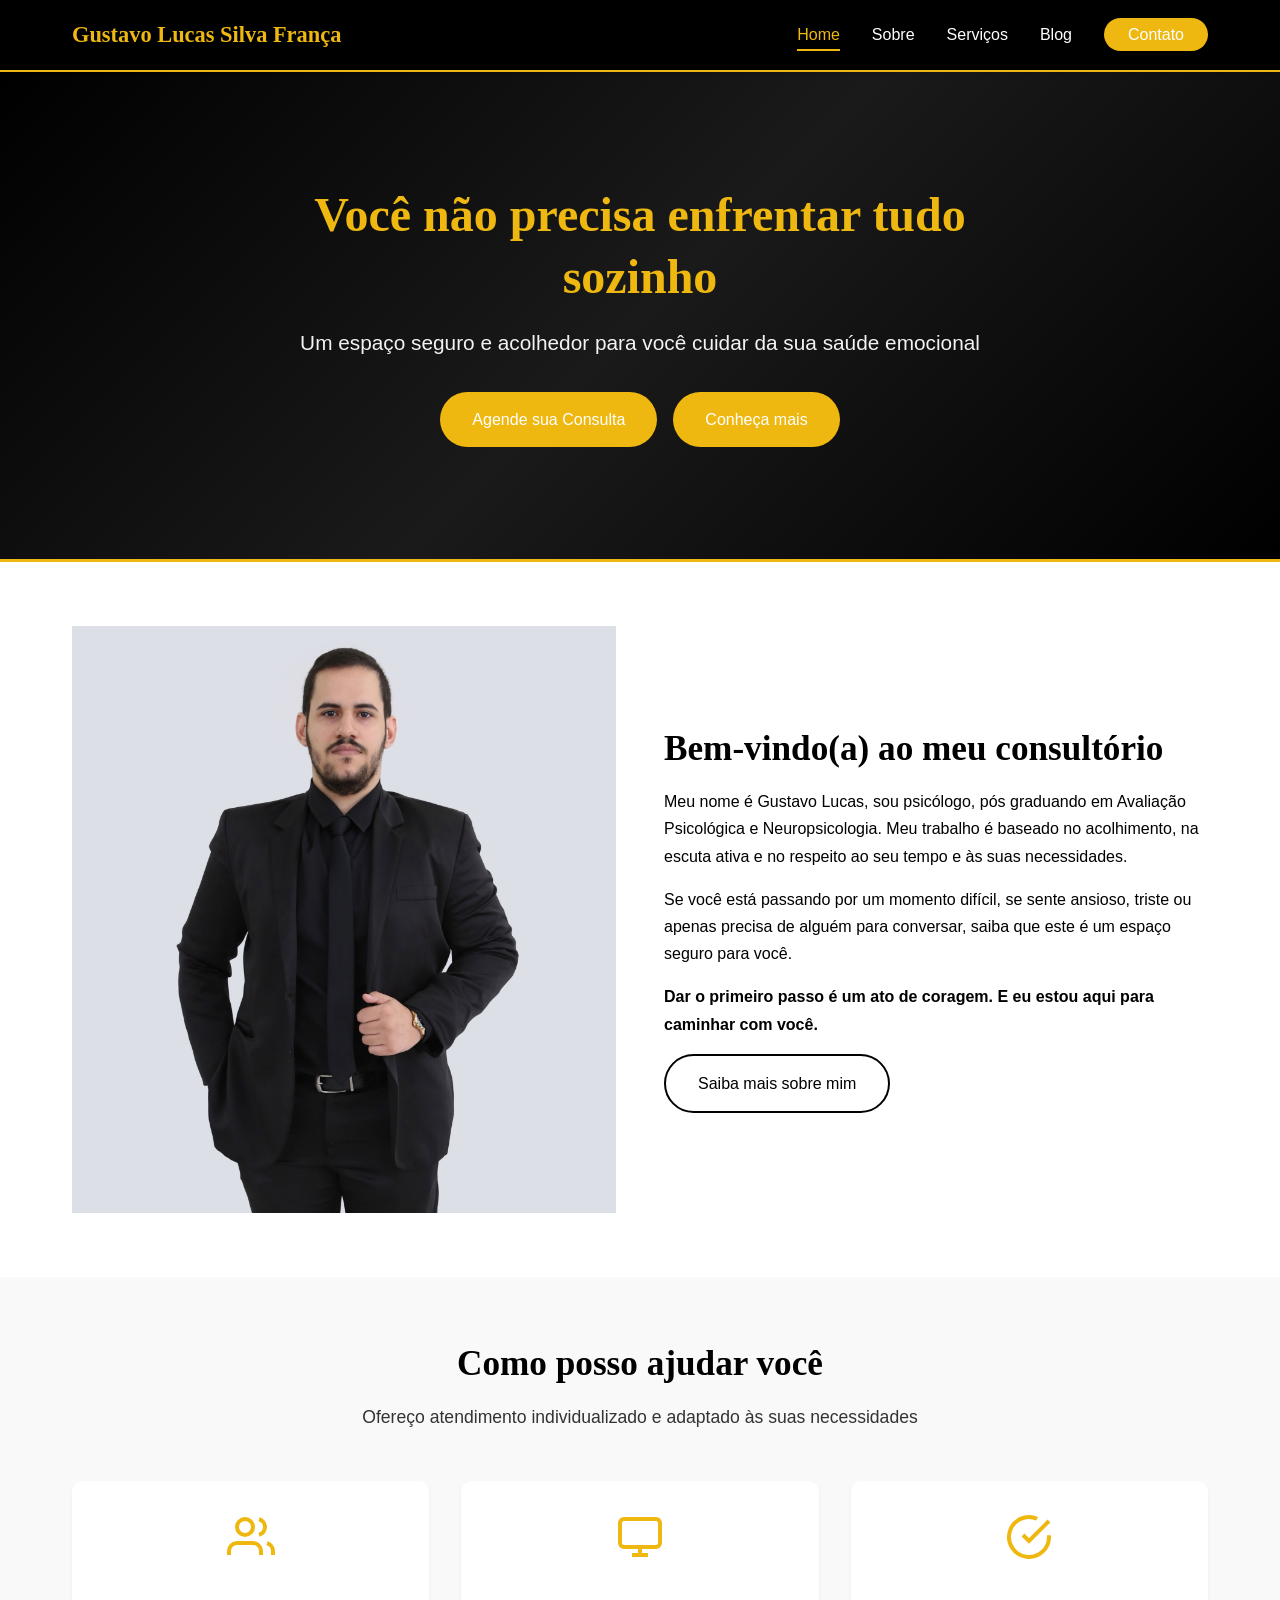
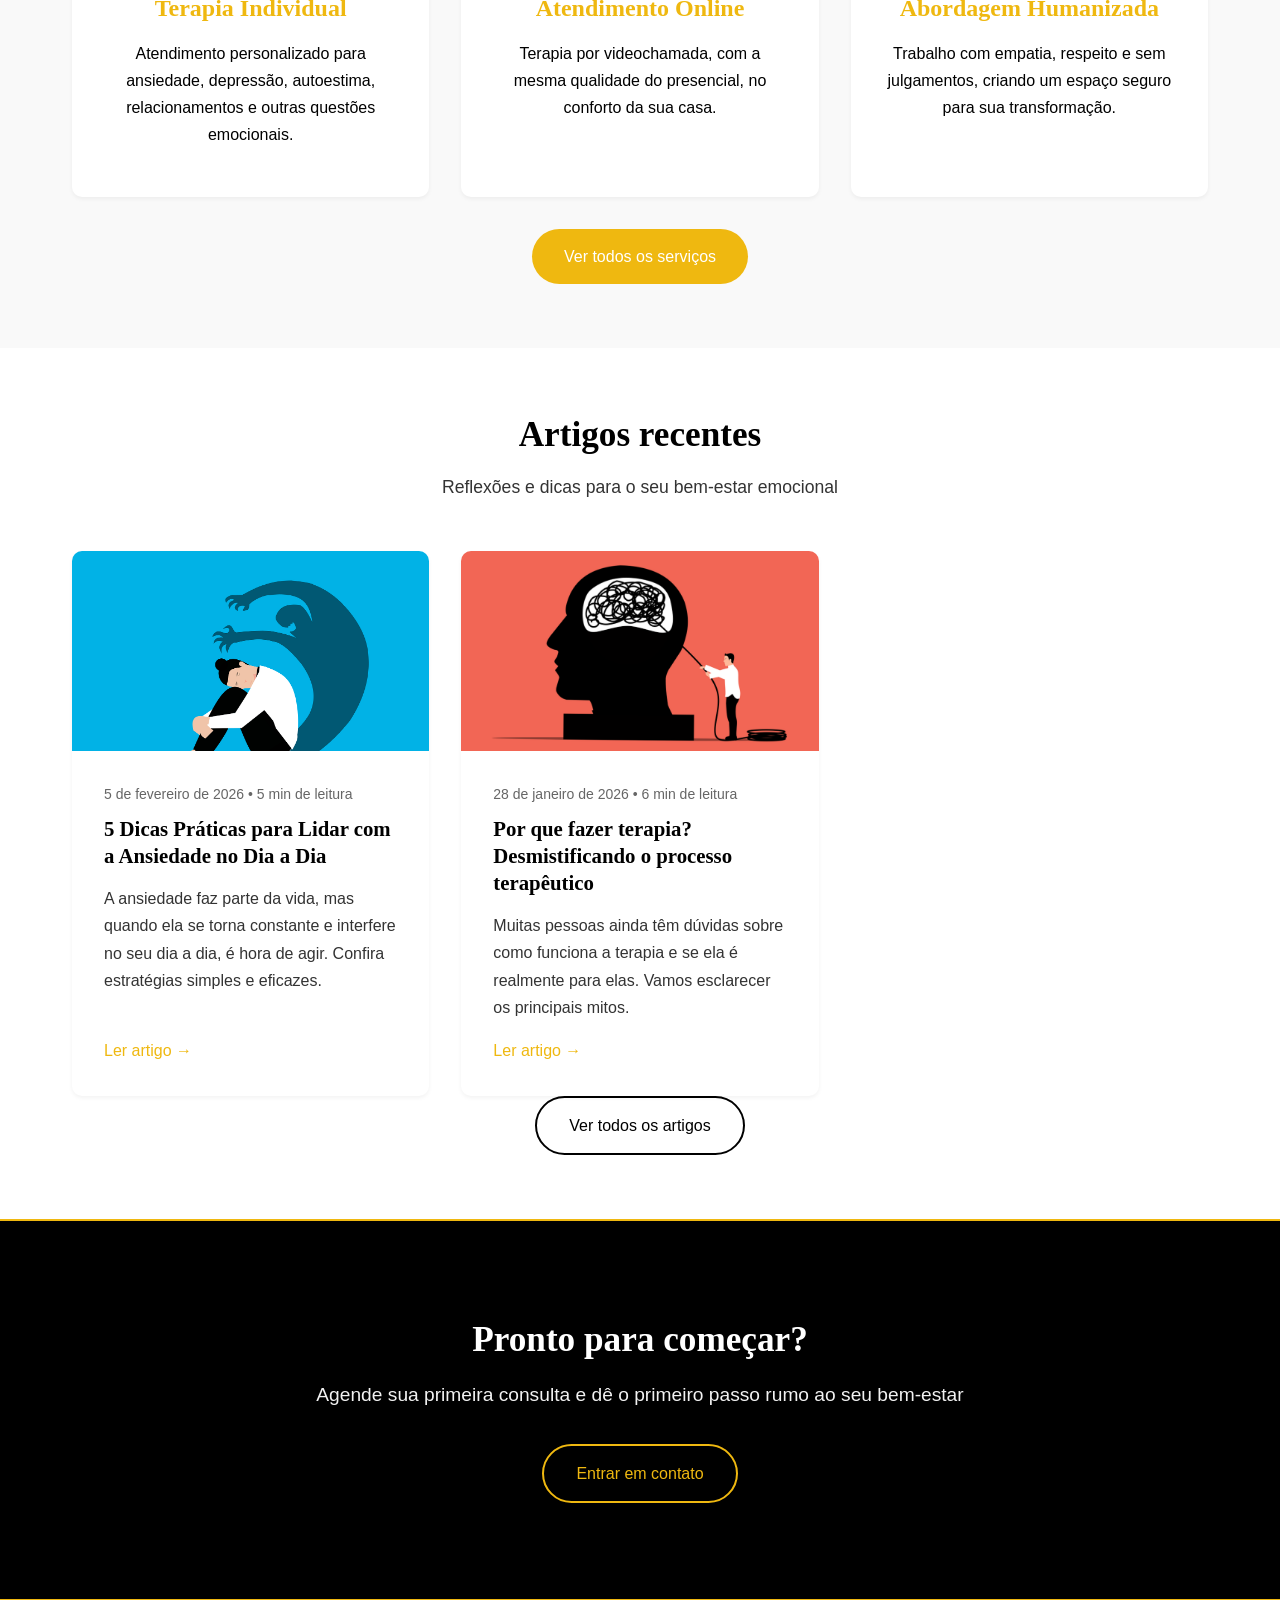
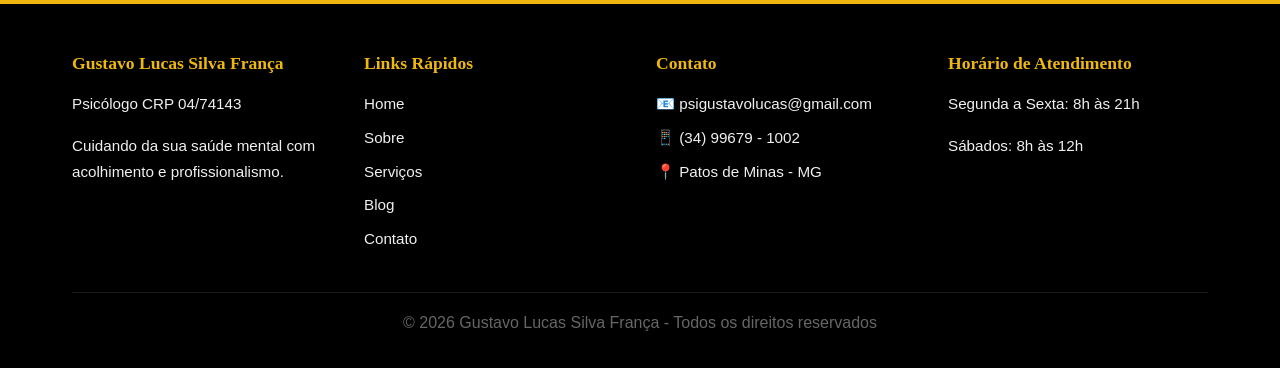
==== commit 9bb6f358: "favicon" ====
--- a/author/index.html
+++ b/author/index.html
@@ -1,189 +1,265 @@
 <!DOCTYPE html>
 <html lang="pt-BR">
-<head>
-    <meta charset="UTF-8">
-    <meta name="viewport" content="width=device-width, initial-scale=1.0">
-    <meta name="description" content="Psicoterapia acolhedora e profissional. Agende sua consulta e dê o primeiro passo para o seu bem-estar emocional.">
-    <meta name="keywords" content="psicólogo, psicoterapia, terapia online, saúde mental, bem-estar emocional">
-    <title>Gustavo Lucas Silva França - Psicólogo | Terapia Acolhedora e Profissional</title>
-    <link rel="stylesheet" href="css/styles.css">
-</head>
-<body>
+  <head>
+    <meta charset="UTF-8" />
+    <meta name="viewport" content="width=device-width, initial-scale=1.0" />
+    <meta
+      name="description"
+      content="Psicoterapia acolhedora e profissional. Agende sua consulta e dê o primeiro passo para o seu bem-estar emocional."
+    />
+    <meta
+      name="keywords"
+      content="psicólogo, psicoterapia, terapia online, saúde mental, bem-estar emocional"
+    />
+    <title>
+      Gustavo Lucas Silva França - Psicólogo | Terapia Acolhedora e Profissional
+    </title>
+    <link rel="icon" type="image/png" href="assets/images/favicon.png" />
+    <link rel="stylesheet" href="css/styles.css" />
+  </head>
+  <body>
     <!-- Header com navegação -->
     <header class="header">
-        <nav class="navbar">
-            <div class="container">
-                <div class="nav-wrapper">
-                    <a href="index.html" class="logo">Gustavo Lucas Silva França</a>
-                    <button class="menu-toggle" aria-label="Abrir menu">
-                        <span></span>
-                        <span></span>
-                        <span></span>
-                    </button>
-                    <ul class="nav-menu">
-                        <li><a href="index.html" class="active">Home</a></li>
-                        <li><a href="sobre.html">Sobre</a></li>
-                        <li><a href="servicos.html">Serviços</a></li>
-                        <li><a href="blog.html">Blog</a></li>
-                        <li><a href="contato.html" class="btn-nav">Contato</a></li>
-                    </ul>
-                </div>
-            </div>
-        </nav>
+      <nav class="navbar">
+        <div class="container">
+          <div class="nav-wrapper">
+            <a href="index.html" class="logo">Gustavo Lucas Silva França</a>
+            <button class="menu-toggle" aria-label="Abrir menu">
+              <span></span>
+              <span></span>
+              <span></span>
+            </button>
+            <ul class="nav-menu">
+              <li><a href="index.html" class="active">Home</a></li>
+              <li><a href="sobre.html">Sobre</a></li>
+              <li><a href="servicos.html">Serviços</a></li>
+              <li><a href="blog.html">Blog</a></li>
+              <li><a href="contato.html" class="btn-nav">Contato</a></li>
+            </ul>
+          </div>
+        </div>
+      </nav>
     </header>
 
     <!-- Seção Hero -->
     <section class="hero">
-        <div class="container">
-            <div class="hero-content">
-                <h1 class="hero-title">Você não precisa enfrentar tudo sozinho</h1>
-                <p class="hero-subtitle">Um espaço seguro e acolhedor para você cuidar da sua saúde emocional</p>
-                <div class="hero-buttons">
-                    <a href="contato.html" class="btn btn-primary">Agende sua Consulta</a>
-                    <a href="sobre.html" class="btn btn-secondary">Conheça mais</a>
-                </div>
-            </div>
-        </div>
+      <div class="container">
+        <div class="hero-content">
+          <h1 class="hero-title">Você não precisa enfrentar tudo sozinho</h1>
+          <p class="hero-subtitle">
+            Um espaço seguro e acolhedor para você cuidar da sua saúde emocional
+          </p>
+          <div class="hero-buttons">
+            <a href="contato.html" class="btn btn-primary"
+              >Agende sua Consulta</a
+            >
+            <a href="sobre.html" class="btn btn-secondary">Conheça mais</a>
+          </div>
+        </div>
+      </div>
     </section>
 
     <!-- Seção de Boas-vindas -->
     <section class="welcome section">
-        <div class="container">
-            <div class="welcome-grid">
-                <div class="welcome-image">
-                    <div class="welcome-image">
-                        <img src="assets/images/Me.jpg" 
-                            alt="Foto do Psicólogo" 
-                            class="profile-image">
-                    </div>
-                </div>
-                <div class="welcome-text">
-                    <h2>Bem-vindo(a) ao meu consultório</h2>
-                    <p>Meu nome é Gustavo Lucas, sou psicólogo, pós graduando em Avaliação Psicológica e Neuropsicologia. Meu trabalho é baseado no acolhimento, na escuta ativa e no respeito ao seu tempo e às suas necessidades.</p>
-                    <p>Se você está passando por um momento difícil, se sente ansioso, triste ou apenas precisa de alguém para conversar, saiba que este é um espaço seguro para você.</p>
-                    <p><strong>Dar o primeiro passo é um ato de coragem. E eu estou aqui para caminhar com você.</strong></p>
-                    <a href="sobre.html" class="btn btn-outline">Saiba mais sobre mim</a>
-                </div>
-            </div>
-        </div>
+      <div class="container">
+        <div class="welcome-grid">
+          <div class="welcome-image">
+            <div class="welcome-image">
+              <img
+                src="assets/images/Me.jpg"
+                alt="Foto do Psicólogo"
+                class="profile-image"
+              />
+            </div>
+          </div>
+          <div class="welcome-text">
+            <h2>Bem-vindo(a) ao meu consultório</h2>
+            <p>
+              Meu nome é Gustavo Lucas, sou psicólogo, pós graduando em
+              Avaliação Psicológica e Neuropsicologia. Meu trabalho é baseado no
+              acolhimento, na escuta ativa e no respeito ao seu tempo e às suas
+              necessidades.
+            </p>
+            <p>
+              Se você está passando por um momento difícil, se sente ansioso,
+              triste ou apenas precisa de alguém para conversar, saiba que este
+              é um espaço seguro para você.
+            </p>
+            <p>
+              <strong
+                >Dar o primeiro passo é um ato de coragem. E eu estou aqui para
+                caminhar com você.</strong
+              >
+            </p>
+            <a href="sobre.html" class="btn btn-outline"
+              >Saiba mais sobre mim</a
+            >
+          </div>
+        </div>
+      </div>
     </section>
 
     <!-- Seção de Serviços -->
     <section class="services section bg-light">
-        <div class="container">
-            <div class="section-header">
-                <h2>Como posso ajudar você</h2>
-                <p>Ofereço atendimento individualizado e adaptado às suas necessidades</p>
-            </div>
-            <div class="services-grid">
-                <article class="service-card">
-                    <div class="service-icon">
-                        <svg xmlns="http://www.w3.org/2000/svg" width="48" height="48" viewBox="0 0 24 24" fill="none" stroke="currentColor" stroke-width="2">
-                            <path d="M17 21v-2a4 4 0 0 0-4-4H5a4 4 0 0 0-4 4v2"></path>
-                            <circle cx="9" cy="7" r="4"></circle>
-                            <path d="M23 21v-2a4 4 0 0 0-3-3.87"></path>
-                            <path d="M16 3.13a4 4 0 0 1 0 7.75"></path>
-                        </svg>
-                    </div>
-                    <h3>Terapia Individual</h3>
-                    <p>Atendimento personalizado para ansiedade, depressão, autoestima, relacionamentos e outras questões emocionais.</p>
-                </article>
-                <article class="service-card">
-                    <div class="service-icon">
-                        <svg xmlns="http://www.w3.org/2000/svg" width="48" height="48" viewBox="0 0 24 24" fill="none" stroke="currentColor" stroke-width="2">
-                            <rect x="2" y="3" width="20" height="14" rx="2" ry="2"></rect>
-                            <line x1="8" y1="21" x2="16" y2="21"></line>
-                            <line x1="12" y1="17" x2="12" y2="21"></line>
-                        </svg>
-                    </div>
-                    <h3>Atendimento Online</h3>
-                    <p>Terapia por videochamada, com a mesma qualidade do presencial, no conforto da sua casa.</p>
-                </article>
-                <article class="service-card">
-                    <div class="service-icon">
-                        <svg xmlns="http://www.w3.org/2000/svg" width="48" height="48" viewBox="0 0 24 24" fill="none" stroke="currentColor" stroke-width="2">
-                            <path d="M22 11.08V12a10 10 0 1 1-5.93-9.14"></path>
-                            <polyline points="22 4 12 14.01 9 11.01"></polyline>
-                        </svg>
-                    </div>
-                    <h3>Abordagem Humanizada</h3>
-                    <p>Trabalho com empatia, respeito e sem julgamentos, criando um espaço seguro para sua transformação.</p>
-                </article>
-            </div>
-            <div class="text-center">
-                <a href="servicos.html" class="btn btn-primary">Ver todos os serviços</a>
-            </div>
-        </div>
+      <div class="container">
+        <div class="section-header">
+          <h2>Como posso ajudar você</h2>
+          <p>
+            Ofereço atendimento individualizado e adaptado às suas necessidades
+          </p>
+        </div>
+        <div class="services-grid">
+          <article class="service-card">
+            <div class="service-icon">
+              <svg
+                xmlns="http://www.w3.org/2000/svg"
+                width="48"
+                height="48"
+                viewBox="0 0 24 24"
+                fill="none"
+                stroke="currentColor"
+                stroke-width="2"
+              >
+                <path d="M17 21v-2a4 4 0 0 0-4-4H5a4 4 0 0 0-4 4v2"></path>
+                <circle cx="9" cy="7" r="4"></circle>
+                <path d="M23 21v-2a4 4 0 0 0-3-3.87"></path>
+                <path d="M16 3.13a4 4 0 0 1 0 7.75"></path>
+              </svg>
+            </div>
+            <h3>Terapia Individual</h3>
+            <p>
+              Atendimento personalizado para ansiedade, depressão, autoestima,
+              relacionamentos e outras questões emocionais.
+            </p>
+          </article>
+          <article class="service-card">
+            <div class="service-icon">
+              <svg
+                xmlns="http://www.w3.org/2000/svg"
+                width="48"
+                height="48"
+                viewBox="0 0 24 24"
+                fill="none"
+                stroke="currentColor"
+                stroke-width="2"
+              >
+                <rect x="2" y="3" width="20" height="14" rx="2" ry="2"></rect>
+                <line x1="8" y1="21" x2="16" y2="21"></line>
+                <line x1="12" y1="17" x2="12" y2="21"></line>
+              </svg>
+            </div>
+            <h3>Atendimento Online</h3>
+            <p>
+              Terapia por videochamada, com a mesma qualidade do presencial, no
+              conforto da sua casa.
+            </p>
+          </article>
+          <article class="service-card">
+            <div class="service-icon">
+              <svg
+                xmlns="http://www.w3.org/2000/svg"
+                width="48"
+                height="48"
+                viewBox="0 0 24 24"
+                fill="none"
+                stroke="currentColor"
+                stroke-width="2"
+              >
+                <path d="M22 11.08V12a10 10 0 1 1-5.93-9.14"></path>
+                <polyline points="22 4 12 14.01 9 11.01"></polyline>
+              </svg>
+            </div>
+            <h3>Abordagem Humanizada</h3>
+            <p>
+              Trabalho com empatia, respeito e sem julgamentos, criando um
+              espaço seguro para sua transformação.
+            </p>
+          </article>
+        </div>
+        <div class="text-center">
+          <a href="servicos.html" class="btn btn-primary"
+            >Ver todos os serviços</a
+          >
+        </div>
+      </div>
     </section>
 
     <!-- Seção do Blog -->
     <section class="blog-preview section">
-        <div class="container">
-            <div class="section-header">
-                <h2>Artigos recentes</h2>
-                <p>Reflexões e dicas para o seu bem-estar emocional</p>
-            </div>
-            <div class="blog-grid" id="home-blog-posts">
-                <!-- Artigos serão carregados via JavaScript -->
-            </div>
-            <div class="text-center">
-                <a href="blog.html" class="btn btn-outline">Ver todos os artigos</a>
-            </div>
-        </div>
+      <div class="container">
+        <div class="section-header">
+          <h2>Artigos recentes</h2>
+          <p>Reflexões e dicas para o seu bem-estar emocional</p>
+        </div>
+        <div class="blog-grid" id="home-blog-posts">
+          <!-- Artigos serão carregados via JavaScript -->
+        </div>
+        <div class="text-center">
+          <a href="blog.html" class="btn btn-outline">Ver todos os artigos</a>
+        </div>
+      </div>
     </section>
 
     <!-- Seção CTA -->
     <section class="cta section bg-primary">
-        <div class="container">
-            <div class="cta-content">
-                <h2>Pronto para começar?</h2>
-                <p>Agende sua primeira consulta e dê o primeiro passo rumo ao seu bem-estar</p>
-                <a href="contato.html" class="btn btn-white">Entrar em contato</a>
-            </div>
-        </div>
+      <div class="container">
+        <div class="cta-content">
+          <h2>Pronto para começar?</h2>
+          <p>
+            Agende sua primeira consulta e dê o primeiro passo rumo ao seu
+            bem-estar
+          </p>
+          <a href="contato.html" class="btn btn-white">Entrar em contato</a>
+        </div>
+      </div>
     </section>
 
     <!-- Footer -->
-     <footer class="footer">
-        <div class="container">
-            <div class="footer-grid">
-                <div class="footer-col">
-                    <h4>Gustavo Lucas Silva França</h4>
-                    <p>Psicólogo CRP 04/74143</p>
-                    <p>Cuidando da sua saúde mental com acolhimento e profissionalismo.</p>
-                </div>
-                <div class="footer-col">
-                    <h4>Links Rápidos</h4>
-                    <ul>
-                        <li><a href="index.html">Home</a></li>
-                        <li><a href="sobre.html">Sobre</a></li>
-                        <li><a href="servicos.html">Serviços</a></li>
-                        <li><a href="blog.html">Blog</a></li>
-                        <li><a href="contato.html">Contato</a></li>
-                    </ul>
-                </div>
-                <div class="footer-col">
-                    <h4>Contato</h4>
-                    <ul>
-                        <li>📧 psigustavolucas@gmail.com</li>
-                        <li>📱 (34) 99679 - 1002</li>
-                        <li>📍 Patos de Minas - MG</li>
-                    </ul>
-                </div>
-                <div class="footer-col">
-                    <h4>Horário de Atendimento</h4>
-                    <p>Segunda a Sexta: 8h às 21h</p>
-                    <p>Sábados: 8h às 12h</p>
-                </div>
-            </div>
-            <div class="footer-bottom">
-                <p>&copy; 2026 Gustavo Lucas Silva França - Todos os direitos reservados</p>
-            </div>
-        </div>
+    <footer class="footer">
+      <div class="container">
+        <div class="footer-grid">
+          <div class="footer-col">
+            <h4>Gustavo Lucas Silva França</h4>
+            <p>Psicólogo CRP 04/74143</p>
+            <p>
+              Cuidando da sua saúde mental com acolhimento e profissionalismo.
+            </p>
+          </div>
+          <div class="footer-col">
+            <h4>Links Rápidos</h4>
+            <ul>
+              <li><a href="index.html">Home</a></li>
+              <li><a href="sobre.html">Sobre</a></li>
+              <li><a href="servicos.html">Serviços</a></li>
+              <li><a href="blog.html">Blog</a></li>
+              <li><a href="contato.html">Contato</a></li>
+            </ul>
+          </div>
+          <div class="footer-col">
+            <h4>Contato</h4>
+            <ul>
+              <li>📧 psigustavolucas@gmail.com</li>
+              <li>📱 (34) 99679 - 1002</li>
+              <li>📍 Patos de Minas - MG</li>
+            </ul>
+          </div>
+          <div class="footer-col">
+            <h4>Horário de Atendimento</h4>
+            <p>Segunda a Sexta: 8h às 21h</p>
+            <p>Sábados: 8h às 12h</p>
+          </div>
+        </div>
+        <div class="footer-bottom">
+          <p>
+            &copy; 2026 Gustavo Lucas Silva França - Todos os direitos
+            reservados
+          </p>
+        </div>
+      </div>
     </footer>
 
     <!-- Scripts -->
     <script src="js/main.js"></script>
     <script src="js/blog.js"></script>
-</body>
+  </body>
 </html>
--- a/author/css/styles.css
+++ b/author/css/styles.css
@@ -2,395 +2,413 @@
    VARIÁVEIS CSS
    ========================================== */
 :root {
-    /* Cores principais */
-    --primary-color: #efb810;
-    --primary-dark: #c89600;
-    --primary-light: #f5cc4d;
-    --secondary-color: #000000;
-    --accent-color: #efb810;
-    
-    /* Cores neutras */
-    --text-dark: #000000;
-    --text-medium: #333333;
-    --text-light: #666666;
-    --bg-white: #FFFFFF;
-    --bg-light: #F9F9F9;
-    --bg-lighter: #F0F0F0;
-    --border-color: #efb810;
-    
-    /* Cores de feedback */
-    --success: #4CAF50;
-    --error: #E74C3C;
-    --warning: #F39C12;
-    
-    /* Tipografia */
-    --font-main: -apple-system, BlinkMacSystemFont, "Segoe UI", Roboto, "Helvetica Neue", Arial, sans-serif;
-    --font-heading: "Georgia", serif;
-    
-    /* Espaçamentos */
-    --spacing-xs: 0.5rem;
-    --spacing-sm: 1rem;
-    --spacing-md: 2rem;
-    --spacing-lg: 3rem;
-    --spacing-xl: 4rem;
-    
-    /* Transições */
-    --transition: all 0.3s ease;
-    
-    /* Sombras */
-    --shadow-sm: 0 2px 4px rgba(0,0,0,0.05);
-    --shadow-md: 0 4px 8px rgba(0,0,0,0.1);
-    --shadow-lg: 0 8px 16px rgba(0,0,0,0.15);
+  /* Cores principais */
+  --primary-color: #efb810;
+  --primary-dark: #c89600;
+  --primary-light: #f5cc4d;
+  --secondary-color: #000000;
+  --accent-color: #efb810;
+
+  /* Cores neutras */
+  --text-dark: #000000;
+  --text-medium: #333333;
+  --text-light: #666666;
+  --bg-white: #ffffff;
+  --bg-light: #f9f9f9;
+  --bg-lighter: #f0f0f0;
+  --border-color: #efb810;
+
+  /* Cores de feedback */
+  --success: #4caf50;
+  --error: #e74c3c;
+  --warning: #f39c12;
+
+  /* Tipografia */
+  --font-main: -apple-system, BlinkMacSystemFont, "Segoe UI", Roboto,
+    "Helvetica Neue", Arial, sans-serif;
+  --font-heading: "Georgia", serif;
+
+  /* Espaçamentos */
+  --spacing-xs: 0.5rem;
+  --spacing-sm: 1rem;
+  --spacing-md: 2rem;
+  --spacing-lg: 3rem;
+  --spacing-xl: 4rem;
+
+  /* Transições */
+  --transition: all 0.3s ease;
+
+  /* Sombras */
+  --shadow-sm: 0 2px 4px rgba(0, 0, 0, 0.05);
+  --shadow-md: 0 4px 8px rgba(0, 0, 0, 0.1);
+  --shadow-lg: 0 8px 16px rgba(0, 0, 0, 0.15);
 }
 
 /* ==========================================
    RESET E ESTILOS BASE
    ========================================== */
 * {
-    margin: 0;
-    padding: 0;
-    box-sizing: border-box;
+  margin: 0;
+  padding: 0;
+  box-sizing: border-box;
 }
 
 html {
-    scroll-behavior: smooth;
+  scroll-behavior: smooth;
 }
 
 body {
-    font-family: var(--font-main);
-    font-size: 16px;
-    line-height: 1.7;
-    color: var(--text-dark);
-    background-color: var(--bg-white);
+  font-family: var(--font-main);
+  font-size: 16px;
+  line-height: 1.7;
+  color: var(--text-dark);
+  background-color: var(--bg-white);
 }
 
 img {
-    max-width: 100%;
-    height: auto;
-    display: block;
+  max-width: 100%;
+  height: auto;
+  display: block;
 }
 
 a {
-    color: var(--primary-color);
-    text-decoration: none;
-    transition: var(--transition);
+  color: var(--primary-color);
+  text-decoration: none;
+  transition: var(--transition);
 }
 
 a:hover {
-    color: var(--primary-dark);
+  color: var(--primary-dark);
 }
 
 /* ==========================================
    TIPOGRAFIA
    ========================================== */
-h1, h2, h3, h4, h5, h6 {
-    font-family: var(--font-heading);
-    font-weight: 600;
-    line-height: 1.3;
-    color: var(--text-dark);
-    margin-bottom: var(--spacing-sm);
-}
-
-h1 { font-size: 2.5rem; }
-h2 { font-size: 2rem; }
-h3 { font-size: 1.5rem; }
-h4 { font-size: 1.25rem; }
+h1,
+h2,
+h3,
+h4,
+h5,
+h6 {
+  font-family: var(--font-heading);
+  font-weight: 600;
+  line-height: 1.3;
+  color: var(--text-dark);
+  margin-bottom: var(--spacing-sm);
+}
+
+h1 {
+  font-size: 2.5rem;
+}
+h2 {
+  font-size: 2rem;
+}
+h3 {
+  font-size: 1.5rem;
+}
+h4 {
+  font-size: 1.25rem;
+}
 
 p {
-    margin-bottom: var(--spacing-sm);
+  margin-bottom: var(--spacing-sm);
 }
 
 .lead {
-    font-size: 1.2rem;
-    color: var(--text-medium);
-    line-height: 1.8;
+  font-size: 1.2rem;
+  color: var(--text-medium);
+  line-height: 1.8;
 }
 
 /* ==========================================
    UTILITÁRIOS
    ========================================== */
 .container {
-    max-width: 1200px;
-    margin: 0 auto;
-    padding: 0 var(--spacing-md);
+  max-width: 1200px;
+  margin: 0 auto;
+  padding: 0 var(--spacing-md);
 }
 
 .container-small {
-    max-width: 900px;
-    margin: 0 auto;
-    padding: 0 var(--spacing-md);
+  max-width: 900px;
+  margin: 0 auto;
+  padding: 0 var(--spacing-md);
 }
 
 .section {
-    padding: var(--spacing-xl) 0;
+  padding: var(--spacing-xl) 0;
 }
 
 .section-header {
-    text-align: center;
-    margin-bottom: var(--spacing-lg);
+  text-align: center;
+  margin-bottom: var(--spacing-lg);
 }
 
 .section-header h2 {
-    font-size: 2.2rem;
-    margin-bottom: var(--spacing-sm);
+  font-size: 2.2rem;
+  margin-bottom: var(--spacing-sm);
 }
 
 .section-header p {
-    font-size: 1.1rem;
-    color: var(--text-medium);
+  font-size: 1.1rem;
+  color: var(--text-medium);
 }
 
 .text-center {
-    text-align: center;
+  text-align: center;
 }
 
 .bg-light {
-    background-color: var(--bg-light);
+  background-color: var(--bg-light);
 }
 
 .bg-primary {
-    background-color: #000000;
-    color: var(--primary-color);
-    border-top: 2px solid var(--primary-color);
-    border-bottom: 2px solid var(--primary-color);
+  background-color: #000000;
+  color: var(--primary-color);
+  border-top: 2px solid var(--primary-color);
+  border-bottom: 2px solid var(--primary-color);
 }
 
 .bg-primary h2,
 .bg-primary p {
-    color: var(--bg-white);
+  color: var(--bg-white);
 }
 
 .bg-primary h2 {
-    color: var(--primary-color);
+  color: var(--primary-color);
 }
 
 /* ==========================================
    BOTÕES
    ========================================== */
 .btn {
-    display: inline-block;
-    padding: 0.875rem 2rem;
-    font-size: 1rem;
-    font-weight: 500;
-    text-align: center;
-    border: none;
-    border-radius: 50px;
-    cursor: pointer;
-    transition: var(--transition);
-    text-decoration: none;
+  display: inline-block;
+  padding: 0.875rem 2rem;
+  font-size: 1rem;
+  font-weight: 500;
+  text-align: center;
+  border: none;
+  border-radius: 50px;
+  cursor: pointer;
+  transition: var(--transition);
+  text-decoration: none;
 }
 
 .btn-primary {
-    background-color: var(--primary-color);
-    color: var(--bg-white);
+  background-color: var(--primary-color);
+  color: var(--bg-white);
 }
 
 .btn-primary:hover {
-    background-color: var(--primary-dark);
-    color: var(--bg-white);
-    transform: translateY(-2px);
-    box-shadow: var(--shadow-md);
+  background-color: var(--primary-dark);
+  color: var(--bg-white);
+  transform: translateY(-2px);
+  box-shadow: var(--shadow-md);
 }
 
 .btn-secondary {
-    background-color: var(--primary-color);
-    color: var(--bg-white);
+  background-color: var(--primary-color);
+  color: var(--bg-white);
 }
 
 .btn-secondary:hover {
-     background-color: var(--primary-dark);
-    color: var(--bg-white);
-    transform: translateY(-2px);
-    box-shadow: var(--shadow-md);
+  background-color: var(--primary-dark);
+  color: var(--bg-white);
+  transform: translateY(-2px);
+  box-shadow: var(--shadow-md);
 }
 
 .btn-outline {
-    background-color: transparent;
-    color: var(--text-dark);
-    border: 2px solid var(--text-dark);
+  background-color: transparent;
+  color: var(--text-dark);
+  border: 2px solid var(--text-dark);
 }
 
 .btn-outline:hover {
-    background-color: var(--text-dark);
-    color: var(--bg-white);
+  background-color: var(--text-dark);
+  color: var(--bg-white);
 }
 
 .btn-white {
-    background-color: #000000;
-    color: var(--primary-color);
-    border: 2px solid var(--primary-color);
+  background-color: #000000;
+  color: var(--primary-color);
+  border: 2px solid var(--primary-color);
 }
 
 .btn-white:hover {
-    background-color: var(--primary-color);
-    color: #000000;
-    transform: translateY(-2px);
+  background-color: var(--primary-color);
+  color: #000000;
+  transform: translateY(-2px);
 }
 
 .btn-whatsapp {
-    background-color: #25D366;
-    color: var(--bg-white);
-    margin-top: var(--spacing-xs);
+  background-color: #25d366;
+  color: var(--bg-white);
+  margin-top: var(--spacing-xs);
 }
 
 .btn-whatsapp:hover {
-    background-color: #20BA5A;
-    color: var(--bg-white);
+  background-color: #20ba5a;
+  color: var(--bg-white);
 }
 
 .btn-block {
-    width: 100%;
-    display: block;
+  width: 100%;
+  display: block;
 }
 
 /* ==========================================
    HEADER E NAVEGAÇÃO
    ========================================== */
 .header {
-    background-color: #000000;
-    box-shadow: 0 2px 8px rgba(239, 184, 16, 0.3);
-    position: sticky;
-    top: 0;
-    z-index: 1000;
-    border-bottom: 2px solid var(--primary-color);
+  background-color: #000000;
+  box-shadow: 0 2px 8px rgba(239, 184, 16, 0.3);
+  position: sticky;
+  top: 0;
+  z-index: 1000;
+  border-bottom: 2px solid var(--primary-color);
 }
 
 .navbar {
-    padding: var(--spacing-sm) 0;
+  padding: var(--spacing-sm) 0;
 }
 
 .nav-wrapper {
-    display: flex;
-    justify-content: space-between;
-    align-items: center;
+  display: flex;
+  justify-content: space-between;
+  align-items: center;
 }
 
 .logo {
-    font-family: var(--font-heading);
-    font-size: 1.4rem;
-    font-weight: 700;
-    color: var(--primary-color);
+  font-family: var(--font-heading);
+  font-size: 1.4rem;
+  font-weight: 700;
+  color: var(--primary-color);
 }
 
 .nav-menu {
-    display: flex;
-    list-style: none;
-    gap: var(--spacing-md);
-    align-items: center;
+  display: flex;
+  list-style: none;
+  gap: var(--spacing-md);
+  align-items: center;
 }
 
 .nav-menu a {
-    color: #FFFFFF;
-    font-weight: 500;
-    padding: 0.5rem 0;
-    position: relative;
+  color: #ffffff;
+  font-weight: 500;
+  padding: 0.5rem 0;
+  position: relative;
 }
 
 .nav-menu a:hover,
 .nav-menu a.active {
-    color: var(--primary-color);
+  color: var(--primary-color);
 }
 
 .nav-menu a.active::after {
-    content: '';
-    position: absolute;
-    bottom: 0;
-    left: 0;
-    width: 100%;
-    height: 2px;
-    background-color: var(--primary-color);
+  content: "";
+  position: absolute;
+  bottom: 0;
+  left: 0;
+  width: 100%;
+  height: 2px;
+  background-color: var(--primary-color);
 }
 
 .btn-nav {
-    padding: 0.5rem 1.5rem !important;
-    background-color: var(--primary-color);
-    color: var(--bg-white) !important;
-    border-radius: 50px;
+  padding: 0.5rem 1.5rem !important;
+  background-color: var(--primary-color);
+  color: var(--bg-white) !important;
+  border-radius: 50px;
 }
 
 .btn-nav:hover {
-    background-color: var(--primary-dark);
-}
-
+  background-color: var(--primary-dark);
+}
+
+/* Remove a barrinha de página ativa SOMENTE do botão de contato */
+.nav-menu a.btn-nav.active::after {
+  display: none;
+}
 /* Menu mobile */
 .menu-toggle {
-    display: none;
-    flex-direction: column;
-    background: none;
-    border: none;
-    cursor: pointer;
-    padding: 0.5rem;
+  display: none;
+  flex-direction: column;
+  background: none;
+  border: none;
+  cursor: pointer;
+  padding: 0.5rem;
 }
 
 .menu-toggle span {
-    width: 25px;
-    height: 3px;
-    background-color: var(--text-dark);
-    margin: 3px 0;
-    transition: var(--transition);
+  width: 25px;
+  height: 3px;
+  background-color: var(--text-dark);
+  margin: 3px 0;
+  transition: var(--transition);
 }
 
 /* ==========================================
    HERO SECTION
    ========================================== */
 .hero {
-    background: linear-gradient(135deg, #000000 0%, #1a1a1a 50%, #000000 100%);
-    color: var(--primary-color);
-    padding: var(--spacing-xl) 0;
-    text-align: center;
-    border-bottom: 3px solid var(--primary-color);
+  background: linear-gradient(135deg, #000000 0%, #1a1a1a 50%, #000000 100%);
+  color: var(--primary-color);
+  padding: var(--spacing-xl) 0;
+  text-align: center;
+  border-bottom: 3px solid var(--primary-color);
 }
 
 .hero-content {
-    max-width: 800px;
-    margin: 0 auto;
-    padding: var(--spacing-lg) var(--spacing-md);
+  max-width: 800px;
+  margin: 0 auto;
+  padding: var(--spacing-lg) var(--spacing-md);
 }
 
 .hero-title {
-    font-size: 3rem;
-    color: var(--primary-color);
-    margin-bottom: var(--spacing-sm);
-    animation: fadeInUp 0.8s ease;
+  font-size: 3rem;
+  color: var(--primary-color);
+  margin-bottom: var(--spacing-sm);
+  animation: fadeInUp 0.8s ease;
 }
 
 .hero-subtitle {
-    font-size: 1.3rem;
-    margin-bottom: var(--spacing-md);
-    color: #FFFFFF;
-    opacity: 0.95;
-    animation: fadeInUp 0.8s ease 0.2s backwards;
+  font-size: 1.3rem;
+  margin-bottom: var(--spacing-md);
+  color: #ffffff;
+  opacity: 0.95;
+  animation: fadeInUp 0.8s ease 0.2s backwards;
 }
 
 .hero-buttons {
-    display: flex;
-    gap: var(--spacing-sm);
-    justify-content: center;
-    flex-wrap: wrap;
-    animation: fadeInUp 0.8s ease 0.4s backwards;
+  display: flex;
+  gap: var(--spacing-sm);
+  justify-content: center;
+  flex-wrap: wrap;
+  animation: fadeInUp 0.8s ease 0.4s backwards;
 }
 
 /* ==========================================
    PAGE HERO (páginas internas)
    ========================================== */
 .page-hero {
-    background: linear-gradient(135deg, #000000 0%, #1a1a1a 50%, #000000 100%);
-    color: var(--primary-color);
-    padding: var(--spacing-lg) 0;
-    text-align: center;
-    border-bottom: 3px solid var(--primary-color);
+  background: linear-gradient(135deg, #000000 0%, #1a1a1a 50%, #000000 100%);
+  color: var(--primary-color);
+  padding: var(--spacing-lg) 0;
+  text-align: center;
+  border-bottom: 3px solid var(--primary-color);
 }
 
 .page-hero h1 {
-    color: var(--primary-color);
-    font-size: 2.5rem;
-    margin-bottom: var(--spacing-xs);
+  color: var(--primary-color);
+  font-size: 2.5rem;
+  margin-bottom: var(--spacing-xs);
 }
 
 .page-hero p {
-    font-size: 1.2rem;
-    color: #FFFFFF;
-    opacity: 0.95;
+  font-size: 1.2rem;
+  color: #ffffff;
+  opacity: 0.95;
 }
 
 /* ==========================================
@@ -399,670 +417,679 @@
 
 /* Welcome Section */
 .welcome-grid {
-    display: grid;
-    grid-template-columns: 1fr 1fr;
-    gap: var(--spacing-lg);
-    align-items: center;
+  display: grid;
+  grid-template-columns: 1fr 1fr;
+  gap: var(--spacing-lg);
+  align-items: center;
 }
 
 .welcome-text h2 {
-    font-size: 2.2rem;
-    margin-bottom: var(--spacing-sm);
+  font-size: 2.2rem;
+  margin-bottom: var(--spacing-sm);
 }
 
 .placeholder-image {
-    width: 100%;
-    aspect-ratio: 1;
-    border-radius: 10px;
-    overflow: hidden;
-    box-shadow: var(--shadow-md);
+  width: 100%;
+  aspect-ratio: 1;
+  border-radius: 10px;
+  overflow: hidden;
+  box-shadow: var(--shadow-md);
 }
 
 .placeholder-image.large {
-    aspect-ratio: 4/5;
+  aspect-ratio: 4/5;
 }
 
 /* Services Grid */
 .services-grid {
-    display: grid;
-    grid-template-columns: repeat(auto-fit, minmax(280px, 1fr));
-    gap: var(--spacing-md);
-    margin-bottom: var(--spacing-md);
+  display: grid;
+  grid-template-columns: repeat(auto-fit, minmax(280px, 1fr));
+  gap: var(--spacing-md);
+  margin-bottom: var(--spacing-md);
 }
 
 .service-card {
-    background-color: var(--bg-white);
-    padding: var(--spacing-md);
-    border-radius: 10px;
-    box-shadow: var(--shadow-sm);
-    transition: var(--transition);
-    text-align: center;
+  background-color: var(--bg-white);
+  padding: var(--spacing-md);
+  border-radius: 10px;
+  box-shadow: var(--shadow-sm);
+  transition: var(--transition);
+  text-align: center;
 }
 
 .service-card:hover {
-    transform: translateY(-5px);
-    box-shadow: var(--shadow-lg);
+  transform: translateY(-5px);
+  box-shadow: var(--shadow-lg);
 }
 
 .service-icon {
-    width: 64px;
-    height: 64px;
-    margin: 0 auto var(--spacing-sm);
-    color: var(--primary-color);
+  width: 64px;
+  height: 64px;
+  margin: 0 auto var(--spacing-sm);
+  color: var(--primary-color);
 }
 
 .service-card h3 {
-    color: var(--primary-color);
-    margin-bottom: var(--spacing-sm);
+  color: var(--primary-color);
+  margin-bottom: var(--spacing-sm);
 }
 
 /* Blog Grid */
 .blog-grid {
-    display: grid;
-    grid-template-columns: repeat(auto-fill, minmax(300px, 1fr));
-    gap: var(--spacing-md);
+  display: grid;
+  grid-template-columns: repeat(auto-fill, minmax(300px, 1fr));
+  gap: var(--spacing-md);
 }
 
 .blog-card {
-    background-color: var(--bg-white);
-    border-radius: 10px;
-    overflow: hidden;
-    box-shadow: var(--shadow-sm);
-    transition: var(--transition);
-    display: flex;
-    flex-direction: column;
+  background-color: var(--bg-white);
+  border-radius: 10px;
+  overflow: hidden;
+  box-shadow: var(--shadow-sm);
+  transition: var(--transition);
+  display: flex;
+  flex-direction: column;
 }
 
 .blog-card:hover {
-    transform: translateY(-5px);
-    box-shadow: var(--shadow-lg);
+  transform: translateY(-5px);
+  box-shadow: var(--shadow-lg);
 }
 
 .blog-card-image {
-    width: 100%;
-    height: 200px;
-    background-color: var(--bg-lighter);
-    display: flex;
-    align-items: center;
-    justify-content: center;
+  width: 100%;
+  height: 200px;
+  background-color: var(--bg-lighter);
+  display: flex;
+  align-items: center;
+  justify-content: center;
+  overflow: hidden;
+}
+
+.blog-card-image img {
+  width: 100%;
+  height: 100%;
+  object-fit: cover; /* A mágica do preenchimento! */
+  object-position: center; /* Mantém a imagem centralizada */
+  display: block;
 }
 
 .blog-card-content {
-    padding: var(--spacing-md);
-    flex-grow: 1;
-    display: flex;
-    flex-direction: column;
+  padding: var(--spacing-md);
+  flex-grow: 1;
+  display: flex;
+  flex-direction: column;
 }
 
 .blog-card-meta {
-    font-size: 0.875rem;
-    color: var(--text-light);
-    margin-bottom: var(--spacing-xs);
+  font-size: 0.875rem;
+  color: var(--text-light);
+  margin-bottom: var(--spacing-xs);
 }
 
 .blog-card-title {
-    font-size: 1.3rem;
-    margin-bottom: var(--spacing-sm);
-    color: var(--text-dark);
+  font-size: 1.3rem;
+  margin-bottom: var(--spacing-sm);
+  color: var(--text-dark);
 }
 
 .blog-card-excerpt {
-    color: var(--text-medium);
-    margin-bottom: var(--spacing-sm);
-    flex-grow: 1;
+  color: var(--text-medium);
+  margin-bottom: var(--spacing-sm);
+  flex-grow: 1;
 }
 
 .blog-card-link {
-    color: var(--primary-color);
-    font-weight: 500;
+  color: var(--primary-color);
+  font-weight: 500;
 }
 
 /* CTA Section */
 .cta-content {
-    text-align: center;
-    padding: var(--spacing-md);
+  text-align: center;
+  padding: var(--spacing-md);
 }
 
 .cta-content h2 {
-    color: var(--bg-white);
-    font-size: 2.2rem;
-    margin-bottom: var(--spacing-sm);
+  color: var(--bg-white);
+  font-size: 2.2rem;
+  margin-bottom: var(--spacing-sm);
 }
 
 .cta-content p {
-    font-size: 1.2rem;
-    margin-bottom: var(--spacing-md);
-    opacity: 0.95;
+  font-size: 1.2rem;
+  margin-bottom: var(--spacing-md);
+  opacity: 0.95;
 }
 
 /* ==========================================
    ABOUT PAGE
    ========================================== */
 .about-grid {
-    display: grid;
-    grid-template-columns: 1fr 1.5fr;
-    gap: var(--spacing-lg);
-    align-items: start;
+  display: grid;
+  grid-template-columns: 1fr 1.5fr;
+  gap: var(--spacing-lg);
+  align-items: start;
 }
 
 .formation-grid {
-    display: grid;
-    grid-template-columns: repeat(auto-fit, minmax(250px, 1fr));
-    gap: var(--spacing-md);
-    margin-top: var(--spacing-md);
+  display: grid;
+  grid-template-columns: repeat(auto-fit, minmax(250px, 1fr));
+  gap: var(--spacing-md);
+  margin-top: var(--spacing-md);
 }
 
 .formation-card {
-    background-color: var(--bg-white);
-    padding: var(--spacing-md);
-    border-radius: 10px;
-    box-shadow: var(--shadow-sm);
-    text-align: center;
+  background-color: var(--bg-white);
+  padding: var(--spacing-md);
+  border-radius: 10px;
+  box-shadow: var(--shadow-sm);
+  text-align: center;
 }
 
 .formation-icon {
-    font-size: 3rem;
-    margin-bottom: var(--spacing-sm);
+  font-size: 3rem;
+  margin-bottom: var(--spacing-sm);
 }
 
 .formation-card h3 {
-    font-size: 1.1rem;
-    margin-bottom: var(--spacing-xs);
+  font-size: 1.1rem;
+  margin-bottom: var(--spacing-xs);
 }
 
 .formation-card .year {
-    color: var(--text-light);
-    font-size: 0.9rem;
+  color: var(--text-light);
+  font-size: 0.9rem;
 }
 
 .approach-features {
-    display: grid;
-    grid-template-columns: repeat(auto-fit, minmax(250px, 1fr));
-    gap: var(--spacing-md);
-    margin-top: var(--spacing-md);
+  display: grid;
+  grid-template-columns: repeat(auto-fit, minmax(250px, 1fr));
+  gap: var(--spacing-md);
+  margin-top: var(--spacing-md);
 }
 
 .feature {
-    padding: var(--spacing-md);
-    background-color: var(--bg-lighter);
-    border-radius: 10px;
+  padding: var(--spacing-md);
+  background-color: var(--bg-lighter);
+  border-radius: 10px;
 }
 
 .feature h3 {
-    font-size: 1.2rem;
-    margin-bottom: var(--spacing-xs);
+  font-size: 1.2rem;
+  margin-bottom: var(--spacing-xs);
 }
 
 .why-grid {
-    display: grid;
-    grid-template-columns: repeat(auto-fit, minmax(250px, 1fr));
-    gap: var(--spacing-md);
-    margin-top: var(--spacing-md);
+  display: grid;
+  grid-template-columns: repeat(auto-fit, minmax(250px, 1fr));
+  gap: var(--spacing-md);
+  margin-top: var(--spacing-md);
 }
 
 .why-card {
-    padding: var(--spacing-md);
-    background-color: var(--bg-white);
-    border-radius: 10px;
-    box-shadow: var(--shadow-sm);
+  padding: var(--spacing-md);
+  background-color: var(--bg-white);
+  border-radius: 10px;
+  box-shadow: var(--shadow-sm);
 }
 
 .why-number {
-    display: inline-block;
-    width: 40px;
-    height: 40px;
-    background-color: var(--primary-color);
-    color: var(--bg-white);
-    border-radius: 50%;
-    text-align: center;
-    line-height: 40px;
-    font-weight: bold;
-    margin-bottom: var(--spacing-sm);
+  display: inline-block;
+  width: 40px;
+  height: 40px;
+  background-color: var(--primary-color);
+  color: var(--bg-white);
+  border-radius: 50%;
+  text-align: center;
+  line-height: 40px;
+  font-weight: bold;
+  margin-bottom: var(--spacing-sm);
 }
 
 /* ==========================================
    SERVICES PAGE
    ========================================== */
 .service-detail-grid {
-    display: grid;
-    grid-template-columns: 1.5fr 1fr;
-    gap: var(--spacing-lg);
-    align-items: center;
+  display: grid;
+  grid-template-columns: 1.5fr 1fr;
+  gap: var(--spacing-lg);
+  align-items: center;
 }
 
 .service-detail-grid.reverse {
-    grid-template-columns: 1fr 1.5fr;
+  grid-template-columns: 1fr 1.5fr;
 }
 
 .service-detail-grid.reverse .service-detail-image {
-    order: -1;
+  order: -1;
 }
 
 .checklist {
-    list-style: none;
-    margin: var(--spacing-sm) 0;
+  list-style: none;
+  margin: var(--spacing-sm) 0;
 }
 
 .checklist li {
-    padding-left: 1.5rem;
-    margin-bottom: var(--spacing-xs);
-    position: relative;
+  padding-left: 1.5rem;
+  margin-bottom: var(--spacing-xs);
+  position: relative;
 }
 
 .checklist li::before {
-    content: '✓';
-    position: absolute;
-    left: 0;
-    color: var(--success);
-    font-weight: bold;
+  content: "✓";
+  position: absolute;
+  left: 0;
+  color: var(--success);
+  font-weight: bold;
 }
 
 .steps-grid {
-    display: grid;
-    grid-template-columns: repeat(auto-fit, minmax(250px, 1fr));
-    gap: var(--spacing-md);
-    margin-top: var(--spacing-md);
+  display: grid;
+  grid-template-columns: repeat(auto-fit, minmax(250px, 1fr));
+  gap: var(--spacing-md);
+  margin-top: var(--spacing-md);
 }
 
 .step-card {
-    background-color: var(--bg-white);
-    padding: var(--spacing-md);
-    border-radius: 10px;
-    box-shadow: var(--shadow-sm);
-    text-align: center;
+  background-color: var(--bg-white);
+  padding: var(--spacing-md);
+  border-radius: 10px;
+  box-shadow: var(--shadow-sm);
+  text-align: center;
 }
 
 .step-number {
-    display: inline-block;
-    width: 50px;
-    height: 50px;
-    background-color: var(--primary-color);
-    color: var(--bg-white);
-    border-radius: 50%;
-    font-size: 1.5rem;
-    font-weight: bold;
-    line-height: 50px;
-    margin-bottom: var(--spacing-sm);
+  display: inline-block;
+  width: 50px;
+  height: 50px;
+  background-color: var(--primary-color);
+  color: var(--bg-white);
+  border-radius: 50%;
+  font-size: 1.5rem;
+  font-weight: bold;
+  line-height: 50px;
+  margin-bottom: var(--spacing-sm);
 }
 
 /* FAQ */
 .faq-list {
-    max-width: 800px;
-    margin: var(--spacing-md) auto 0;
+  max-width: 800px;
+  margin: var(--spacing-md) auto 0;
 }
 
 .faq-item {
-    background-color: var(--bg-white);
-    margin-bottom: var(--spacing-sm);
-    border-radius: 10px;
-    box-shadow: var(--shadow-sm);
-    overflow: hidden;
+  background-color: var(--bg-white);
+  margin-bottom: var(--spacing-sm);
+  border-radius: 10px;
+  box-shadow: var(--shadow-sm);
+  overflow: hidden;
 }
 
 .faq-question {
-    width: 100%;
-    padding: var(--spacing-sm) var(--spacing-md);
-    background-color: var(--bg-white);
-    border: none;
-    text-align: left;
-    font-size: 1.1rem;
-    font-weight: 500;
-    cursor: pointer;
-    display: flex;
-    justify-content: space-between;
-    align-items: center;
-    transition: var(--transition);
+  width: 100%;
+  padding: var(--spacing-sm) var(--spacing-md);
+  background-color: var(--bg-white);
+  border: none;
+  text-align: left;
+  font-size: 1.1rem;
+  font-weight: 500;
+  cursor: pointer;
+  display: flex;
+  justify-content: space-between;
+  align-items: center;
+  transition: var(--transition);
 }
 
 .faq-question:hover {
-    background-color: var(--bg-light);
+  background-color: var(--bg-light);
 }
 
 .faq-icon {
-    font-size: 1.5rem;
-    font-weight: 300;
-    color: var(--primary-color);
-    transition: var(--transition);
+  font-size: 1.5rem;
+  font-weight: 300;
+  color: var(--primary-color);
+  transition: var(--transition);
 }
 
 .faq-item.active .faq-icon {
-    transform: rotate(45deg);
+  transform: rotate(45deg);
 }
 
 .faq-answer {
-    max-height: 0;
-    overflow: hidden;
-    transition: max-height 0.3s ease;
+  max-height: 0;
+  overflow: hidden;
+  transition: max-height 0.3s ease;
 }
 
 .faq-item.active .faq-answer {
-    max-height: 500px;
+  max-height: 500px;
 }
 
 .faq-answer p {
-    padding: 0 var(--spacing-md) var(--spacing-md);
-    color: var(--text-medium);
+  padding: 0 var(--spacing-md) var(--spacing-md);
+  color: var(--text-medium);
 }
 
 /* ==========================================
    CONTACT PAGE
    ========================================== */
 .contact-grid {
-    display: grid;
-    grid-template-columns: 1fr 1.2fr;
-    gap: var(--spacing-lg);
+  display: grid;
+  grid-template-columns: 1fr 1.2fr;
+  gap: var(--spacing-lg);
 }
 
 .contact-methods {
-    margin-top: var(--spacing-md);
+  margin-top: var(--spacing-md);
 }
 
 .contact-method {
-    display: flex;
-    gap: var(--spacing-sm);
-    margin-bottom: var(--spacing-md);
-    padding-bottom: var(--spacing-md);
-    border-bottom: 1px solid var(--border-color);
+  display: flex;
+  gap: var(--spacing-sm);
+  margin-bottom: var(--spacing-md);
+  padding-bottom: var(--spacing-md);
+  border-bottom: 1px solid var(--border-color);
 }
 
 .contact-method:last-child {
-    border-bottom: none;
+  border-bottom: none;
 }
 
 .contact-icon {
-    font-size: 2rem;
-    flex-shrink: 0;
+  font-size: 2rem;
+  flex-shrink: 0;
 }
 
 .contact-method h3 {
-    font-size: 1.1rem;
-    margin-bottom: 0.25rem;
+  font-size: 1.1rem;
+  margin-bottom: 0.25rem;
 }
 
 .contact-form-wrapper {
-    background-color: var(--bg-light);
-    padding: var(--spacing-md);
-    border-radius: 10px;
+  background-color: var(--bg-light);
+  padding: var(--spacing-md);
+  border-radius: 10px;
 }
 
 .contact-form h3 {
-    margin-bottom: var(--spacing-xs);
+  margin-bottom: var(--spacing-xs);
 }
 
 .form-description {
-    color: var(--text-medium);
-    margin-bottom: var(--spacing-md);
+  color: var(--text-medium);
+  margin-bottom: var(--spacing-md);
 }
 
 .form-group {
-    margin-bottom: var(--spacing-sm);
+  margin-bottom: var(--spacing-sm);
 }
 
 .form-group label {
-    display: block;
-    font-weight: 500;
-    margin-bottom: 0.5rem;
-    color: var(--text-dark);
+  display: block;
+  font-weight: 500;
+  margin-bottom: 0.5rem;
+  color: var(--text-dark);
 }
 
 .form-group input,
 .form-group select,
 .form-group textarea {
-    width: 100%;
-    padding: 0.75rem;
-    border: 1px solid var(--border-color);
-    border-radius: 5px;
-    font-family: var(--font-main);
-    font-size: 1rem;
-    transition: var(--transition);
+  width: 100%;
+  padding: 0.75rem;
+  border: 1px solid var(--border-color);
+  border-radius: 5px;
+  font-family: var(--font-main);
+  font-size: 1rem;
+  transition: var(--transition);
 }
 
 .form-group input:focus,
 .form-group select:focus,
 .form-group textarea:focus {
-    outline: none;
-    border-color: var(--primary-color);
-    box-shadow: 0 0 0 3px rgba(91, 159, 191, 0.1);
+  outline: none;
+  border-color: var(--primary-color);
+  box-shadow: 0 0 0 3px rgba(91, 159, 191, 0.1);
 }
 
 .error-message {
-    color: var(--error);
-    font-size: 0.875rem;
-    margin-top: 0.25rem;
-    display: none;
+  color: var(--error);
+  font-size: 0.875rem;
+  margin-top: 0.25rem;
+  display: none;
 }
 
 .form-group.error .error-message {
-    display: block;
+  display: block;
 }
 
 .form-group.error input,
 .form-group.error select,
 .form-group.error textarea {
-    border-color: var(--error);
+  border-color: var(--error);
 }
 
 .form-feedback {
-    margin-top: var(--spacing-sm);
-    padding: var(--spacing-sm);
-    border-radius: 5px;
-    display: none;
+  margin-top: var(--spacing-sm);
+  padding: var(--spacing-sm);
+  border-radius: 5px;
+  display: none;
 }
 
 .form-feedback.success {
-    background-color: #d4edda;
-    color: #155724;
-    border: 1px solid #c3e6cb;
-    display: block;
+  background-color: #d4edda;
+  color: #155724;
+  border: 1px solid #c3e6cb;
+  display: block;
 }
 
 .form-feedback.error {
-    background-color: #f8d7da;
-    color: #721c24;
-    border: 1px solid #f5c6cb;
-    display: block;
+  background-color: #f8d7da;
+  color: #721c24;
+  border: 1px solid #f5c6cb;
+  display: block;
 }
 
 .info-cards {
-    display: grid;
-    grid-template-columns: repeat(auto-fit, minmax(280px, 1fr));
-    gap: var(--spacing-md);
-    margin-top: var(--spacing-md);
+  display: grid;
+  grid-template-columns: repeat(auto-fit, minmax(280px, 1fr));
+  gap: var(--spacing-md);
+  margin-top: var(--spacing-md);
 }
 
 .info-card {
-    background-color: var(--bg-white);
-    padding: var(--spacing-md);
-    border-radius: 10px;
-    box-shadow: var(--shadow-sm);
+  background-color: var(--bg-white);
+  padding: var(--spacing-md);
+  border-radius: 10px;
+  box-shadow: var(--shadow-sm);
 }
 
 .info-card h3 {
-    color: var(--primary-color);
-    margin-bottom: var(--spacing-sm);
+  color: var(--primary-color);
+  margin-bottom: var(--spacing-sm);
 }
 
 /* ==========================================
    BLOG POST PAGE
    ========================================== */
 .blog-post-page {
-    padding-top: var(--spacing-md);
+  padding-top: var(--spacing-md);
 }
 
 .post-header {
-    margin-bottom: var(--spacing-md);
+  margin-bottom: var(--spacing-md);
 }
 
 .back-link {
-    display: inline-block;
-    color: var(--text-medium);
-    margin-bottom: var(--spacing-sm);
+  display: inline-block;
+  color: var(--text-medium);
+  margin-bottom: var(--spacing-sm);
 }
 
 .back-link:hover {
-    color: var(--primary-color);
+  color: var(--primary-color);
 }
 
 .post-title {
-    font-size: 2.5rem;
-    line-height: 1.2;
-    margin-bottom: var(--spacing-sm);
+  font-size: 2.5rem;
+  line-height: 1.2;
+  margin-bottom: var(--spacing-sm);
 }
 
 .post-meta {
-    display: flex;
-    gap: var(--spacing-sm);
-    color: var(--text-light);
-    font-size: 0.9rem;
-    padding-bottom: var(--spacing-sm);
-    border-bottom: 1px solid var(--border-color);
+  display: flex;
+  gap: var(--spacing-sm);
+  color: var(--text-light);
+  font-size: 0.9rem;
+  padding-bottom: var(--spacing-sm);
+  border-bottom: 1px solid var(--border-color);
 }
 
 .post-content {
-    font-size: 1.1rem;
-    line-height: 1.8;
-    margin: var(--spacing-md) 0;
+  font-size: 1.1rem;
+  line-height: 1.8;
+  margin: var(--spacing-md) 0;
 }
 
 .post-content h2 {
-    margin-top: var(--spacing-md);
-    margin-bottom: var(--spacing-sm);
-    color: var(--primary-color);
+  margin-top: var(--spacing-md);
+  margin-bottom: var(--spacing-sm);
+  color: var(--primary-color);
 }
 
 .post-content ul {
-    margin: var(--spacing-sm) 0;
-    padding-left: var(--spacing-md);
+  margin: var(--spacing-sm) 0;
+  padding-left: var(--spacing-md);
 }
 
 .post-content ul li {
-    margin-bottom: 0.5rem;
+  margin-bottom: 0.5rem;
 }
 
 .post-cta {
-    background-color: var(--bg-light);
-    padding: var(--spacing-md);
-    border-radius: 10px;
-    margin: var(--spacing-md) 0;
-    border-left: 4px solid var(--primary-color);
+  background-color: var(--bg-light);
+  padding: var(--spacing-md);
+  border-radius: 10px;
+  margin: var(--spacing-md) 0;
+  border-left: 4px solid var(--primary-color);
 }
 
 /* Comments Section */
 .comments-section {
-    margin-top: var(--spacing-lg);
-    padding-top: var(--spacing-lg);
-    border-top: 2px solid var(--border-color);
+  margin-top: var(--spacing-lg);
+  padding-top: var(--spacing-lg);
+  border-top: 2px solid var(--border-color);
 }
 
 .comments-intro {
-    color: var(--text-medium);
-    margin-bottom: var(--spacing-md);
+  color: var(--text-medium);
+  margin-bottom: var(--spacing-md);
 }
 
 .comment-form {
-    background-color: var(--bg-light);
-    padding: var(--spacing-md);
-    border-radius: 10px;
-    margin-bottom: var(--spacing-md);
+  background-color: var(--bg-light);
+  padding: var(--spacing-md);
+  border-radius: 10px;
+  margin-bottom: var(--spacing-md);
 }
 
 .comments-list {
-    margin-top: var(--spacing-md);
+  margin-top: var(--spacing-md);
 }
 
 .comment {
-    background-color: var(--bg-light);
-    padding: var(--spacing-sm);
-    border-radius: 10px;
-    margin-bottom: var(--spacing-sm);
+  background-color: var(--bg-light);
+  padding: var(--spacing-sm);
+  border-radius: 10px;
+  margin-bottom: var(--spacing-sm);
 }
 
 .comment-header {
-    display: flex;
-    justify-content: space-between;
-    align-items: center;
-    margin-bottom: 0.5rem;
+  display: flex;
+  justify-content: space-between;
+  align-items: center;
+  margin-bottom: 0.5rem;
 }
 
 .comment-author {
-    font-weight: 600;
-    color: var(--primary-color);
+  font-weight: 600;
+  color: var(--primary-color);
 }
 
 .comment-date {
-    font-size: 0.85rem;
-    color: var(--text-light);
+  font-size: 0.85rem;
+  color: var(--text-light);
 }
 
 .comment-text {
-    color: var(--text-dark);
-    line-height: 1.6;
+  color: var(--text-dark);
+  line-height: 1.6;
 }
 
 /* ==========================================
    FOOTER
    ========================================== */
 .footer {
-    background-color: #000000;
-    color: var(--bg-lighter);
-    padding: var(--spacing-lg) 0 var(--spacing-sm);
-    border-top: 3px solid var(--primary-color);
+  background-color: #000000;
+  color: var(--bg-lighter);
+  padding: var(--spacing-lg) 0 var(--spacing-sm);
+  border-top: 3px solid var(--primary-color);
 }
 
 .footer-grid {
-    display: grid;
-    grid-template-columns: repeat(auto-fit, minmax(250px, 1fr));
-    gap: var(--spacing-md);
-    margin-bottom: var(--spacing-md);
+  display: grid;
+  grid-template-columns: repeat(auto-fit, minmax(250px, 1fr));
+  gap: var(--spacing-md);
+  margin-bottom: var(--spacing-md);
 }
 
 .footer-col h4 {
-    color: var(--primary-color);
-    margin-bottom: var(--spacing-sm);
-    font-size: 1.1rem;
+  color: var(--primary-color);
+  margin-bottom: var(--spacing-sm);
+  font-size: 1.1rem;
 }
 
 .footer-col p,
 .footer-col ul {
-    color: var(--bg-lighter);
-    font-size: 0.95rem;
+  color: var(--bg-lighter);
+  font-size: 0.95rem;
 }
 
 .footer-col ul {
-    list-style: none;
+  list-style: none;
 }
 
 .footer-col ul li {
-    margin-bottom: 0.5rem;
+  margin-bottom: 0.5rem;
 }
 
 .footer-col a {
-    color: var(--bg-lighter);
+  color: var(--bg-lighter);
 }
 
 .footer-col a:hover {
-    color: var(--primary-light);
+  color: var(--primary-light);
 }
 
 .footer-bottom {
-    padding-top: var(--spacing-sm);
-    border-top: 1px solid rgba(255,255,255,0.1);
-    text-align: center;
-    color: var(--text-light);
+  padding-top: var(--spacing-sm);
+  border-top: 1px solid rgba(255, 255, 255, 0.1);
+  text-align: center;
+  color: var(--text-light);
 }
 
 /* ==========================================
    ANIMAÇÕES
    ========================================== */
 @keyframes fadeInUp {
-    from {
-        opacity: 0;
-        transform: translateY(30px);
-    }
-    to {
-        opacity: 1;
-        transform: translateY(0);
-    }
+  from {
+    opacity: 0;
+    transform: translateY(30px);
+  }
+  to {
+    opacity: 1;
+    transform: translateY(0);
+  }
 }
 
 /* ==========================================
@@ -1071,77 +1098,91 @@
 
 /* Tablets */
 @media (max-width: 768px) {
-    h1 { font-size: 2rem; }
-    h2 { font-size: 1.75rem; }
-    
-    .hero-title { font-size: 2.2rem; }
-    .hero-subtitle { font-size: 1.1rem; }
-    
-    .welcome-grid,
-    .about-grid,
-    .service-detail-grid,
-    .service-detail-grid.reverse,
-    .contact-grid {
-        grid-template-columns: 1fr;
-    }
-    
-    .service-detail-grid.reverse .service-detail-image {
-        order: 0;
-    }
-    
-    .nav-menu {
-        position: fixed;
-        top: 70px;
-        left: -100%;
-        width: 100%;
-        height: calc(100vh - 70px);
-        background-color: var(--bg-white);
-        flex-direction: column;
-        padding: var(--spacing-md);
-        box-shadow: var(--shadow-lg);
-        transition: left 0.3s ease;
-    }
-    
-    .nav-menu.active {
-        left: 0;
-    }
-    
-    .menu-toggle {
-        display: flex;
-    }
-    
-    .menu-toggle.active span:nth-child(1) {
-        transform: rotate(45deg) translate(8px, 8px);
-    }
-    
-    .menu-toggle.active span:nth-child(2) {
-        opacity: 0;
-    }
-    
-    .menu-toggle.active span:nth-child(3) {
-        transform: rotate(-45deg) translate(6px, -6px);
-    }
+  h1 {
+    font-size: 2rem;
+  }
+  h2 {
+    font-size: 1.75rem;
+  }
+
+  .hero-title {
+    font-size: 2.2rem;
+  }
+  .hero-subtitle {
+    font-size: 1.1rem;
+  }
+
+  .welcome-grid,
+  .about-grid,
+  .service-detail-grid,
+  .service-detail-grid.reverse,
+  .contact-grid {
+    grid-template-columns: 1fr;
+  }
+
+  .service-detail-grid.reverse .service-detail-image {
+    order: 0;
+  }
+
+  .nav-menu {
+    position: fixed;
+    top: 70px;
+    left: -100%;
+    width: 100%;
+    height: calc(100vh - 70px);
+    background-color: var(--bg-white);
+    flex-direction: column;
+    padding: var(--spacing-md);
+    box-shadow: var(--shadow-lg);
+    transition: left 0.3s ease;
+  }
+
+  .nav-menu.active {
+    left: 0;
+  }
+
+  .menu-toggle {
+    display: flex;
+  }
+
+  .menu-toggle.active span:nth-child(1) {
+    transform: rotate(45deg) translate(8px, 8px);
+  }
+
+  .menu-toggle.active span:nth-child(2) {
+    opacity: 0;
+  }
+
+  .menu-toggle.active span:nth-child(3) {
+    transform: rotate(-45deg) translate(6px, -6px);
+  }
 }
 
 /* Mobile */
 @media (max-width: 480px) {
-    .hero-title { font-size: 1.8rem; }
-    .hero-subtitle { font-size: 1rem; }
-    .post-title { font-size: 1.8rem; }
-    
-    .hero-buttons {
-        flex-direction: column;
-    }
-    
-    .btn {
-        width: 100%;
-    }
-    
-    .blog-grid {
-        grid-template-columns: 1fr;
-    }
-    
-    .section {
-        padding: var(--spacing-md) 0;
-    }
-}
+  .hero-title {
+    font-size: 1.8rem;
+  }
+  .hero-subtitle {
+    font-size: 1rem;
+  }
+  .post-title {
+    font-size: 1.8rem;
+  }
+
+  .hero-buttons {
+    flex-direction: column;
+  }
+
+  .btn {
+    width: 100%;
+  }
+
+  .blog-grid {
+    grid-template-columns: 1fr;
+  }
+
+  .section {
+    padding: var(--spacing-md) 0;
+  }
+}
